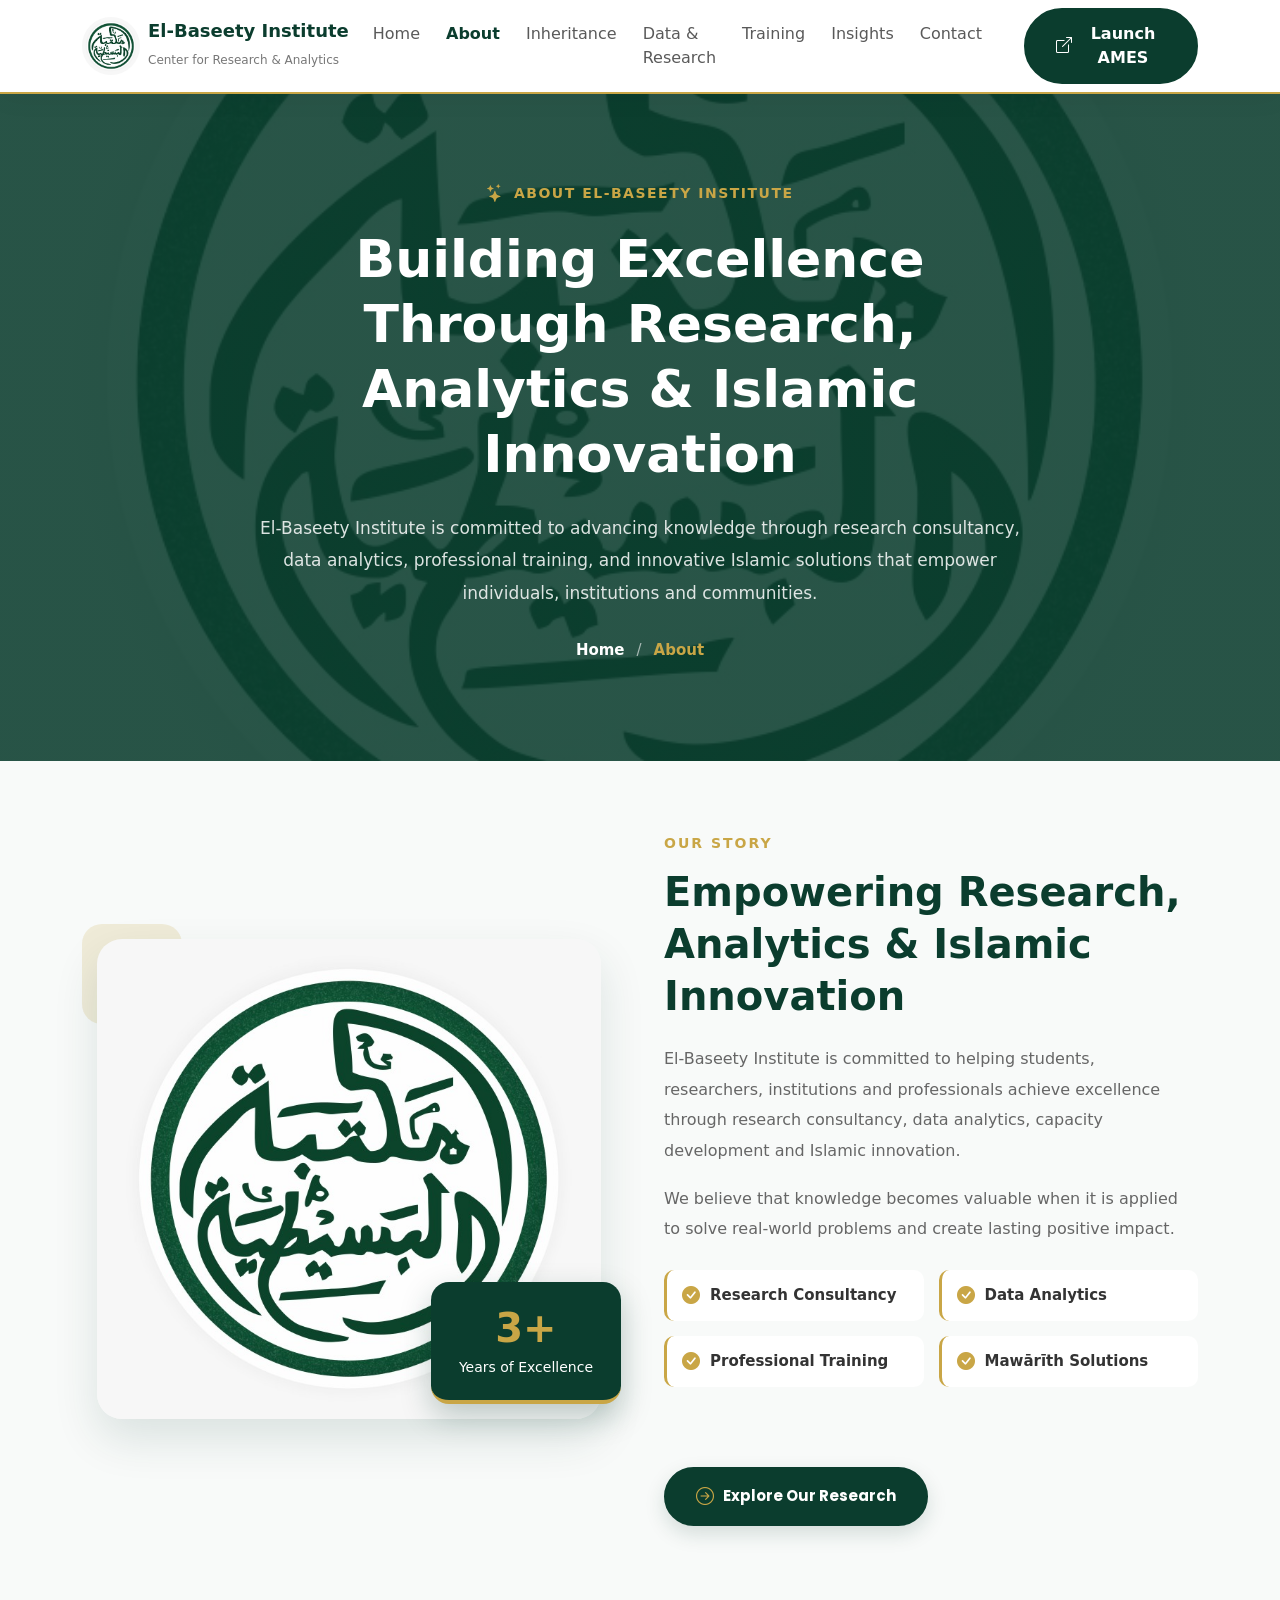
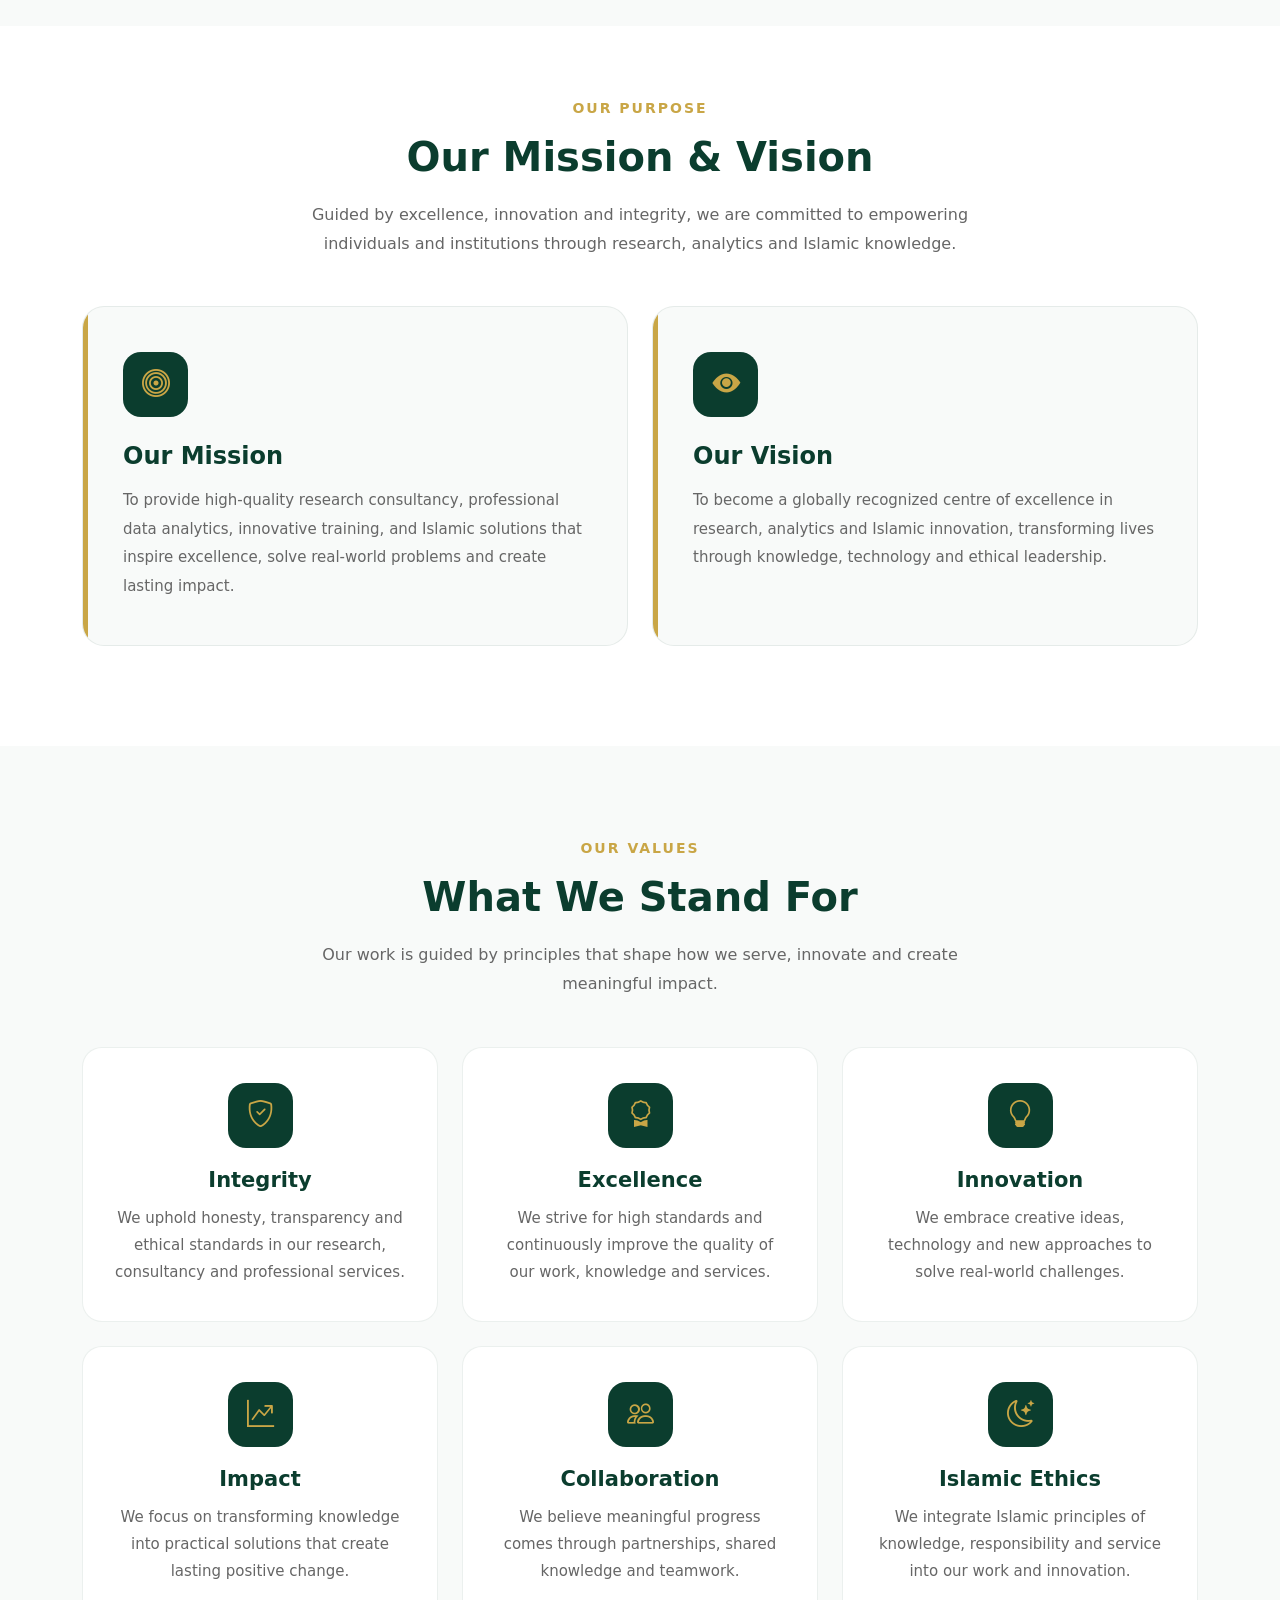
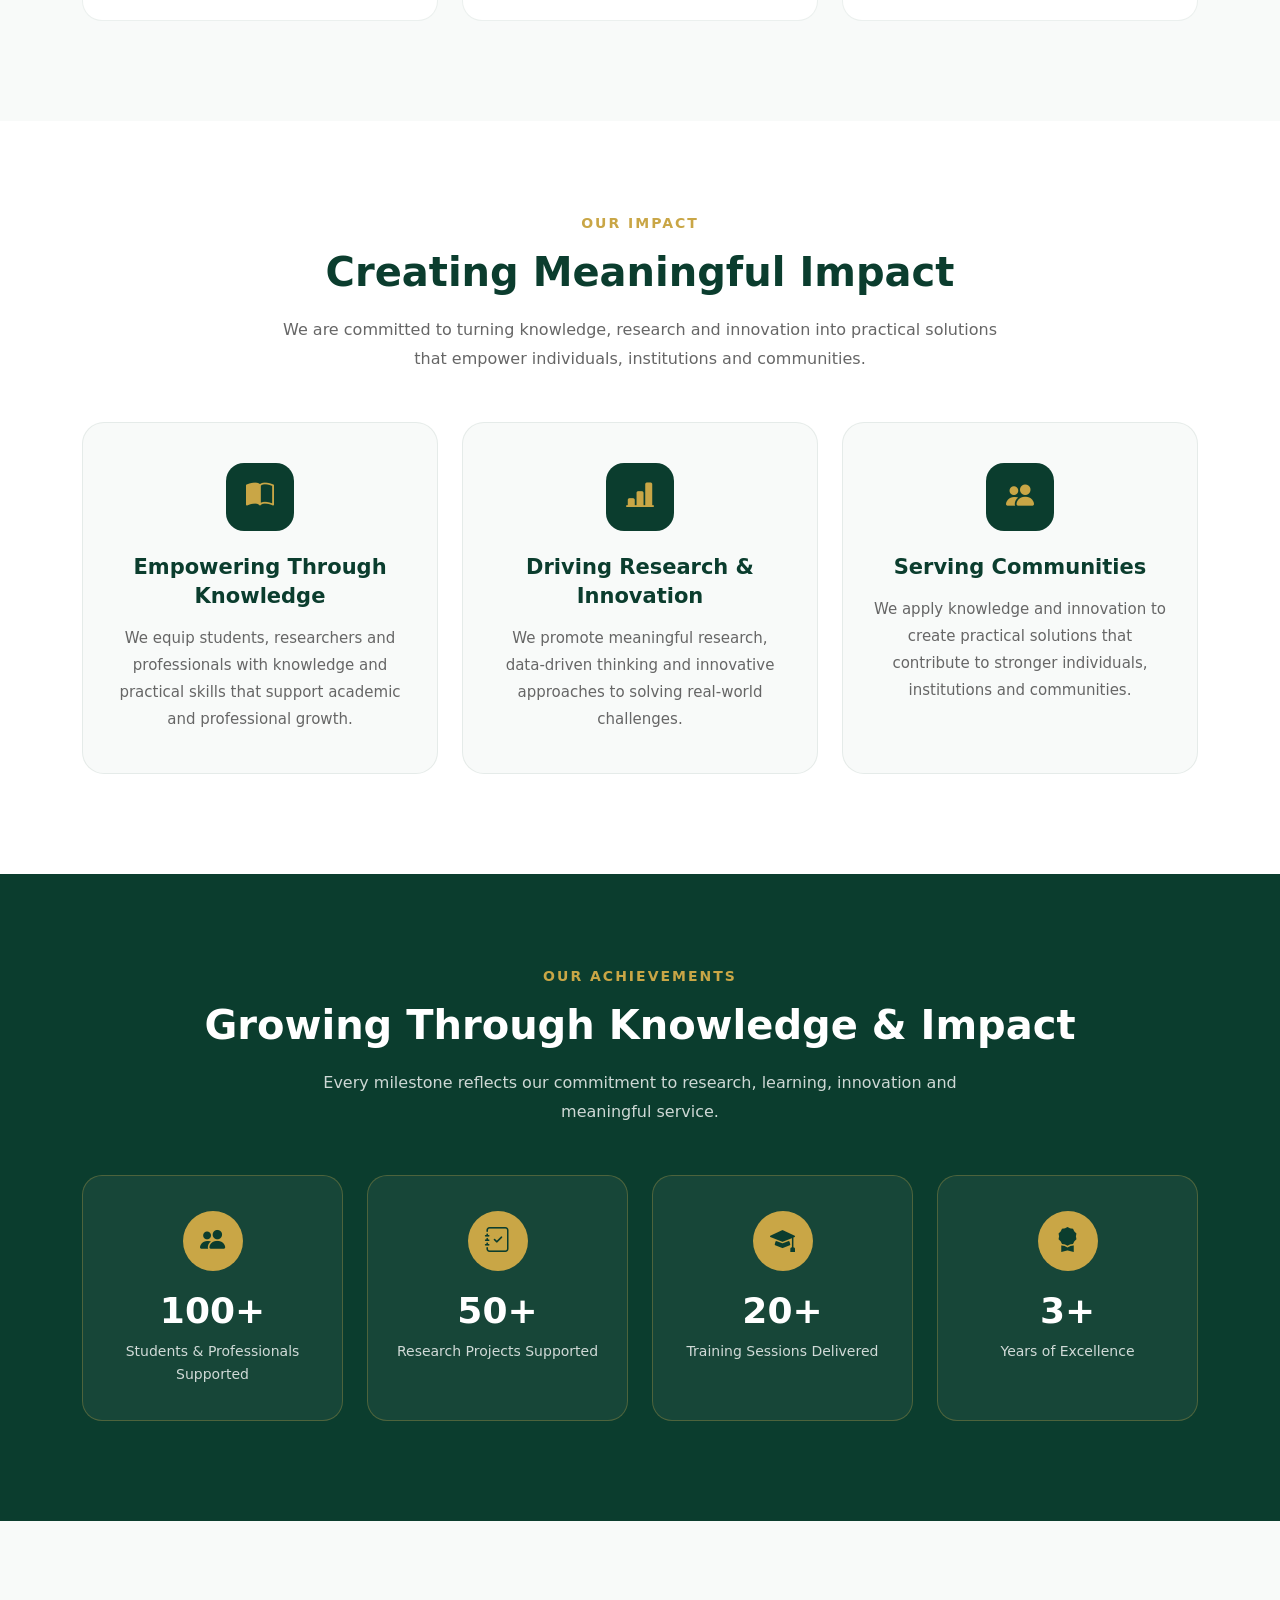
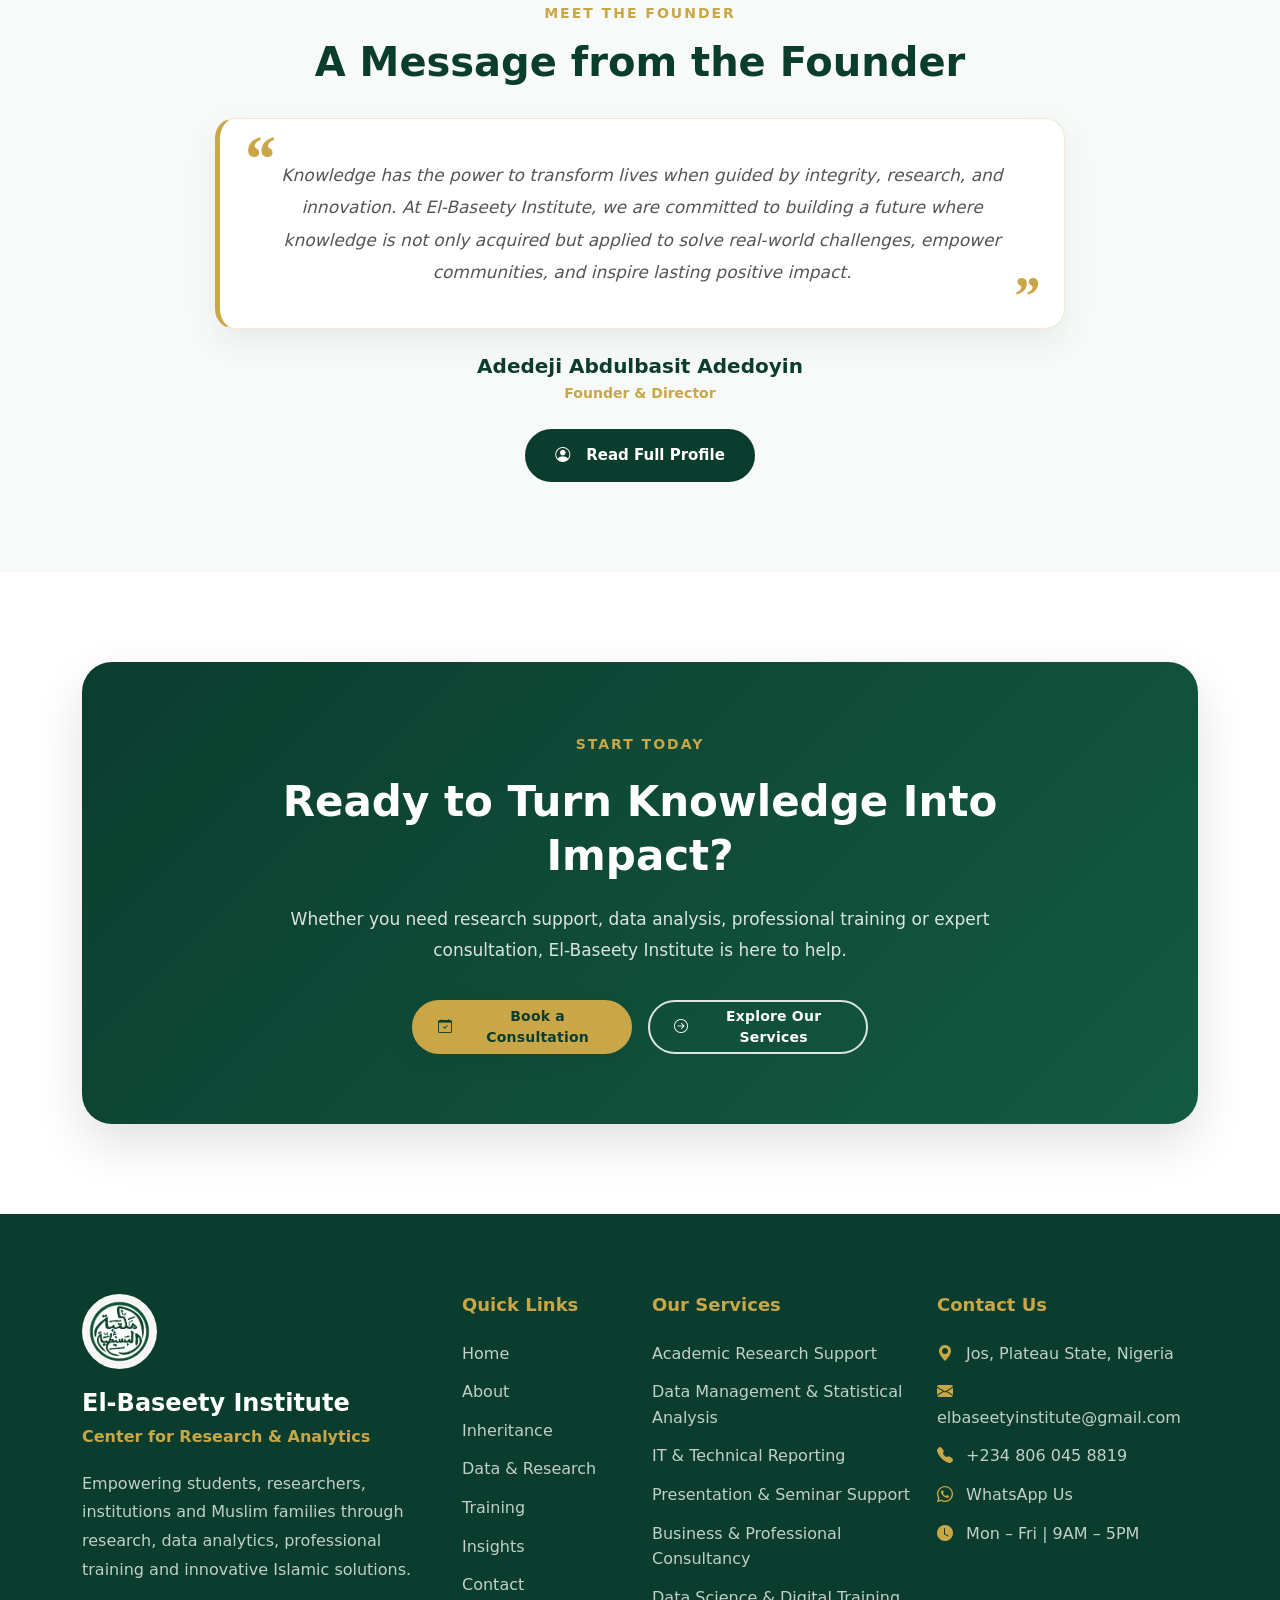
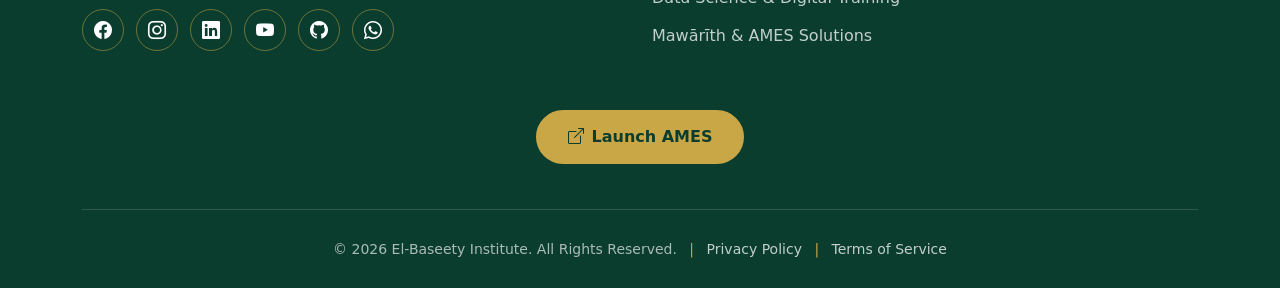
==== About.html @ 878f64c5 "Complete El-Baseety Institute website" ====
<!DOCTYPE html>
<html lang="en">

<head>

<meta charset="UTF-8">
<meta name="viewport" content="width=device-width, initial-scale=1.0">

<title>El-Baseety Institute | Center for Research & Analytics</title>

<!-- Bootstrap CSS -->
<link href="bootstrap-5.3.8-dist/css/bootstrap.min.css"
rel="stylesheet">

<!-- Bootstrap Icons -->
<link rel="stylesheet"
href="https://cdn.jsdelivr.net/npm/bootstrap-icons@1.11.3/font/bootstrap-icons.min.css">

<!-- Google Fonts -->
<link href="https://fonts.googleapis.com/css2?family=Poppins:wght@300;400;500;600;700;800&display=swap"
rel="stylesheet">

<!-- Custom CSS -->
<link rel="stylesheet" href="About.css">
<link rel="stylesheet" href="bootstrap-5.3.8-dist/css/bootstrap.min.css">

</head>

<body>
<!-- ================= NAVBAR ================= -->

<nav class="navbar navbar-expand-lg fixed-top custom-navbar">

<div class="container">

    <!-- Logo -->

    <a class="navbar-brand d-flex align-items-center" href="index.html">

        <img src="bootstrap-5.3.8-dist/WhatsApp Image 2026-04-06 at 10.52.43 PM.jpeg"
                alt="Logo"
                class="logo">

        <div class="ms-2">

            <h5 class="mb-0">
                El-Baseety Institute
            </h5>

            <small>
                Center for Research & Analytics
            </small>

        </div>

    </a>


    <!-- Mobile Button -->

    <button class="navbar-toggler"
            type="button"
            data-bs-toggle="collapse"
            data-bs-target="#navbarMenu">

        <span class="navbar-toggler-icon"></span>

    </button>


    <!-- Menu -->

    <div class="collapse navbar-collapse" id="navbarMenu">

        <ul class="navbar-nav ms-auto me-3">

<li class="nav-item">
    <a class="nav-link" href="index.html">Home</a>
</li>

<li class="nav-item">
    <a class="nav-link active" href="about.html">About</a>
</li>

<li class="nav-item">
    <a class="nav-link" href="inheritance.html">Inheritance</a>
</li>

<li class="nav-item">
    <a class="nav-link" href="Data_research.html">Data & Research</a>
</li>

<li class="nav-item">
    <a class="nav-link" href="Training.html">Training</a>
</li>

<li class="nav-item">
    <a class="nav-link" href="insight.html">Insights</a>
</li>

<li class="nav-item">
    <a class="nav-link" href="contact.html">Contact</a>
</li>

</ul>


        <!-- Launch AMES -->

        <a href="https://your-ames-link.com"
            target="_blank"
            class="btn btn-launch">

            <i class="bi bi-box-arrow-up-right me-2"></i>

            Launch AMES

        </a>

    </div>

</div>

</nav>
<section class="about-hero">

<div class="container">

    <div class="row justify-content-center">

        <div class="col-lg-9 text-center">

            <span class="hero-tag">
                <i class="bi bi-stars"></i>
                About El-Baseety Institute
            </span>

            <h1>
                Building Excellence Through
                Research, Analytics &
                Islamic Innovation
            </h1>

            <p>
                El-Baseety Institute is committed to advancing knowledge through
                research consultancy, data analytics, professional training,
                and innovative Islamic solutions that empower individuals,
                institutions and communities.
            </p>

            <div class="hero-breadcrumb">

                <a href="index.html">Home</a>

                <span>/</span>

                <span>About</span>

            </div>

        </div>

    </div>

</div>

</section>
<!--=========================================
OUR STORY
==========================================-->

<section class="our-story">

<div class="container">

<div class="row align-items-center g-5">

<!-- Left -->

<div class="col-lg-6">

    <div class="story-image">

        <img src="bootstrap-5.3.8-dist/WhatsApp Image 2026-04-06 at 10.52.43 PM.jpeg"
                class="img-fluid"
                alt="About El-Baseety Institute">

        <div class="experience-box">

            <h2>3+</h2>

            <p>Years of Excellence</p>

        </div>

    </div>

</div>

<!-- Right -->

<div class="col-lg-6">

    <span class="section-tag">

        OUR STORY

    </span>

    <h2 class="section-title">

        Empowering Research,
        Analytics &
        Islamic Innovation

    </h2>

    <p>

        El-Baseety Institute is committed to helping students,
        researchers, institutions and professionals achieve
        excellence through research consultancy, data analytics,
        capacity development and Islamic innovation.

    </p>

    <p>

        We believe that knowledge becomes valuable when it is
        applied to solve real-world problems and create lasting
        positive impact.

    </p>

    <div class="story-list">

        <div><i class="bi bi-check-circle-fill"></i> Research Consultancy</div>

        <div><i class="bi bi-check-circle-fill"></i> Data Analytics</div>

        <div><i class="bi bi-check-circle-fill"></i> Professional Training</div>

        <div><i class="bi bi-check-circle-fill"></i> Mawārīth Solutions</div>

    </div>

<a href="Data_research.html" class="about-btn">

<i class="bi bi-arrow-right-circle"></i>

<span>Explore Our Research</span>

</a>

</div>

</div>

</div>

</section>
<!--=========================================
MISSION & VISION
==========================================-->

<section class="mission-vision">

<div class="container">

<div class="text-center mb-5">

<span class="section-tag">
    OUR PURPOSE
</span>

<h2 class="section-title">

    Our Mission & Vision

</h2>

<p class="section-description">

    Guided by excellence, innovation and integrity, we are committed
    to empowering individuals and institutions through research,
    analytics and Islamic knowledge.

</p>

</div>

<div class="row g-4">

<!-- Mission -->

<div class="col-lg-6">

    <div class="purpose-card">

        <div class="purpose-icon">

            <i class="bi bi-bullseye"></i>

        </div>

        <h3>Our Mission</h3>

        <p>

            To provide high-quality research consultancy,
            professional data analytics, innovative training,
            and Islamic solutions that inspire excellence,
            solve real-world problems and create lasting impact.

        </p>

    </div>

</div>

<!-- Vision -->

<div class="col-lg-6">

    <div class="purpose-card">

        <div class="purpose-icon">

            <i class="bi bi-eye-fill"></i>

        </div>

        <h3>Our Vision</h3>

        <p>

            To become a globally recognized centre of excellence
            in research, analytics and Islamic innovation,
            transforming lives through knowledge, technology
            and ethical leadership.

        </p>

    </div>

</div>

</div>

</div>

</section>

<!--=========================================
    OUR VALUES
==========================================-->

<section class="our-values">

<div class="container">

    <div class="text-center mb-5">

        <span class="section-tag">
            OUR VALUES
        </span>

        <h2 class="section-title">
            What We Stand For
        </h2>

        <p class="section-description">
            Our work is guided by principles that shape how we
            serve, innovate and create meaningful impact.
        </p>

    </div>


    <div class="row g-4">

        <!-- Integrity -->

        <div class="col-lg-4 col-md-6">

            <div class="value-card">

                <div class="value-icon">
                    <i class="bi bi-shield-check"></i>
                </div>

                <h3>Integrity</h3>

                <p>
                    We uphold honesty, transparency and ethical
                    standards in our research, consultancy and
                    professional services.
                </p>

            </div>

        </div>


        <!-- Excellence -->

        <div class="col-lg-4 col-md-6">

            <div class="value-card">

                <div class="value-icon">
                    <i class="bi bi-award"></i>
                </div>

                <h3>Excellence</h3>

                <p>
                    We strive for high standards and continuously
                    improve the quality of our work, knowledge
                    and services.
                </p>

            </div>

        </div>


        <!-- Innovation -->

        <div class="col-lg-4 col-md-6">

            <div class="value-card">

                <div class="value-icon">
                    <i class="bi bi-lightbulb"></i>
                </div>

                <h3>Innovation</h3>

                <p>
                    We embrace creative ideas, technology and
                    new approaches to solve real-world challenges.
                </p>

            </div>

        </div>


        <!-- Impact -->

        <div class="col-lg-4 col-md-6">

            <div class="value-card">

                <div class="value-icon">
                    <i class="bi bi-graph-up-arrow"></i>
                </div>

                <h3>Impact</h3>

                <p>
                    We focus on transforming knowledge into
                    practical solutions that create lasting
                    positive change.
                </p>

            </div>

        </div>


        <!-- Collaboration -->

        <div class="col-lg-4 col-md-6">

            <div class="value-card">

                <div class="value-icon">
                    <i class="bi bi-people"></i>
                </div>

                <h3>Collaboration</h3>

                <p>
                    We believe meaningful progress comes through
                    partnerships, shared knowledge and teamwork.
                </p>

            </div>

        </div>


        <!-- Islamic Ethics -->

        <div class="col-lg-4 col-md-6">

            <div class="value-card">

                <div class="value-icon">
                    <i class="bi bi-moon-stars"></i>
                </div>

                <h3>Islamic Ethics</h3>

                <p>
                    We integrate Islamic principles of knowledge,
                    responsibility and service into our work
                    and innovation.
                </p>

            </div>

        </div>

    </div>

</div>

</section>
<!--=========================================
    OUR IMPACT
==========================================-->

<section class="our-impact">

<div class="container">

    <div class="text-center mb-5">

        <span class="section-tag">
            OUR IMPACT
        </span>

        <h2 class="section-title">
            Creating Meaningful Impact
        </h2>

        <p class="section-description">
            We are committed to turning knowledge, research and
            innovation into practical solutions that empower
            individuals, institutions and communities.
        </p>

    </div>


    <div class="row g-4">

        <!-- Knowledge -->

        <div class="col-lg-4 col-md-6">

            <div class="impact-card">

                <div class="impact-icon">
                    <i class="bi bi-book-half"></i>
                </div>

                <h3>
                    Empowering Through Knowledge
                </h3>

                <p>
                    We equip students, researchers and professionals
                    with knowledge and practical skills that support
                    academic and professional growth.
                </p>

            </div>

        </div>


        <!-- Research -->

        <div class="col-lg-4 col-md-6">

            <div class="impact-card">

                <div class="impact-icon">
                    <i class="bi bi-bar-chart-line-fill"></i>
                </div>

                <h3>
                    Driving Research & Innovation
                </h3>

                <p>
                    We promote meaningful research, data-driven
                    thinking and innovative approaches to solving
                    real-world challenges.
                </p>

            </div>

        </div>


        <!-- Community -->

        <div class="col-lg-4 col-md-6">

            <div class="impact-card">

                <div class="impact-icon">
                    <i class="bi bi-people-fill"></i>
                </div>

                <h3>
                    Serving Communities
                </h3>

                <p>
                    We apply knowledge and innovation to create
                    practical solutions that contribute to stronger
                    individuals, institutions and communities.
                </p>

            </div>

        </div>

    </div>

</div>

</section>
<!--=========================================
    ACHIEVEMENTS
==========================================-->

<section class="achievements">

<div class="container">

    <div class="text-center mb-5">

        <span class="section-tag">
            OUR ACHIEVEMENTS
        </span>

        <h2 class="section-title">
            Growing Through Knowledge & Impact
        </h2>

        <p class="section-description">
            Every milestone reflects our commitment to research,
            learning, innovation and meaningful service.
        </p>

    </div>


    <div class="row g-4 justify-content-center">

        <!-- Achievement 1 -->

        <div class="col-lg-3 col-md-6">

            <div class="achievement-item">

                <div class="achievement-icon">
                    <i class="bi bi-people-fill"></i>
                </div>

                <h3>100+</h3>

                <p>
                    Students & Professionals Supported
                </p>

            </div>

        </div>


        <!-- Achievement 2 -->

        <div class="col-lg-3 col-md-6">

            <div class="achievement-item">

                <div class="achievement-icon">
                    <i class="bi bi-journal-check"></i>
                </div>

                <h3>50+</h3>

                <p>
                    Research Projects Supported
                </p>

            </div>

        </div>


        <!-- Achievement 3 -->

        <div class="col-lg-3 col-md-6">

            <div class="achievement-item">

                <div class="achievement-icon">
                    <i class="bi bi-mortarboard-fill"></i>
                </div>

                <h3>20+</h3>

                <p>
                    Training Sessions Delivered
                </p>

            </div>

        </div>


        <!-- Achievement 4 -->

        <div class="col-lg-3 col-md-6">

            <div class="achievement-item">

                <div class="achievement-icon">
                    <i class="bi bi-award-fill"></i>
                </div>

                <h3>3+</h3>

                <p>
                    Years of Excellence
                </p>

            </div>

        </div>

    </div>

</div>

</section>
<!--=========================================
    MEET THE FOUNDER
==========================================-->

<section class="founder-message">

<div class="container">

    <div class="text-center">

        <span class="section-tag">

            MEET THE FOUNDER

        </span>

        <h2 class="section-title">

            A Message from the Founder

        </h2>

        <blockquote>

            Knowledge has the power to transform lives when guided by
            integrity, research, and innovation. At El-Baseety Institute,
            we are committed to building a future where knowledge is not
            only acquired but applied to solve real-world challenges,
            empower communities, and inspire lasting positive impact.

        </blockquote>

        <div class="founder-info">

            <h5>Adedeji Abdulbasit Adedoyin</h5>

            <p>Founder & Director</p>

        </div>

        <a href="https://dataustadh.netlify.app"
target="_blank"
class="btn btn-brand">

<i class="bi bi-person-circle me-2"></i>

Read Full Profile

</a>

    </div>

</div>

</section>


<!--=========================================
    FINAL CTA
==========================================-->

<section class="about-cta">

<div class="container">

    <div class="about-cta-wrapper">

        <span class="cta-tag">
            START TODAY
        </span>

        <h2>
            Ready to Turn Knowledge Into Impact?
        </h2>

        <p>
            Whether you need research support, data analysis,
            professional training or expert consultation,
            El-Baseety Institute is here to help.
        </p>

        <div class="cta-buttons">

            <a href="contact.html"
                class="btn cta-consult-btn">

                <i class="bi bi-calendar-check me-2"></i>

                Book a Consultation

            </a>

            <a href="Data_research.html"
                class="btn cta-research-btn">

                <i class="bi bi-arrow-right-circle me-2"></i>

                Explore Our Services

            </a>

        </div>

    </div>

</div>

</section>
<!--================ MODERN FOOTER ================-->

<footer class="footer">

<div class="container">

<div class="row gy-5">

    <!-- Brand -->

    <div class="col-lg-4">

        <img src="bootstrap-5.3.8-dist/WhatsApp Image 2026-04-06 at 10.52.43 PM.jpeg"
                alt="El-Baseety Institute"
                class="footer-logo">

        <h3>El-Baseety Institute</h3>

        <p class="footer-subtitle">
            Center for Research & Analytics
        </p>

        <p>
            Empowering students, researchers, institutions and
            Muslim families through research, data analytics,
            professional training and innovative Islamic solutions.
        </p>


        <!-- Social Icons -->

        <div class="social-icons mt-4">

            <a href="https://www.facebook.com/elbaseetyinstitute" aria-label="Facebook">
                <i class="bi bi-facebook"></i>
            </a>

            <a href="https://www.instagram.com/elbaseetyinstitute" aria-label="Instagram">
                <i class="bi bi-instagram"></i>
            </a>

            <a href="https://www.linkedin.com/company/elbaseetyinstitute" aria-label="LinkedIn">
                <i class="bi bi-linkedin"></i>
            </a>

            <a href="https://www.youtube.com/channel/elbaseetyinstitute" aria-label="YouTube">
                <i class="bi bi-youtube"></i>
            </a>

            <a href="https://github.com/ElBaseety-Institute"
                target="_blank"
                aria-label="GitHub">
                <i class="bi bi-github"></i>
            </a>

            <a href="https://wa.me/2348060458819"
                target="_blank"
                aria-label="WhatsApp">
                <i class="bi bi-whatsapp"></i>
            </a>

        </div>

    </div>


    <!-- Quick Links -->

    <div class="col-lg-2 col-md-6">

        <h5>Quick Links</h5>

        <ul class="footer-links">

            <li>
                <a href="index.html">Home</a>
            </li>

            <li>
                <a href="about.html">About</a>
            </li>

            <li>
                <a href="inheritance.html">Inheritance</a>
            </li>

            <li>
                <a href="Data_research.html">Data & Research</a>
            </li>

            <li>
                <a href="Training.html">Training</a>
            </li>

            <li>
                <a href="insight.html">Insights</a>
            </li>

            <li>
                <a href="contact.html">Contact</a>
            </li>

        </ul>

    </div>


    <!-- Our Services -->

    <div class="col-lg-3 col-md-6">

        <h5>Our Services</h5>

        <ul class="footer-links">

            <li>
                <a href="Data_research.html">
                    Academic Research Support
                </a>
            </li>

            <li>
                <a href="Data_research.html">
                    Data Management & Statistical Analysis
                </a>
            </li>

            <li>
                <a href="Data_research.html">
                    IT & Technical Reporting
                </a>
            </li>

            <li>
                <a href="Training.html">
                    Presentation & Seminar Support
                </a>
            </li>

            <li>
                <a href="Training.html">
                    Business & Professional Consultancy
                </a>
            </li>

            <li>
                <a href="Training.html">
                    Data Science & Digital Training
                </a>
            </li>

            <li>
                <a href="inheritance.html">
                    Mawārīth & AMES Solutions
                </a>
            </li>

        </ul>

    </div>


    <!-- Contact -->

    <div class="col-lg-3">

        <h5>Contact Us</h5>

        <ul class="footer-links">

            <li>

                <i class="bi bi-geo-alt-fill me-2"></i>

                Jos, Plateau State, Nigeria

            </li>


            <li>

                <i class="bi bi-envelope-fill me-2"></i>

                <a href="mailto:elbaseetyinstitute@gmail.com">

                    elbaseetyinstitute@gmail.com

                </a>

            </li>


            <li>

                <i class="bi bi-telephone-fill me-2"></i>

                <a href="tel:+2348060458819">

                    +234 806 045 8819

                </a>

            </li>


            <li>

                <i class="bi bi-whatsapp me-2"></i>

                <a href="https://wa.me/2348060458819"
                    target="_blank">

                    WhatsApp Us

                </a>

            </li>


            <li>

                <i class="bi bi-clock-fill me-2"></i>

                Mon – Fri | 9AM – 5PM

            </li>

        </ul>

    </div>

</div>


<!-- Launch AMES Button -->

<div class="text-center mt-5">

    <a href="https://your-ames-link.com"
        target="_blank"
        class="btn btn-launch">

        <i class="bi bi-box-arrow-up-right me-2"></i>

        Launch AMES

    </a>

</div>


<!-- Footer Bottom -->

<div class="footer-bottom">

    <p>

        © 2026 El-Baseety Institute. All Rights Reserved.

        <span>|</span>

        <a href="#">
            Privacy Policy
        </a>

        <span>|</span>

        <a href="#">
            Terms of Service
        </a>

    </p>

</div>

</div>

</footer>


<!-- Bootstrap JS -->
<script src="src.js"></script>

</body>

</html>
<script src="bootstrap-5.3.8-dist/js/bootstrap.bundle.min.js"></script>
---- About.css ----
body{

    font-family: 'Poppins', sans-serif;

    overflow-x:hidden;

    background:#ffffff;

}

/* Navbar */
.custom-navbar  {

background:#fff;

padding:18px 0;

box-shadow:0 4px 25px rgba(0,0,0,.05);

transition:all .4s ease;

z-index:1000;

border-bottom: 2px solid #C9A646;
}

.custom-navbar.scrolled {
    background:#fff;

    box-shadow:0 6px 25px rgba(0,0,0,.08);

    border-bottom:2px solid #C9A646;
}


/* Logo */

.logo{

    width:58px;

    height:58px;

    object-fit:cover;

    border-radius:50%;

}

.navbar-brand h5{

    font-size:18px;

    font-weight:700;

    color:#0B3D2E;

    margin:0;

}

.navbar-brand small{

    font-size:12px;

    color:#777;

}

.nav-link {
    position: relative;
}

.nav-link.active {
    color: #0B3D2E !important;
    font-weight: 700;
}

.nav-link.active::after {
    position: absolute;
    left: 0;
    bottom: 0;
    width: 100%;
    height: 3px;
    background: #C9A646;
    border-radius: 10px;
}
.navbar-nav {
    gap: 10px;
}
@media (max-width: 991px){

    .navbar .navbar-collapse{

        text-align:center;

    }


    .navbar .navbar-nav{

        width:100%;

        align-items:center;

        justify-content:center;

        text-align:center;

    }


    .navbar .navbar-nav .nav-item{

        width:100%;

        text-align:center;

    }


    .navbar .navbar-nav .nav-link{

        display:block;

        text-align:center;

    }

}

/*=============================
    NAVBAR LAUNCH BUTTON
=============================*/

.custom-navbar .btn-launch{

background:#0B3D2E;

color:#fff !important;

padding:12px 30px;

border-radius:50px;

border:2px solid #0B3D2E;

font-weight:600;

transition:all .35s ease;

display:inline-flex;

align-items:center;

text-decoration:none;

margin-left: 18px;

}

.custom-navbar .btn-launch:hover{

background:#C9A646;

border-color:#C9A646;

color:#0B3D2E !important;

transform:translateY(-3px);

}

.custom-navbar.scrolled{

    background:#fff;

    box-shadow:0 6px 25px rgba(0,0,0,.08);
}

.brand-text h4{
    font-size:18px;
}

.brand-text span{
    font-size:11px;
}

.logo-img{
    width:50px;
    height:50px;
}
/*=========================================
        ABOUT HERO
==========================================*/

.about-hero{

    padding:180px 0 100px;

    background:
        linear-gradient(
            rgba(11,61,46,.88),
            rgba(11,61,46,.88)
        ),
        url("bootstrap-5.3.8-dist/WhatsApp Image 2026-04-06 at 10.52.43 PM.jpeg");

    background-size:cover;

    background-position:center;

    background-repeat:no-repeat;

    color:#fff;

    position:relative;

    overflow:hidden;

}


/*=========================================
        HERO TAG
==========================================*/

.about-hero .hero-tag{

    display:inline-flex;

    align-items:center;

    gap:8px;

    color:#C9A646;

    font-size:14px;

    font-weight:700;

    letter-spacing:1.5px;

    text-transform:uppercase;

    margin-bottom:20px;

}


.about-hero .hero-tag i{

    font-size:18px;

}


/*=========================================
        HERO HEADING
==========================================*/

.about-hero h1{

    color:#fff;

    font-size:52px;

    font-weight:800;

    line-height:1.25;

    max-width:900px;

    margin:0 auto 25px;

}


/*=========================================
        HERO DESCRIPTION
==========================================*/

.about-hero p{

    max-width:780px;

    margin:0 auto;

    color:rgba(255,255,255,.85);

    font-size:17px;

    line-height:1.9;

}


/*=========================================
        BREADCRUMB
==========================================*/

.hero-breadcrumb{

    margin-top:30px;

    display:flex;

    justify-content:center;

    align-items:center;

    gap:12px;

    font-size:15px;

}


.hero-breadcrumb a{

    color:#fff;

    font-weight:600;

    text-decoration:none;

    transition:.3s ease;

}


.hero-breadcrumb a:hover{

    color:#C9A646;

}


.hero-breadcrumb span{

    color:rgba(255,255,255,.6);

}


.hero-breadcrumb span:last-child{

    color:#C9A646;

    font-weight:600;

}


/*=========================================
        MOBILE
==========================================*/

@media(max-width:991px){

    .about-hero{

        padding:160px 0 80px;

    }

    .about-hero h1{

        font-size:42px;

    }

}


@media(max-width:768px){

    .about-hero{

        padding:140px 20px 70px;

    }

    .about-hero h1{

        font-size:34px;

    }

    .about-hero p{

        font-size:15px;

        line-height:1.8;

    }

    .hero-breadcrumb{

        margin-top:25px;

    }

}/*==================================
    OUR STORY
===================================*/

.our-story{

    padding:70px 0 100px;

    background:#F8FAF9;

}


/*==================================
    STORY IMAGE
===================================*/

.story-image{

    position:relative;

    padding:15px;

}


.story-image::before{

    content:"";

    position:absolute;

    width:100px;

    height:100px;

    background:#C9A646;

    top:0;

    left:0;

    border-radius:20px;

    opacity:.18;

}


.story-image img{

    position:relative;

    z-index:1;

    width:100%;

    height:480px;

    object-fit:cover;

    border-radius:25px;

    box-shadow:0 20px 45px rgba(11,61,46,.12);

}


/*==================================
    EXPERIENCE BOX
===================================*/

.experience-box{

    position:absolute;

    z-index:2;

    right:-5px;

    bottom:30px;

    background:#0B3D2E;

    color:#fff;

    padding:22px 28px;

    border-radius:18px;

    text-align:center;

    min-width:180px;

    box-shadow:0 12px 30px rgba(11,61,46,.25);

    border-bottom:4px solid #C9A646;

}


.experience-box h2{

    font-size:40px;

    margin:0;

    font-weight:800;

    color:#C9A646;

}


.experience-box p{

    margin:5px 0 0;

    color:#fff;

    font-size:14px;

}


/*==================================
    STORY CONTENT
===================================*/

.our-story .section-tag{

    display:inline-block;

    color:#C9A646;

    font-size:14px;

    font-weight:700;

    letter-spacing:2px;

    margin-bottom:12px;

}


.our-story .section-title{

    color:#0B3D2E;

    font-size:40px;

    font-weight:800;

    line-height:1.3;

    margin-bottom:22px;

}


.our-story .col-lg-6 > p{

    color:#666;

    font-size:16px;

    line-height:1.9;

    margin-bottom:18px;

}


/*==================================
    STORY LIST
===================================*/

.story-list{

    margin-top:25px;

    display:grid;

    grid-template-columns:1fr 1fr;

    gap:15px;

}


.story-list div{

    display:flex;

    align-items:center;

    gap:10px;

    font-size:15px;

    font-weight:600;

    color:#333;

    padding:12px 15px;

    background:#fff;

    border-radius:10px;

    border-left:3px solid #C9A646;

}


.story-list i{

    color:#C9A646;

    font-size:18px;

}


/*==================================
    EXPLORE OUR RESEARCH BUTTON
===================================*/

.our-story a.about-btn{

    display:inline-flex !important;

    align-items:center;

    justify-content:center;

    gap:9px;

    margin-top:80px !important;

    padding:14px 30px !important;

    background:#0B3D2E !important;

    color:#fff !important;

    border:2px solid #0B3D2E !important;

    border-radius:50px !important;

    font-family:'Poppins', sans-serif;

    font-size:15px !important;

    font-weight:700 !important;

    line-height:1.5;

    text-decoration:none !important;

    box-shadow:0 8px 20px rgba(11,61,46,.15);

    transition:all .35s ease !important;

}


.our-story a.about-btn i{

    color:#C9A646 !important;

    font-size:18px;

    transition:all .35s ease;

}


.our-story a.about-btn:hover{

    background:#C9A646 !important;

    border-color:#C9A646 !important;

    color:#0B3D2E !important;

    transform:translateY(-4px);

    box-shadow:0 12px 28px rgba(201,166,70,.28);

}


.our-story a.about-btn:hover i{

    color:#0B3D2E !important;

    transform:translateX(4px);

}


/*==================================
    MOBILE
===================================*/

@media(max-width:991px){

    .our-story{

        padding:60px 0 80px;

    }

    .story-image{

        padding:10px;

        margin-bottom:30px;

    }

    .story-image img{

        height:420px;

    }

    .experience-box{

        position:absolute;

        right:10px;

        bottom:20px;

    }

}


/*=========================================
        OUR STORY - RESEARCH BUTTON
==========================================*/

@media(max-width:768px){

    .about-story .btn-research{

        width:280px !important;

        max-width:280px !important;

        min-width:280px !important;

        height:52px;

        padding:12px 18px;

        margin:15px auto 0 !important;

        display:flex !important;

        align-items:center;

        justify-content:center;

        text-align:center;

        box-sizing:border-box;

    }

}
/*=========================================
        MISSION & VISION
==========================================*/

.mission-vision{

    padding:70px 0 100px;

    background:#fff;

}


/*=========================================
        SECTION INTRO
==========================================*/

.mission-vision .section-tag{

    display:inline-block;

    color:#C9A646;

    font-size:14px;

    font-weight:700;

    letter-spacing:2px;

    margin-bottom:12px;

}


.mission-vision .section-title{

    color:#0B3D2E;

    font-size:40px;

    font-weight:800;

    line-height:1.3;

    margin-bottom:18px;

}


.section-description{

    max-width:720px;

    margin:0 auto;

    color:#666;

    font-size:16px;

    line-height:1.8;

}


/*=========================================
        PURPOSE CARDS
==========================================*/

.purpose-card{

    height:100%;

    padding:45px 40px;

    background:#F8FAF9;

    border:1px solid rgba(11,61,46,.08);

    border-radius:22px;

    position:relative;

    overflow:hidden;

    transition:all .35s ease;

}


.purpose-card::before{

    content:"";

    position:absolute;

    top:0;

    left:0;

    width:5px;

    height:100%;

    background:#C9A646;

}


.purpose-card:hover{

    transform:translateY(-7px);

    border-color:rgba(201,166,70,.4);

    box-shadow:0 18px 40px rgba(11,61,46,.10);

}


/*=========================================
        PURPOSE ICON
==========================================*/

.purpose-icon{

    width:65px;

    height:65px;

    display:flex;

    align-items:center;

    justify-content:center;

    background:#0B3D2E;

    color:#C9A646;

    border-radius:18px;

    margin-bottom:25px;

}


.purpose-icon i{

    font-size:28px;

}


/*=========================================
        CARD CONTENT
==========================================*/

.purpose-card h3{

    color:#0B3D2E;

    font-size:24px;

    font-weight:700;

    margin-bottom:15px;

}


.purpose-card p{

    color:#666;

    font-size:15px;

    line-height:1.9;

    margin:0;

}


/*=========================================
        MOBILE
==========================================*/

@media(max-width:768px){

    .mission-vision{

        padding:65px 0 75px;

    }

    .mission-vision .section-title{

        font-size:32px;

    }

    .purpose-card{

        padding:35px 25px;

    }

}

/*==================================
    CORE VALUES
===================================*/

.core-values{

padding:100px 0;

background:#ffffff;

}

.value-card{

background:#fff;

border-radius:20px;

padding:40px 30px;

text-align:center;

height:100%;

transition:.4s;

border:1px solid #e9ecef;

}

.value-card:hover{

transform:translateY(-10px);

box-shadow:0 20px 45px rgba(0,0,0,.08);

border-color:#C9A646;

}

.value-icon{

width:75px;

height:75px;

margin:0 auto 25px;

background:#0B3D2E;

color:#fff;

border-radius:50%;

display:flex;

justify-content:center;

align-items:center;

font-size:30px;

transition:.4s;

}

.value-card:hover .value-icon{

background:#C9A646;

color:#0B3D2E;

}

.value-card h4{

color:#0B3D2E;

margin-bottom:15px;

font-weight:700;

}

.value-card p{

color:#6B7280;

line-height:1.8;

margin:0;

}

/*=========================================
        OUR VALUES
==========================================*/

.our-values{

    padding:90px 0 100px;

    background:#F8FAF9;

}


/*=========================================
        SECTION INTRO
==========================================*/

.our-values .section-tag{

    display:inline-block;

    color:#C9A646;

    font-size:14px;

    font-weight:700;

    letter-spacing:2px;

    margin-bottom:12px;

}


.our-values .section-title{

    color:#0B3D2E;

    font-size:40px;

    font-weight:800;

    line-height:1.3;

    margin-bottom:18px;

}


.our-values .section-description{

    max-width:700px;

    margin:0 auto;

    color:#666;

    font-size:16px;

    line-height:1.8;

}


/*=========================================
        VALUE CARD
==========================================*/

.value-card{

    height:100%;

    padding:35px 30px;

    background:#fff;

    border:1px solid rgba(11,61,46,.08);

    border-radius:20px;

    text-align:center;

    position:relative;

    transition:all .35s ease;

}


.value-card::after{

    content:"";

    position:absolute;

    bottom:0;

    left:50%;

    transform:translateX(-50%);

    width:0;

    height:3px;

    background:#C9A646;

    transition:.35s ease;

}


.value-card:hover{

    transform:translateY(-7px);

    box-shadow:0 18px 40px rgba(11,61,46,.10);

}


.value-card:hover::after{

    width:70px;

}


/*=========================================
        VALUE ICON
==========================================*/

.value-icon{

    width:65px;

    height:65px;

    margin:0 auto 20px;

    display:flex;

    align-items:center;

    justify-content:center;

    background:#0B3D2E;

    color:#C9A646;

    border-radius:18px;

}


.value-icon i{

    font-size:27px;

}


/*=========================================
        VALUE CONTENT
==========================================*/

.value-card h3{

    color:#0B3D2E;

    font-size:21px;

    font-weight:700;

    margin-bottom:12px;

}


.value-card p{

    color:#666;

    font-size:15px;

    line-height:1.8;

    margin:0;

}


/*=========================================
        MOBILE
==========================================*/

@media(max-width:768px){

    .our-values{

        padding:65px 0 75px;

    }


    .our-values .section-title{

        font-size:32px;

    }


    .value-card{

        padding:30px 25px;

    }

}
/*=========================================
        OUR IMPACT
==========================================*/

.our-impact{

    padding:90px 0 100px;

    background:#fff;

}


/*=========================================
        SECTION INTRO
==========================================*/

.our-impact .section-tag{

    display:inline-block;

    color:#C9A646;

    font-size:14px;

    font-weight:700;

    letter-spacing:2px;

    margin-bottom:12px;

}


.our-impact .section-title{

    color:#0B3D2E;

    font-size:40px;

    font-weight:800;

    line-height:1.3;

    margin-bottom:18px;

}


.our-impact .section-description{

    max-width:720px;

    margin:0 auto;

    color:#666;

    font-size:16px;

    line-height:1.8;

}


/*=========================================
        IMPACT CARD
==========================================*/

.impact-card{

    height:100%;

    padding:40px 30px;

    background:#F8FAF9;

    border-radius:22px;

    border:1px solid rgba(11,61,46,.08);

    text-align:center;

    transition:all .35s ease;

}


.impact-card:hover{

    transform:translateY(-7px);

    background:#fff;

    box-shadow:0 18px 40px rgba(11,61,46,.10);

    border-color:rgba(201,166,70,.35);

}


/*=========================================
        IMPACT ICON
==========================================*/

.impact-icon{

    width:68px;

    height:68px;

    margin:0 auto 22px;

    display:flex;

    align-items:center;

    justify-content:center;

    background:#0B3D2E;

    color:#C9A646;

    border-radius:18px;

}


.impact-icon i{

    font-size:28px;

}


/*=========================================
        IMPACT CONTENT
==========================================*/

.impact-card h3{

    color:#0B3D2E;

    font-size:21px;

    font-weight:700;

    line-height:1.4;

    margin-bottom:14px;

}


.impact-card p{

    color:#666;

    font-size:15px;

    line-height:1.8;

    margin:0;

}


/*=========================================
        MOBILE
==========================================*/

@media(max-width:768px){

    .our-impact{

        padding:65px 0 75px;

    }


    .our-impact .section-title{

        font-size:32px;

    }


    .impact-card{

        padding:35px 25px;

    }

}
/*=========================================
        ACHIEVEMENTS
==========================================*/

.achievements{

    padding:90px 0 100px;

    background:#0B3D2E;

}


/*=========================================
        SECTION INTRO
==========================================*/

.achievements .section-tag{

    display:inline-block;

    color:#C9A646;

    font-size:14px;

    font-weight:700;

    letter-spacing:2px;

    margin-bottom:12px;

}


.achievements .section-title{

    color:#fff;

    font-size:40px;

    font-weight:800;

    line-height:1.3;

    margin-bottom:18px;

}


.achievements .section-description{

    max-width:700px;

    margin:0 auto;

    color:rgba(255,255,255,.8);

    font-size:16px;

    line-height:1.8;

}


/*=========================================
        ACHIEVEMENT ITEM
==========================================*/

.achievement-item{

    height:100%;

    padding:35px 20px;

    text-align:center;

    border:1px solid rgba(201,166,70,.3);

    border-radius:20px;

    background:rgba(255,255,255,.05);

    transition:all .35s ease;

}


.achievement-item:hover{

    transform:translateY(-7px);

    background:rgba(255,255,255,.08);

    border-color:#C9A646;

}


/*=========================================
        ICON
==========================================*/

.achievement-icon{

    width:60px;

    height:60px;

    margin:0 auto 18px;

    display:flex;

    align-items:center;

    justify-content:center;

    background:#C9A646;

    color:#0B3D2E;

    border-radius:50%;

}


.achievement-icon i{

    font-size:25px;

}


/*=========================================
        NUMBER
==========================================*/

.achievement-item h3{

    color:#fff;

    font-size:36px;

    font-weight:800;

    margin-bottom:8px;

}


/*=========================================
        DESCRIPTION
==========================================*/

.achievement-item p{

    color:rgba(255,255,255,.8);

    font-size:14px;

    line-height:1.6;

    margin:0;

}


/*=========================================
        MOBILE
==========================================*/

@media(max-width:768px){

    .achievements{

        padding:65px 0 75px;

    }

    .achievements .section-title{

        font-size:32px;

    }

}
/*=========================================
        MEET THE FOUNDER
==========================================*/

.founder-message{

    padding:80px 0 90px;

    background:#F8FAF9;

    text-align:center;

}


/*=========================================
        SECTION TAG
==========================================*/

.founder-message .section-tag{

    display:inline-block;

    color:#C9A646;

    font-size:14px;

    font-weight:700;

    letter-spacing:2px;

    margin-bottom:12px;

}


/*=========================================
        SECTION TITLE
==========================================*/

.founder-message .section-title{

    color:#0B3D2E;

    font-size:40px;

    font-weight:800;

    line-height:1.3;

    margin-bottom:30px;

}


/*=========================================
        FOUNDER QUOTE
==========================================*/

.founder-message blockquote{

    max-width:850px;

    margin:0 auto;

    padding:40px 50px;

    background:#fff;

    border:1px solid rgba(201,166,70,.25);

    border-left:5px solid #C9A646;

    border-radius:20px;

    color:#555;

    font-size:17px;

    font-style:italic;

    line-height:1.9;

    text-align:center;

    position:relative;

    box-shadow:0 12px 30px rgba(11,61,46,.08);

}


/* Gold opening quotation mark */

.founder-message blockquote::before{

    content:"“";

    position:absolute;

    top:8px;

    left:22px;

    color:#C9A646;

    font-family:Georgia, serif;

    font-size:65px;

    font-weight:700;

    line-height:1;

}


/* Gold closing quotation mark */

.founder-message blockquote::after{

    content:"”";

    position:absolute;

    right:25px;

    bottom:5px;

    color:#C9A646;

    font-family:Georgia, serif;

    font-size:55px;

    font-weight:700;

    line-height:1;

}

/*=========================================
        FOUNDER INFO
==========================================*/

.founder-info{

    margin-top:25px;

}


.founder-info h5{

    color:#0B3D2E;

    font-size:20px;

    font-weight:700;

    margin-bottom:5px;

}


.founder-info p{

    color:#C9A646;

    font-size:14px;

    font-weight:600;

    margin:0;

}


/*=========================================
        PORTFOLIO BUTTON
==========================================*/

.founder-message .btn-brand{

    display:inline-flex;

    align-items:center;

    justify-content:center;

    gap:8px;

    margin-top:25px;

    padding:13px 28px;

    background:#0B3D2E !important;

    color:#fff !important;

    border:2px solid #0B3D2E !important;

    border-radius:50px;

    font-size:15px;

    font-weight:700;

    text-decoration:none;

    transition:all .35s ease;

}


.founder-message .btn-brand:hover{

    background:#C9A646 !important;

    border-color:#C9A646 !important;

    color:#0B3D2E !important;

    transform:translateY(-3px);

    box-shadow:0 10px 25px rgba(201,166,70,.25);

}


/*=========================================
        MOBILE
==========================================*/

@media(max-width:768px){

    .founder-message{

        padding:60px 0 70px;

    }


    .founder-message .section-title{

        font-size:32px;

    }


    .founder-message blockquote{

        padding:35px 25px;

        font-size:15px;

        line-height:1.8;

    }


    .founder-message blockquote::before{

        left:10px;

        font-size:50px;

    }


    .founder-message blockquote::after{

        font-size:42px;

    }

}

/*=========================================
        ABOUT CTA
==========================================*/

.about-cta{

    padding:90px 0;

    background:#fff;

}


.about-cta-wrapper{

    padding:70px 50px;

    background:linear-gradient(
        135deg,
        #0B3D2E,
        #145A43
    );

    border-radius:30px;

    text-align:center;

    color:#fff;

    box-shadow:0 20px 50px rgba(0,0,0,.12);

}


/*=========================================
        CTA TAG
==========================================*/

.cta-tag{

    display:inline-block;

    color:#C9A646;

    font-size:14px;

    font-weight:700;

    letter-spacing:2px;

    margin-bottom:10px;

}


/*=========================================
        CTA HEADING
==========================================*/

.about-cta-wrapper h2{

    max-width:750px;

    margin:10px auto 20px;

    font-size:42px;

    font-weight:800;

    line-height:1.3;

}


.about-cta-wrapper p{

    max-width:700px;

    margin:0 auto;

    color:rgba(255,255,255,.85);

    font-size:17px;

    line-height:1.8;

}


/*=========================================
        CTA BUTTONS
==========================================*/

.about-cta .cta-buttons{

    margin-top:35px;

    display:flex;

    justify-content:center;

    align-items:center;

    gap:18px;

    flex-wrap:wrap;

}


/*=========================================
        BOOK CONSULTATION
==========================================*/

.about-cta .cta-consult-btn{

    width:210px;

    min-height:52px;

    padding:13px 20px;

    display:inline-flex;

    align-items:center;

    justify-content:center;

    gap:8px;

    background:#C9A646 !important;

    color:#0B3D2E !important;

    border:2px solid #C9A646 !important;

    border-radius:50px;

    font-weight:700;

    text-decoration:none;

    transition:all .3s ease;

}


.about-cta .cta-consult-btn:hover{

    background:#fff !important;

    border-color:#fff !important;

    color:#0B3D2E !important;

    transform:translateY(-3px);

}


/*=========================================
        DESKTOP CTA BUTTONS
==========================================*/

.about-cta .cta-buttons{

    margin-top:35px;

    display:flex;

    justify-content:center;

    align-items:center;

    gap:16px;

    flex-wrap:wrap;

}


/*=========================================
        BOOK CONSULTATION
==========================================*/

.about-cta .cta-consult-btn{

    width:220px;

    height:54px;

    padding:0 24px;

    display:inline-flex;

    align-items:center;

    justify-content:center;

    gap:9px;

    background:#C9A646 !important;

    color:#0B3D2E !important;

    border:2px solid #C9A646 !important;

    border-radius:50px;

    font-size:14px;

    font-weight:700;

    letter-spacing:.2px;

    text-decoration:none;

    box-shadow:0 8px 20px rgba(11,61,46,.12);

    transition:all .35s ease;

}


.about-cta .cta-consult-btn:hover{

    background:#fff !important;

    border-color:#fff !important;

    color:#0B3D2E !important;

    transform:translateY(-4px);

    box-shadow:0 12px 25px rgba(0,0,0,.15);

}


/*=========================================
        EXPLORE SERVICES
==========================================*/

.about-cta .cta-research-btn{

    width:220px;

    height:54px;

    padding:0 24px;

    display:inline-flex;

    align-items:center;

    justify-content:center;

    gap:9px;

    background:transparent !important;

    color:#fff !important;

    border:2px solid rgba(255,255,255,.85) !important;

    border-radius:50px;

    font-size:14px;

    font-weight:700;

    letter-spacing:.2px;

    text-decoration:none;

    transition:all .35s ease;

}


.about-cta .cta-research-btn:hover{

    background:#fff !important;

    border-color:#fff !important;

    color:#0B3D2E !important;

    transform:translateY(-4px);

    box-shadow:0 12px 25px rgba(0,0,0,.15);

}


/*=========================================
        CTA ICON ANIMATION
==========================================*/

.about-cta .cta-buttons i{

    transition:transform .3s ease;

}


.about-cta .cta-buttons a:hover i{

    transform:translateX(4px);

}
/*=========================================
        ABOUT CTA - MOBILE FIX
==========================================*/

@media(max-width:768px){

    .about-cta .cta-buttons{

        width:100%;

        display:flex;

        flex-direction:column;

        align-items:center;

        justify-content:center;

        gap:15px;

        margin-top:30px;

    }


    .about-cta .cta-buttons .cta-consult-btn,
    .about-cta .cta-buttons .cta-research-btn{

        width:280px !important;

        max-width:280px !important;

        min-width:280px !important;

        height:52px;

        margin:0 !important;

        padding:12px 18px;

        display:flex !important;

        align-items:center;

        justify-content:center;

        text-align:center;

        box-sizing:border-box;

    }

}
/*=========================================
        MODERN FOOTER
==========================================*/

.footer{

    background:#0B3D2E;

    color:#fff;

    padding:80px 0 25px;

}


/*=========================================
        FOOTER BRAND
==========================================*/

.footer-logo{

    width:75px;

    height:75px;

    object-fit:cover;

    border-radius:50%;

    margin-bottom:20px;

}

.footer h3{

    color:#fff;

    font-size:24px;

    font-weight:700;

    margin-bottom:5px;

}

.footer-subtitle{

    color:#C9A646 !important;

    font-weight:600;

    margin-bottom:18px;

}

.footer p{

    color:rgba(255,255,255,.75);

    line-height:1.8;

}


/*=========================================
        FOOTER HEADINGS
==========================================*/

.footer h5{

    color:#C9A646;

    font-size:18px;

    font-weight:700;

    margin-bottom:25px;

}


/*=========================================
        FOOTER LINKS
==========================================*/

.footer-links{

    list-style:none;

    padding:0;

    margin:0;

}

.footer-links li{

    color:rgba(255,255,255,.75);

    margin-bottom:13px;

    line-height:1.6;

}

.footer-links a{

    color:rgba(255,255,255,.75);

    text-decoration:none;

    transition:all .3s ease;

}

.footer-links a:hover{

    color:#C9A646;

    padding-left:5px;

}


/*=========================================
        CONTACT ICONS
==========================================*/

.footer-links li i{

    color:#C9A646;

}


/*=========================================
        SOCIAL ICONS
==========================================*/

.social-icons{

    display:flex;

    align-items:center;

    gap:12px;

    flex-wrap:wrap;

}

.social-icons a{

    width:42px;

    height:42px;

    display:flex;

    align-items:center;

    justify-content:center;

    border:1px solid rgba(201,166,70,.5);

    border-radius:50%;

    color:#fff;

    text-decoration:none;

    font-size:18px;

    transition:all .3s ease;

}

.social-icons a:hover{

    background:#C9A646;

    color:#0B3D2E;

    border-color:#C9A646;

    transform:translateY(-4px);

}


/*=========================================
        LAUNCH AMES BUTTON
==========================================*/

.footer .btn-launch{

    background:#C9A646;

    color:#0B3D2E !important;

    border:2px solid #C9A646;

    padding:13px 30px;

    border-radius:50px;

    font-weight:700;

    text-decoration:none;

    display:inline-flex;

    align-items:center;

    justify-content:center;

    transition:all .35s ease;

}
.footer .btn-launch:hover{

    background:#fff;

    border-color:#fff;

    color:#0B3D2E !important;

    transform:translateY(-3px);

    box-shadow:0 10px 25px rgba(0,0,0,.2);

}


/*=========================================
        FOOTER BOTTOM
==========================================*/

.footer-bottom{

    margin-top:60px;

    padding-top:25px;

    border-top:1px solid rgba(255,255,255,.15);

    text-align:center;

}

.footer-bottom p{

    margin:0;

    font-size:14px;

    color:rgba(255,255,255,.65);

}

.footer-bottom a{

    color:rgba(255,255,255,.75);

    text-decoration:none;

    transition:.3s ease;

}

.footer-bottom a:hover{

    color:#C9A646;

}

.footer-bottom span{

    margin:0 8px;

    color:#C9A646;

}


/*=========================================
        MOBILE
==========================================*/

@media(max-width:991px){

    .footer{

        padding:65px 0 25px;

    }

}

/*=========================================
        MOBILE AMES BUTTON
==========================================*/

@media(max-width:768px){

    .footer .btn-launch{

        width:auto;

        max-width:190px;

        padding:15px 20px;

        font-size:13px;

        display:inline-flex;

    }

}

    .footer-bottom{

        margin-top:45px;

    }

    .footer-bottom p{

        line-height:2;

    }

    .social-icons{

        margin-bottom:10px;

    }
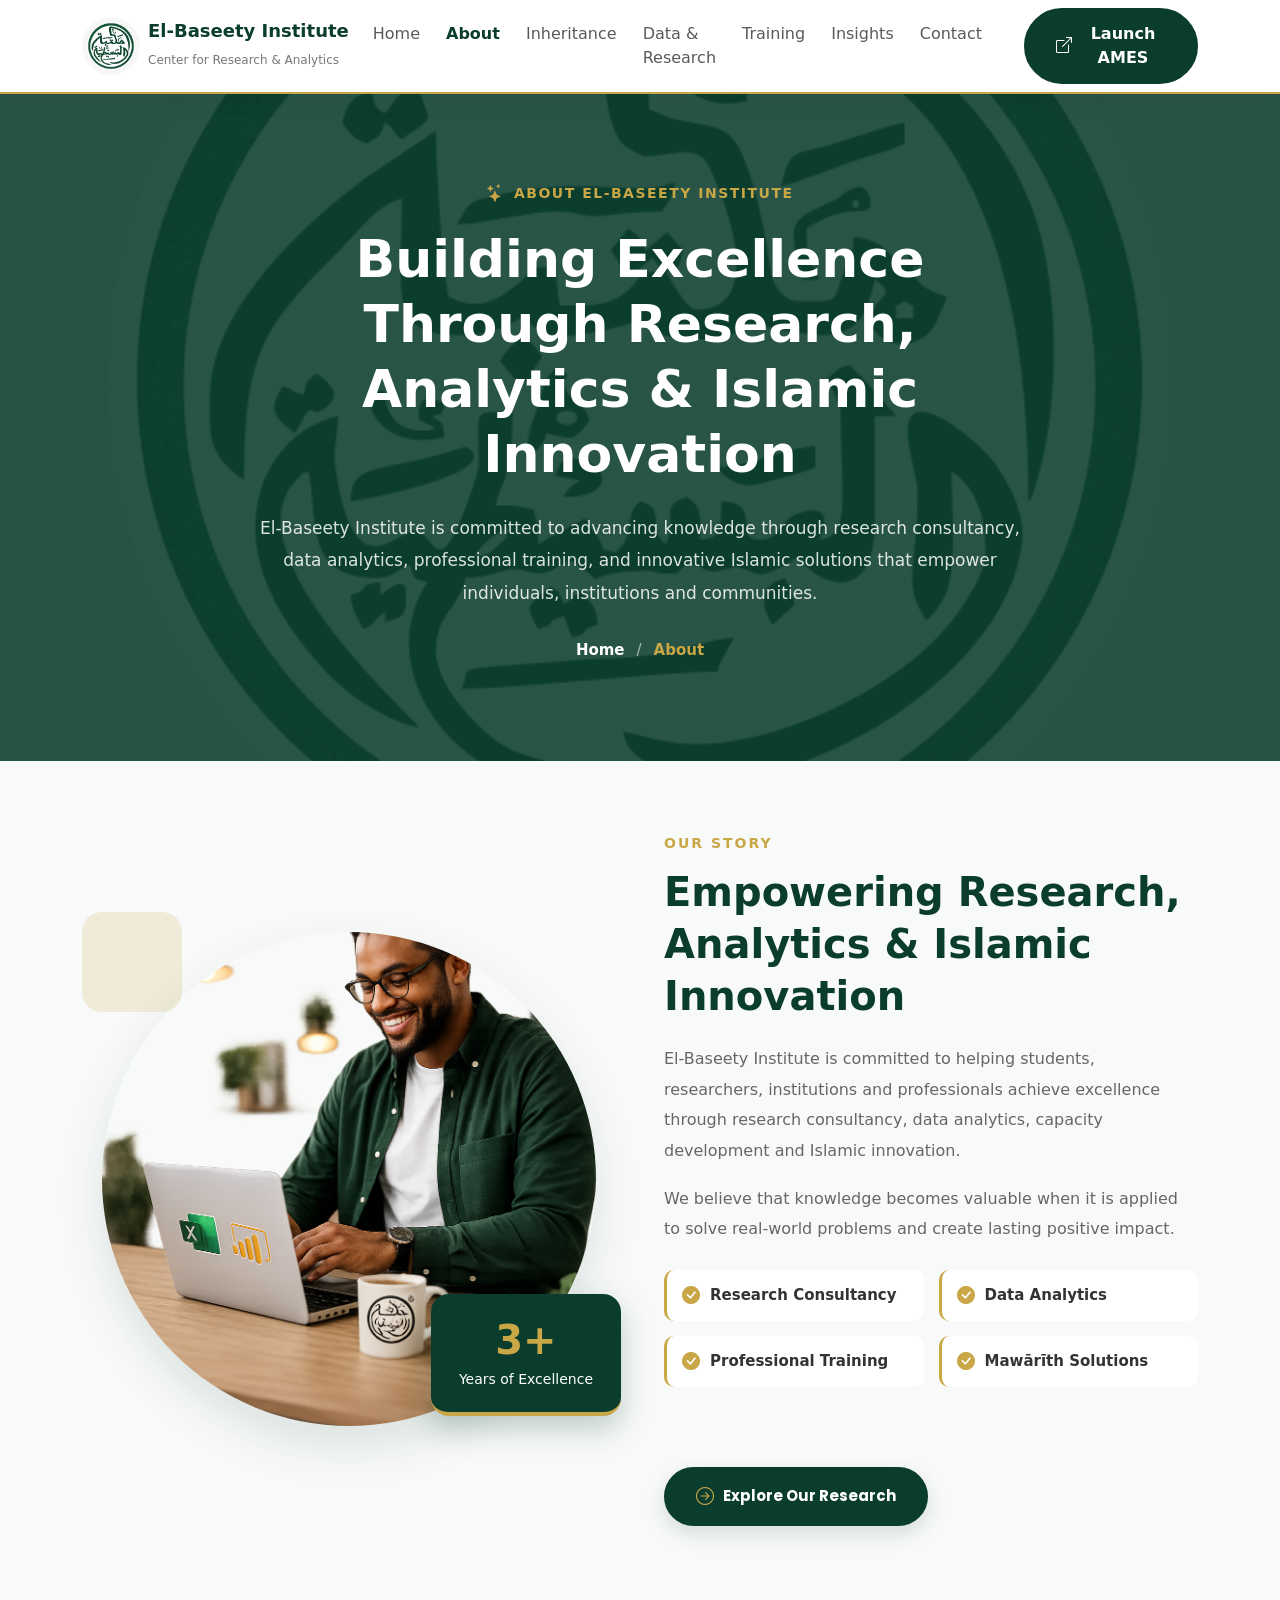
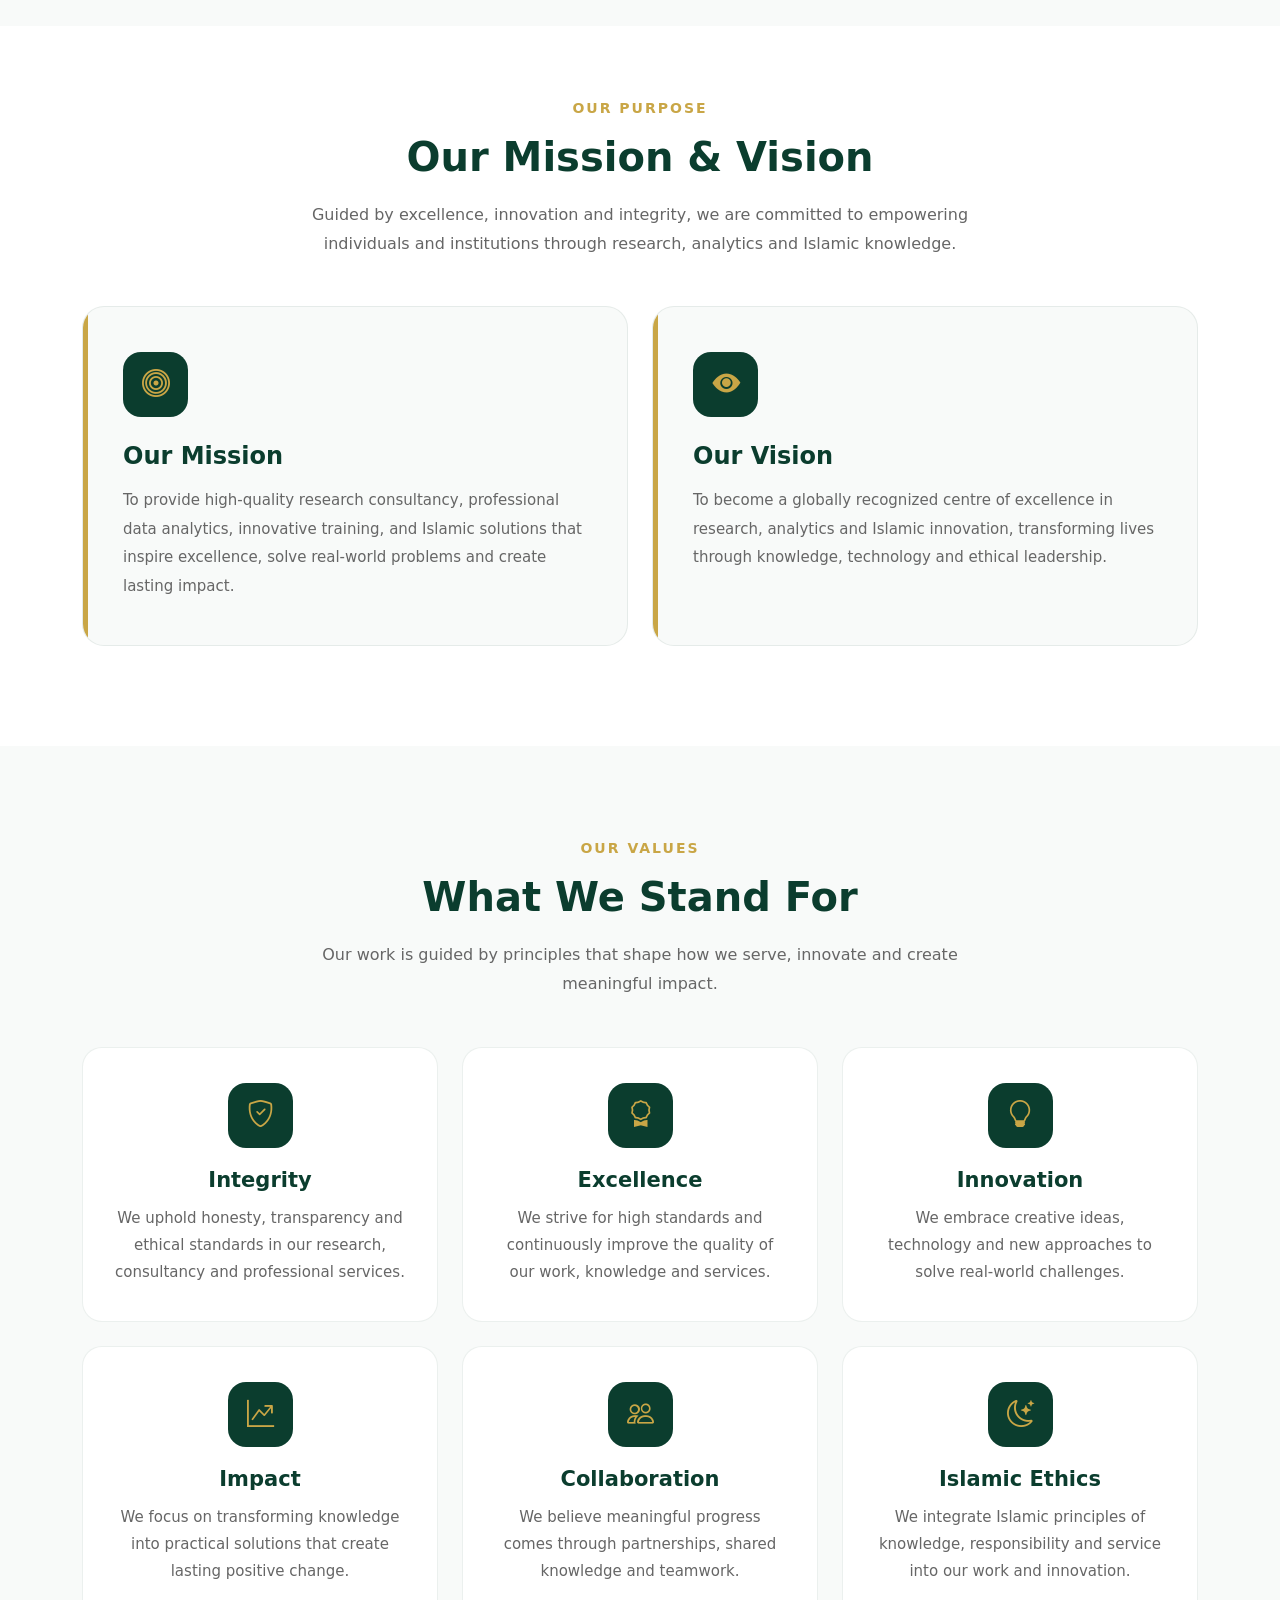
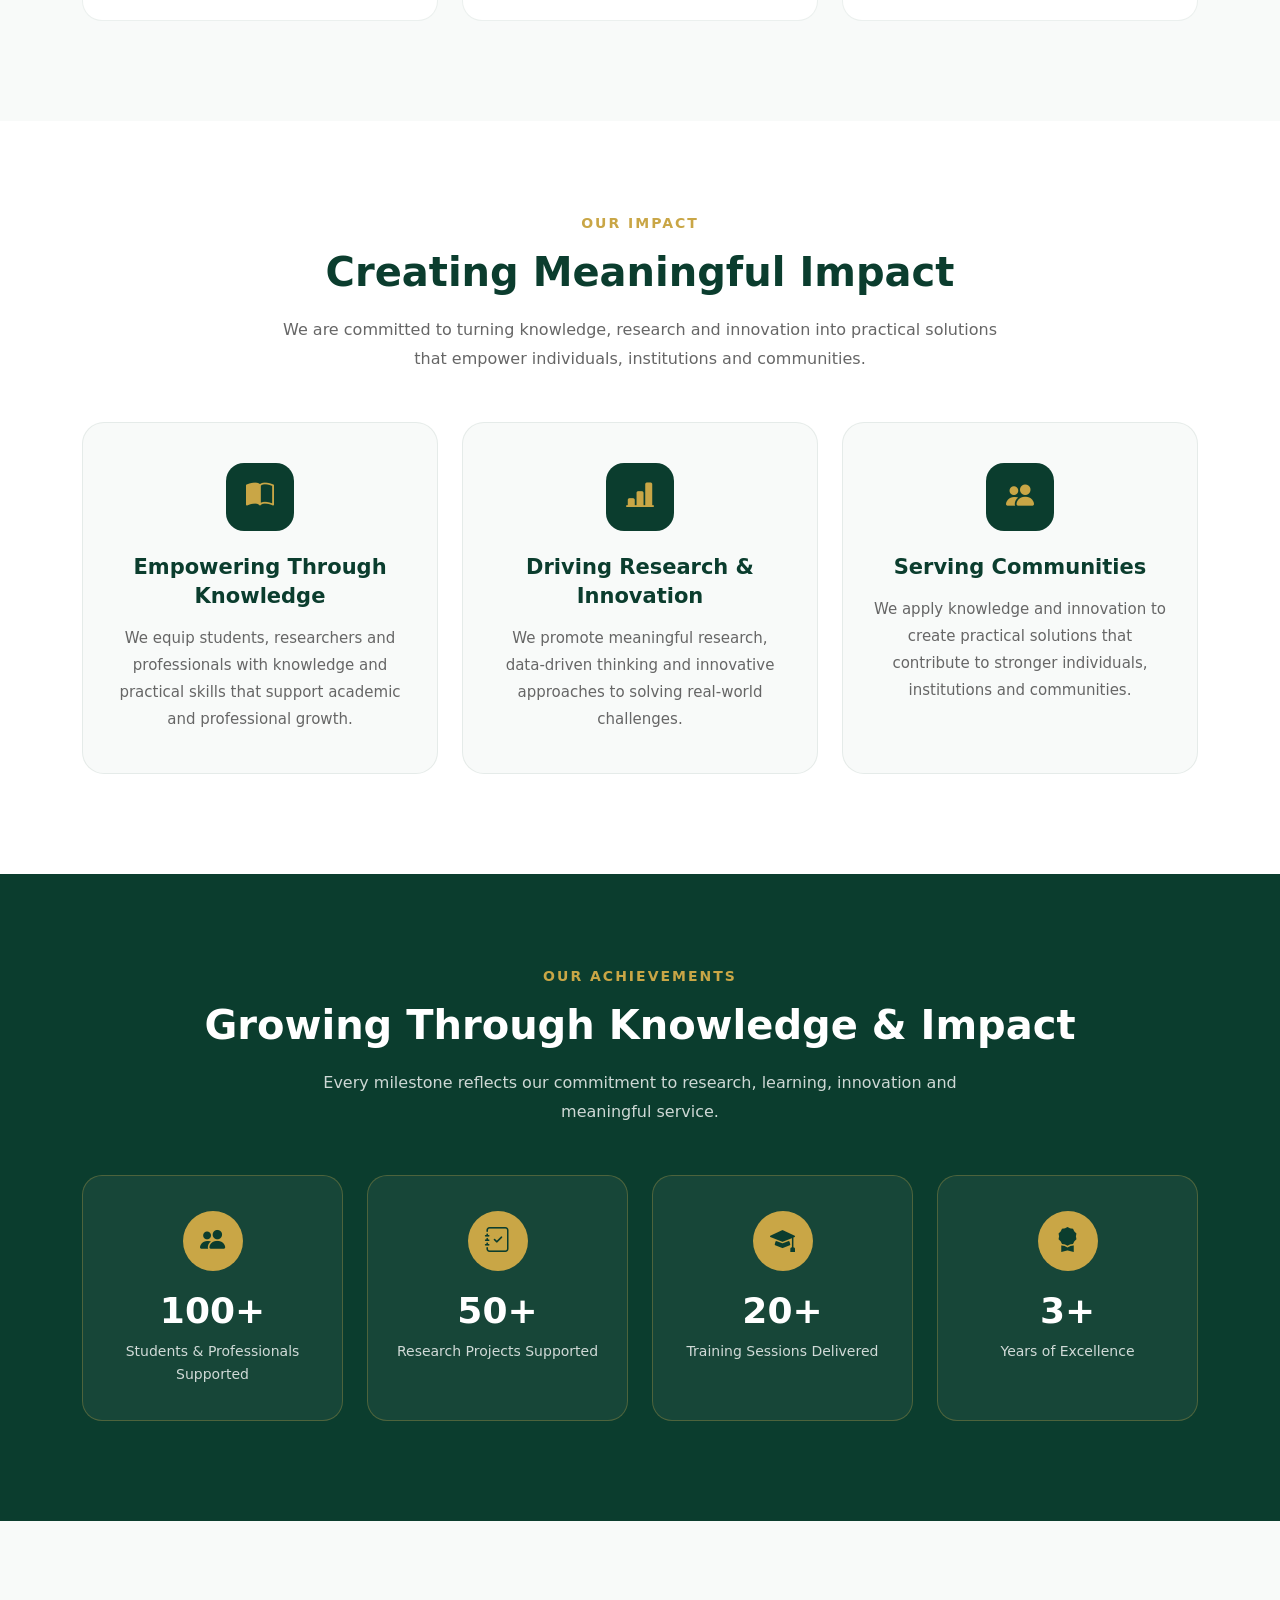
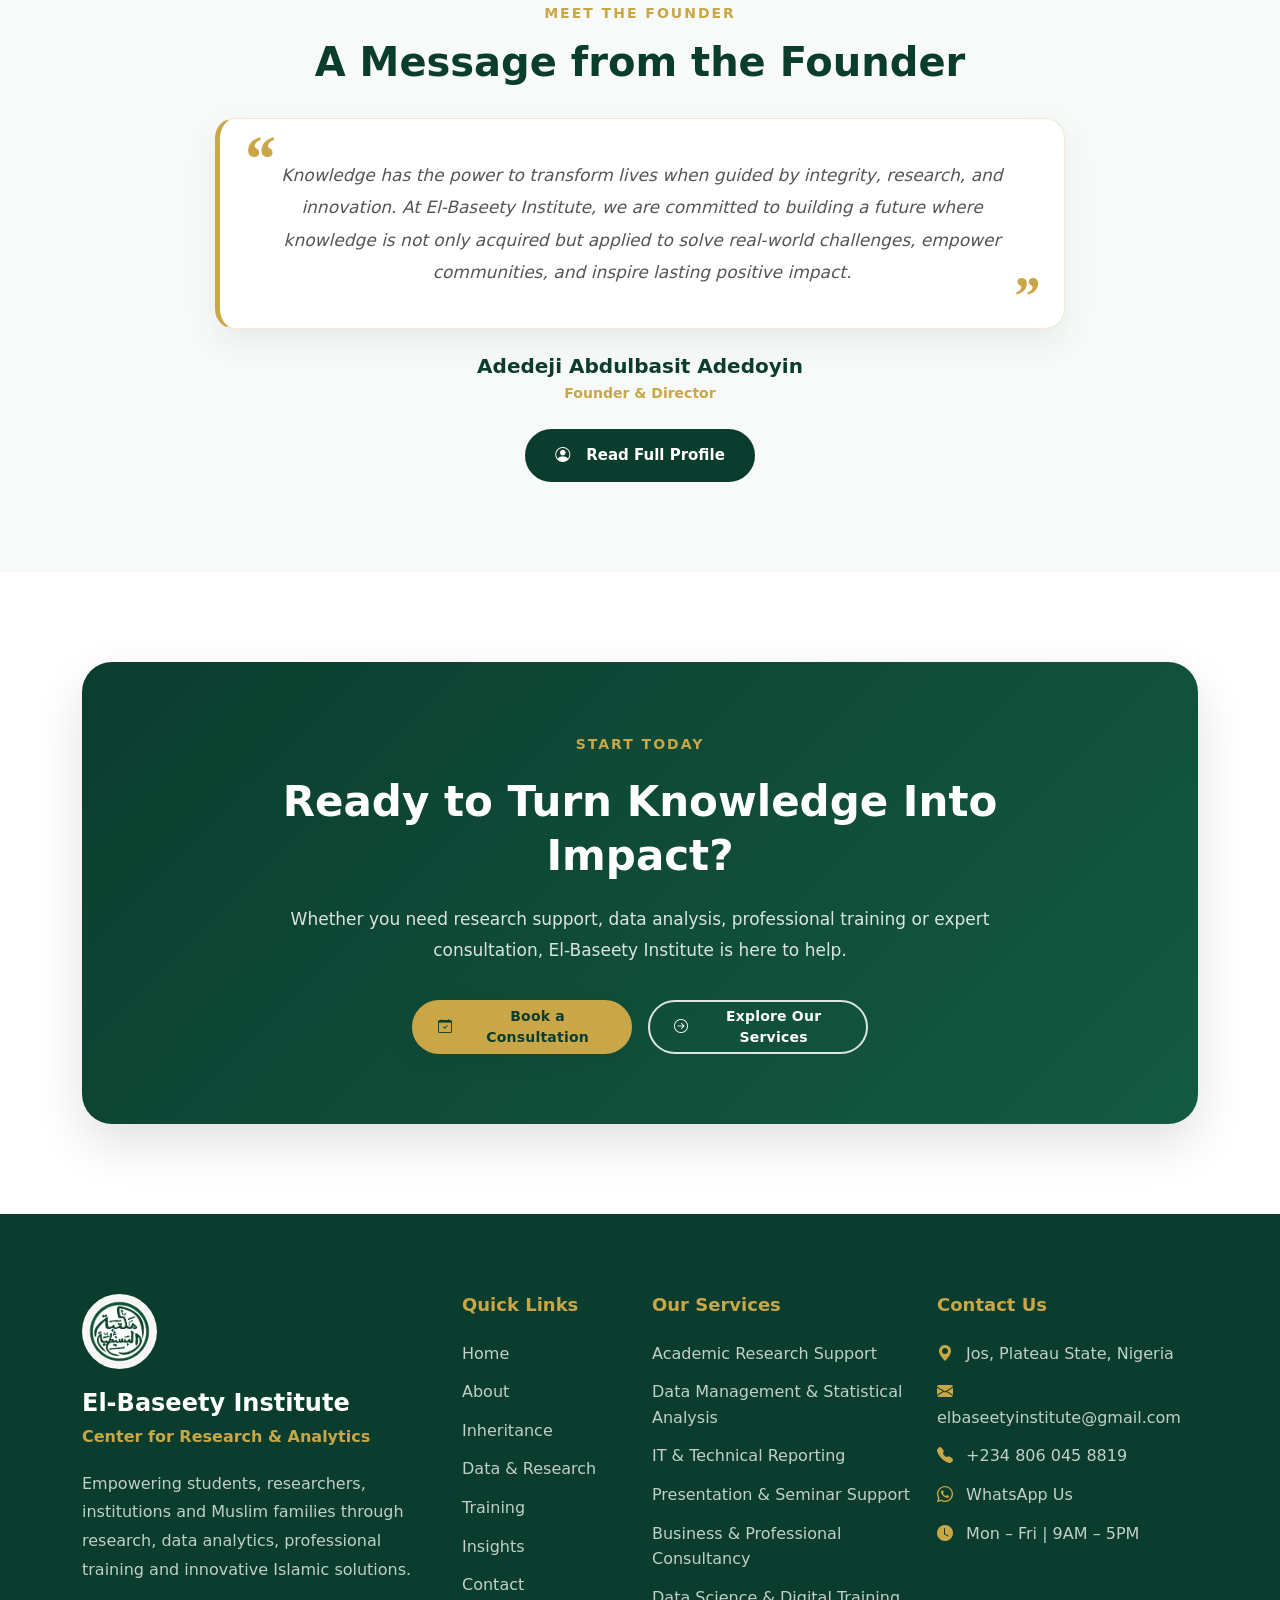
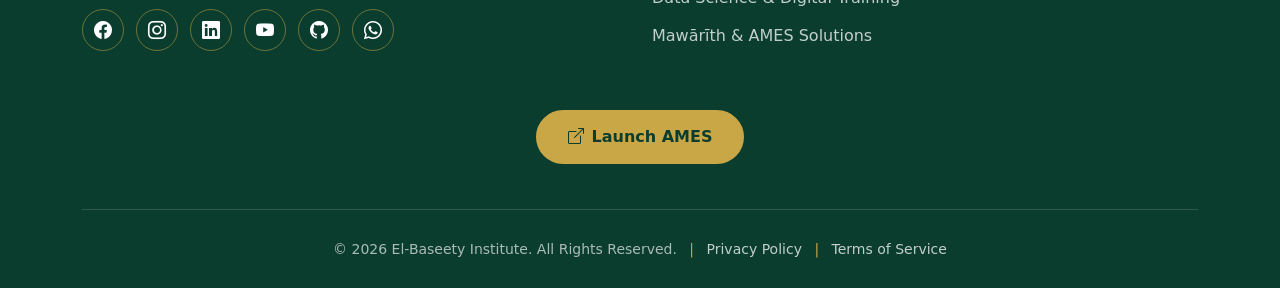
==== commit e9a21946: "Update website" ====
--- a/About.html
+++ b/About.html
@@ -107,16 +107,14 @@
 
         <!-- Launch AMES -->
 
-        <a href="https://your-ames-link.com"
-            target="_blank"
-            class="btn btn-launch">
-
-            <i class="bi bi-box-arrow-up-right me-2"></i>
-
-            Launch AMES
-
-        </a>
-
+        <a href="#"
+   class="btn btn-launch ames-coming-soon">
+
+    <i class="bi bi-box-arrow-up-right me-2"></i>
+
+    Launch AMES
+
+</a>
     </div>
 
 </div>
@@ -181,7 +179,7 @@
 
     <div class="story-image">
 
-        <img src="bootstrap-5.3.8-dist/WhatsApp Image 2026-04-06 at 10.52.43 PM.jpeg"
+        <img src="./elbassetyimg.png"
                 class="img-fluid"
                 alt="About El-Baseety Institute">
 
@@ -1089,15 +1087,14 @@
 
 <div class="text-center mt-5">
 
-    <a href="https://your-ames-link.com"
-        target="_blank"
-        class="btn btn-launch">
-
-        <i class="bi bi-box-arrow-up-right me-2"></i>
-
-        Launch AMES
-
-    </a>
+    <a href="#"
+   class="btn btn-launch ames-coming-soon">
+
+    <i class="bi bi-box-arrow-up-right me-2"></i>
+
+    Launch AMES
+
+</a>
 
 </div>
 
--- a/About.css
+++ b/About.css
@@ -421,7 +421,7 @@
 
     position:relative;
 
-    padding:15px;
+    padding: 20px;
 
 }
 
@@ -448,7 +448,6 @@
 
 }
 
-
 .story-image img{
 
     position:relative;
@@ -457,16 +456,15 @@
 
     width:100%;
 
-    height:480px;
+    aspect-ratio:1 / 1;
 
     object-fit:cover;
 
-    border-radius:25px;
+    border-radius:50%;
 
     box-shadow:0 20px 45px rgba(11,61,46,.12);
 
 }
-
 
 /*==================================
     EXPERIENCE BOX
@@ -711,7 +709,7 @@
 
     .our-story{
 
-        padding:60px 0 80px;
+        padding:50px 0 70px;
 
     }
 
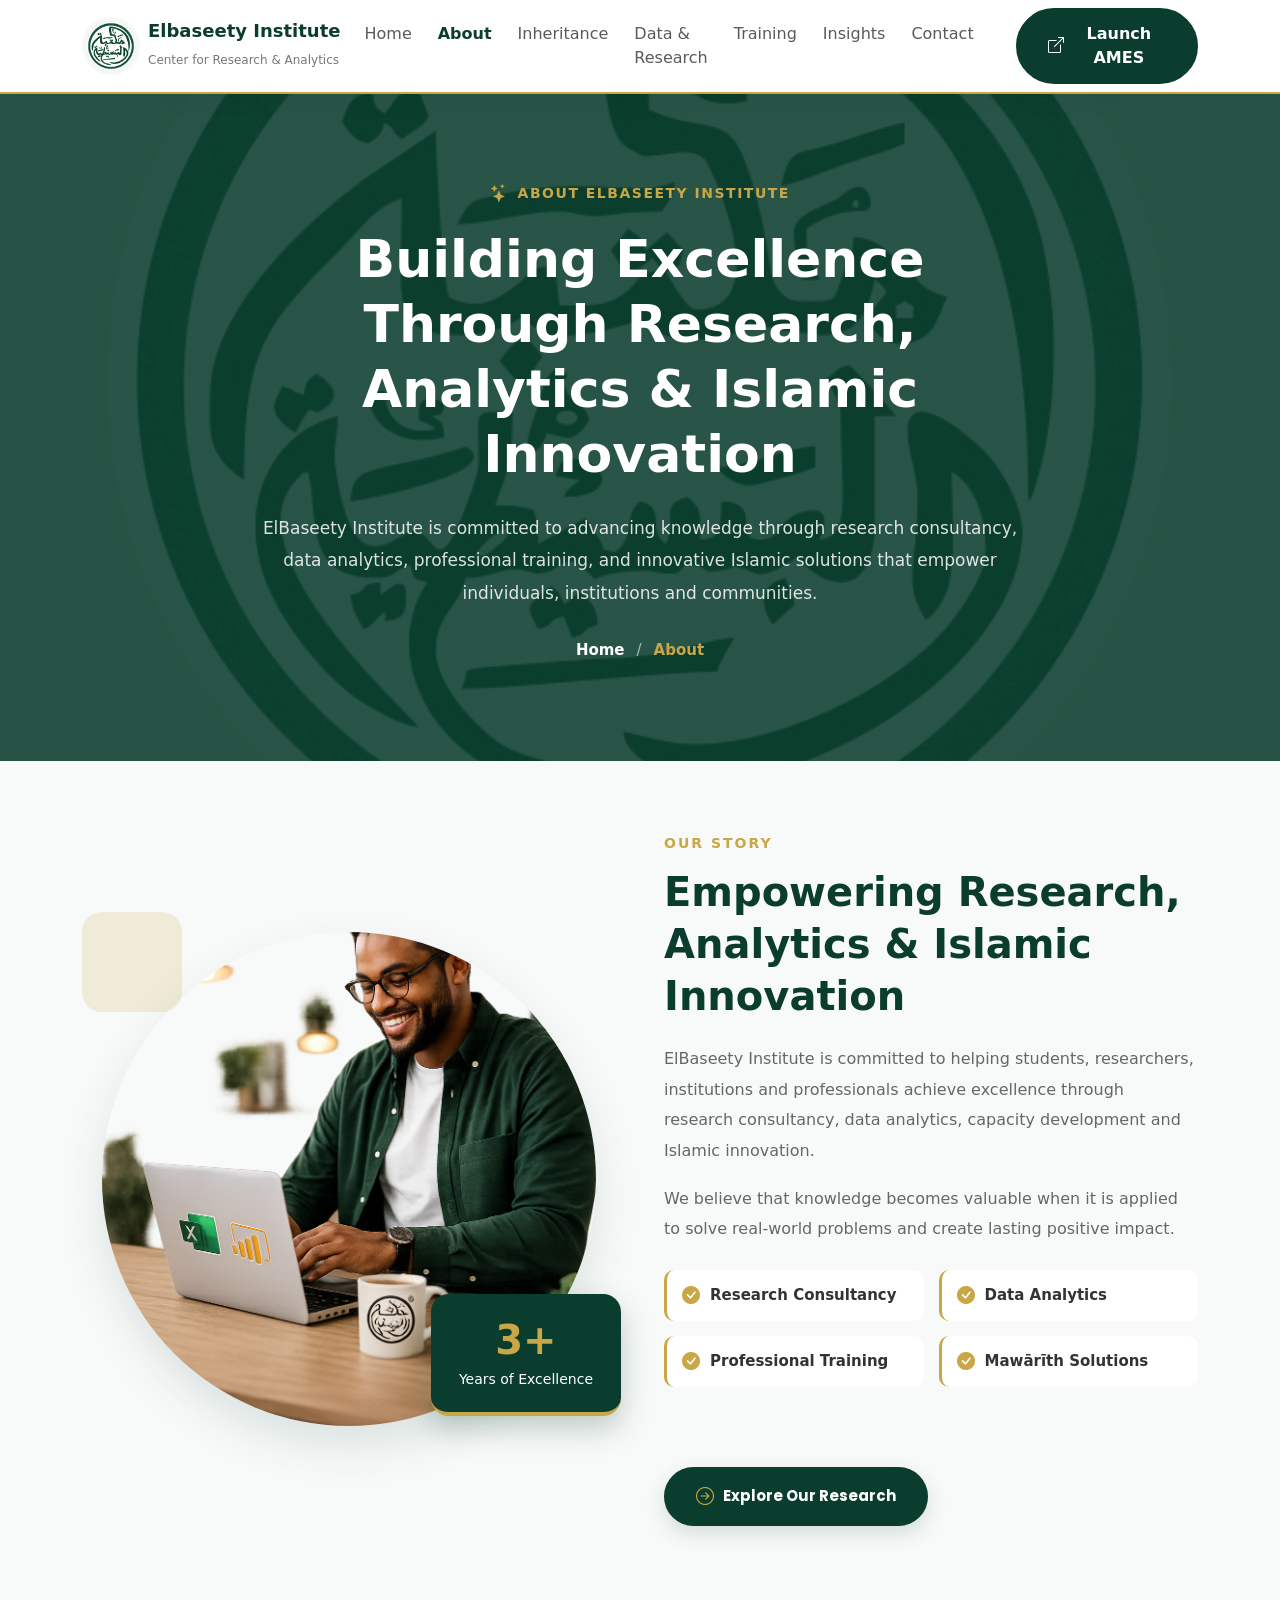
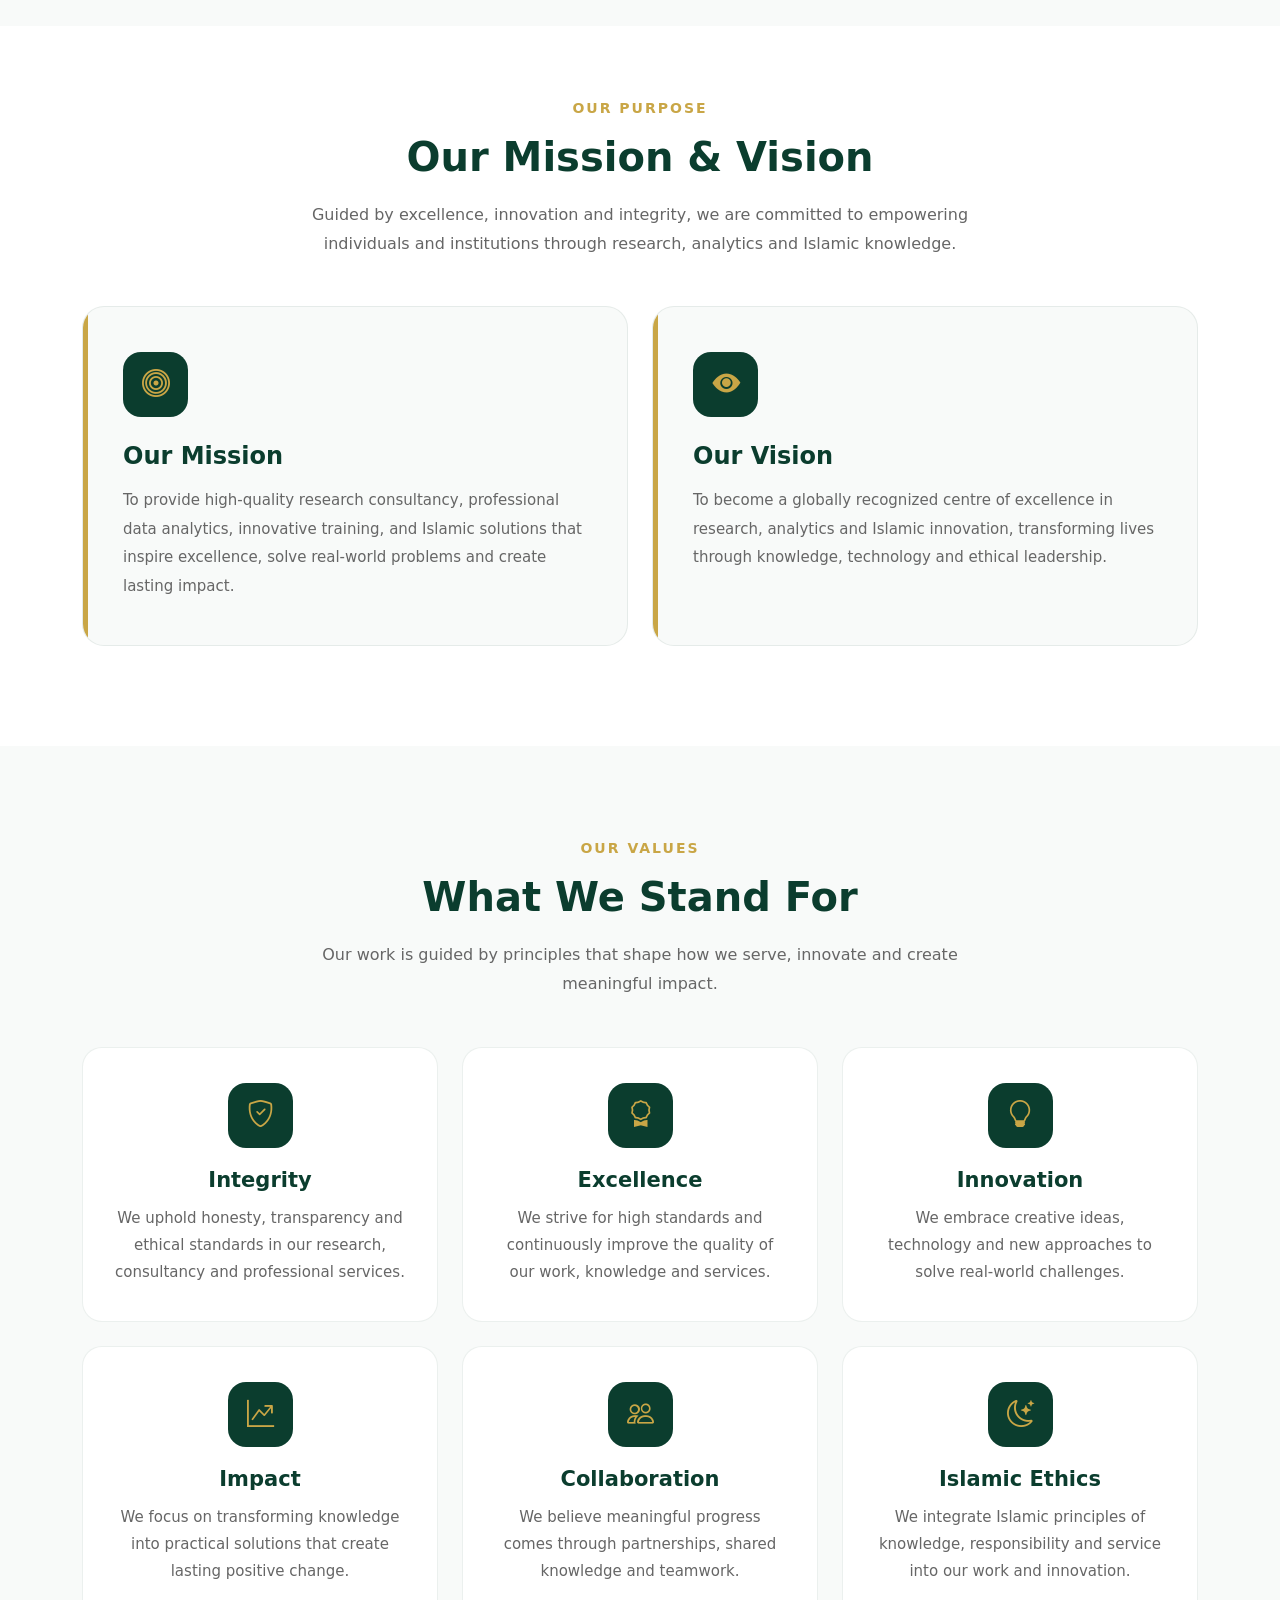
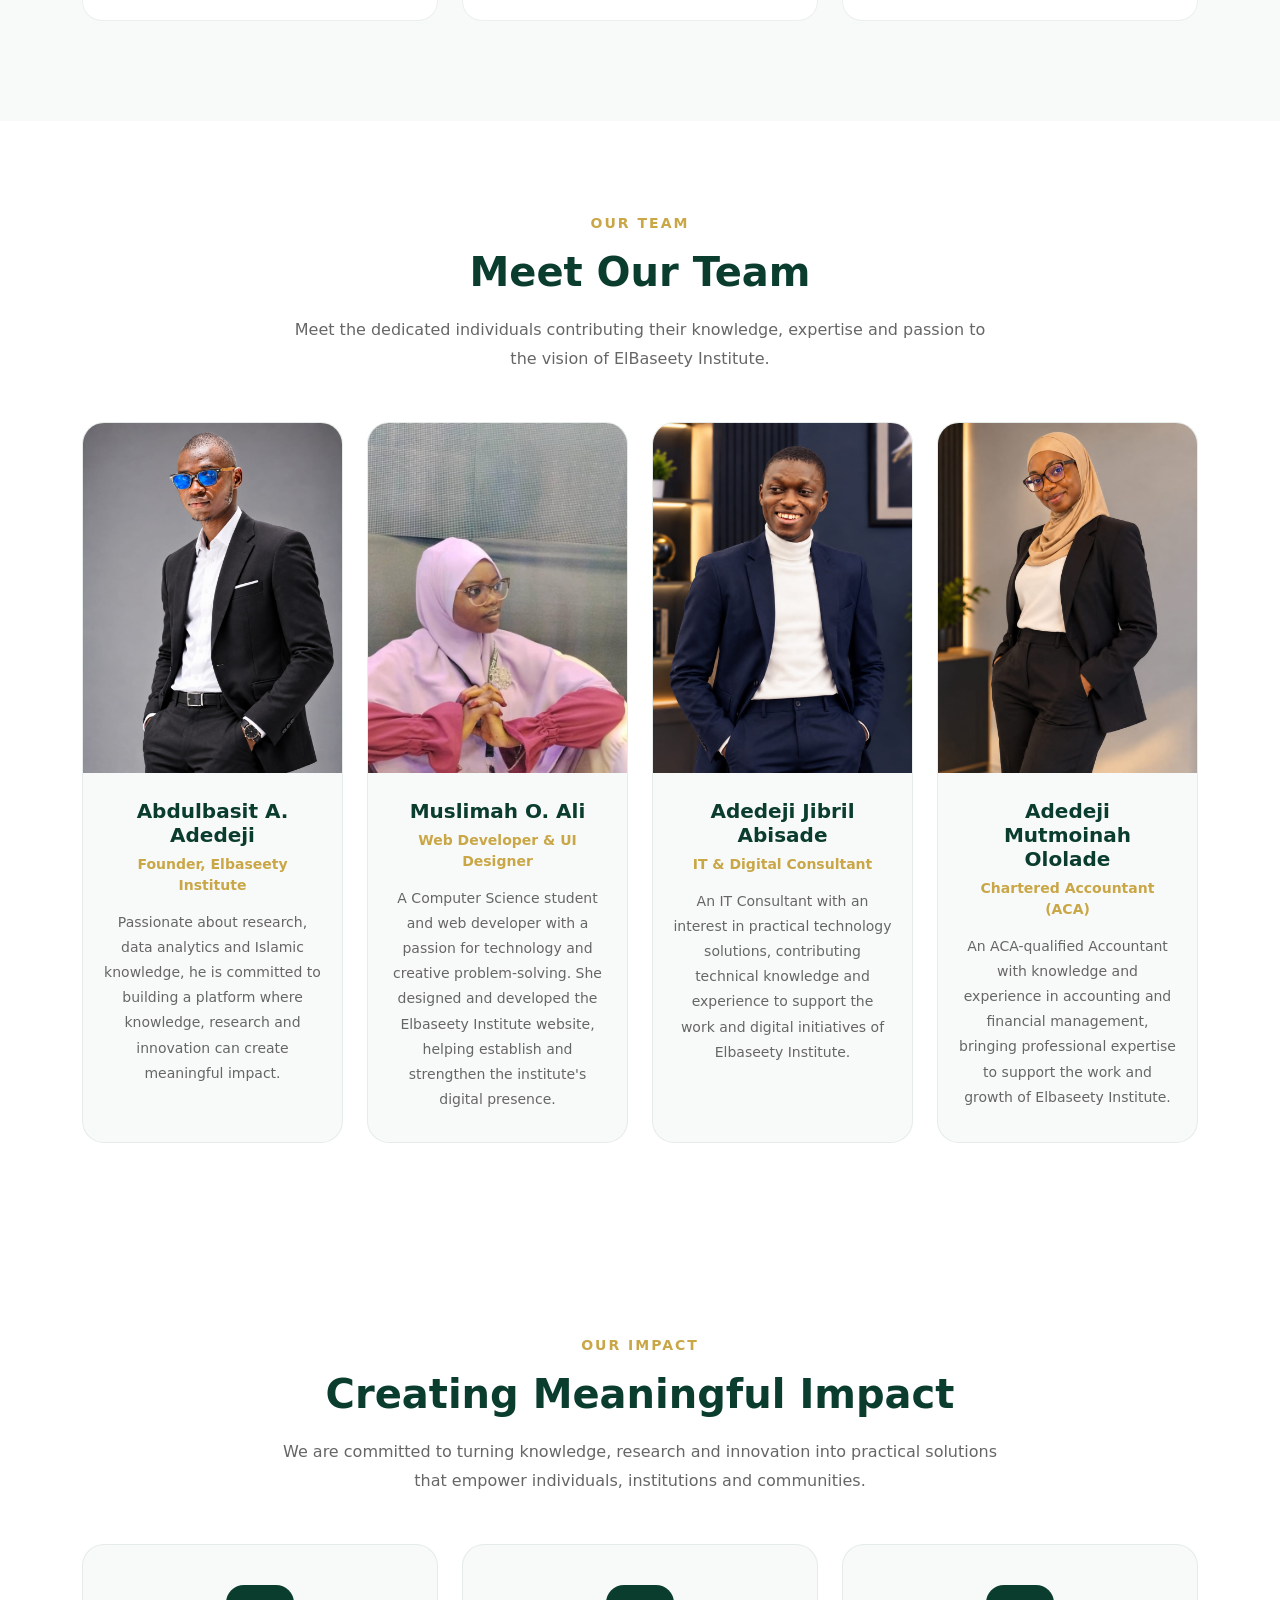
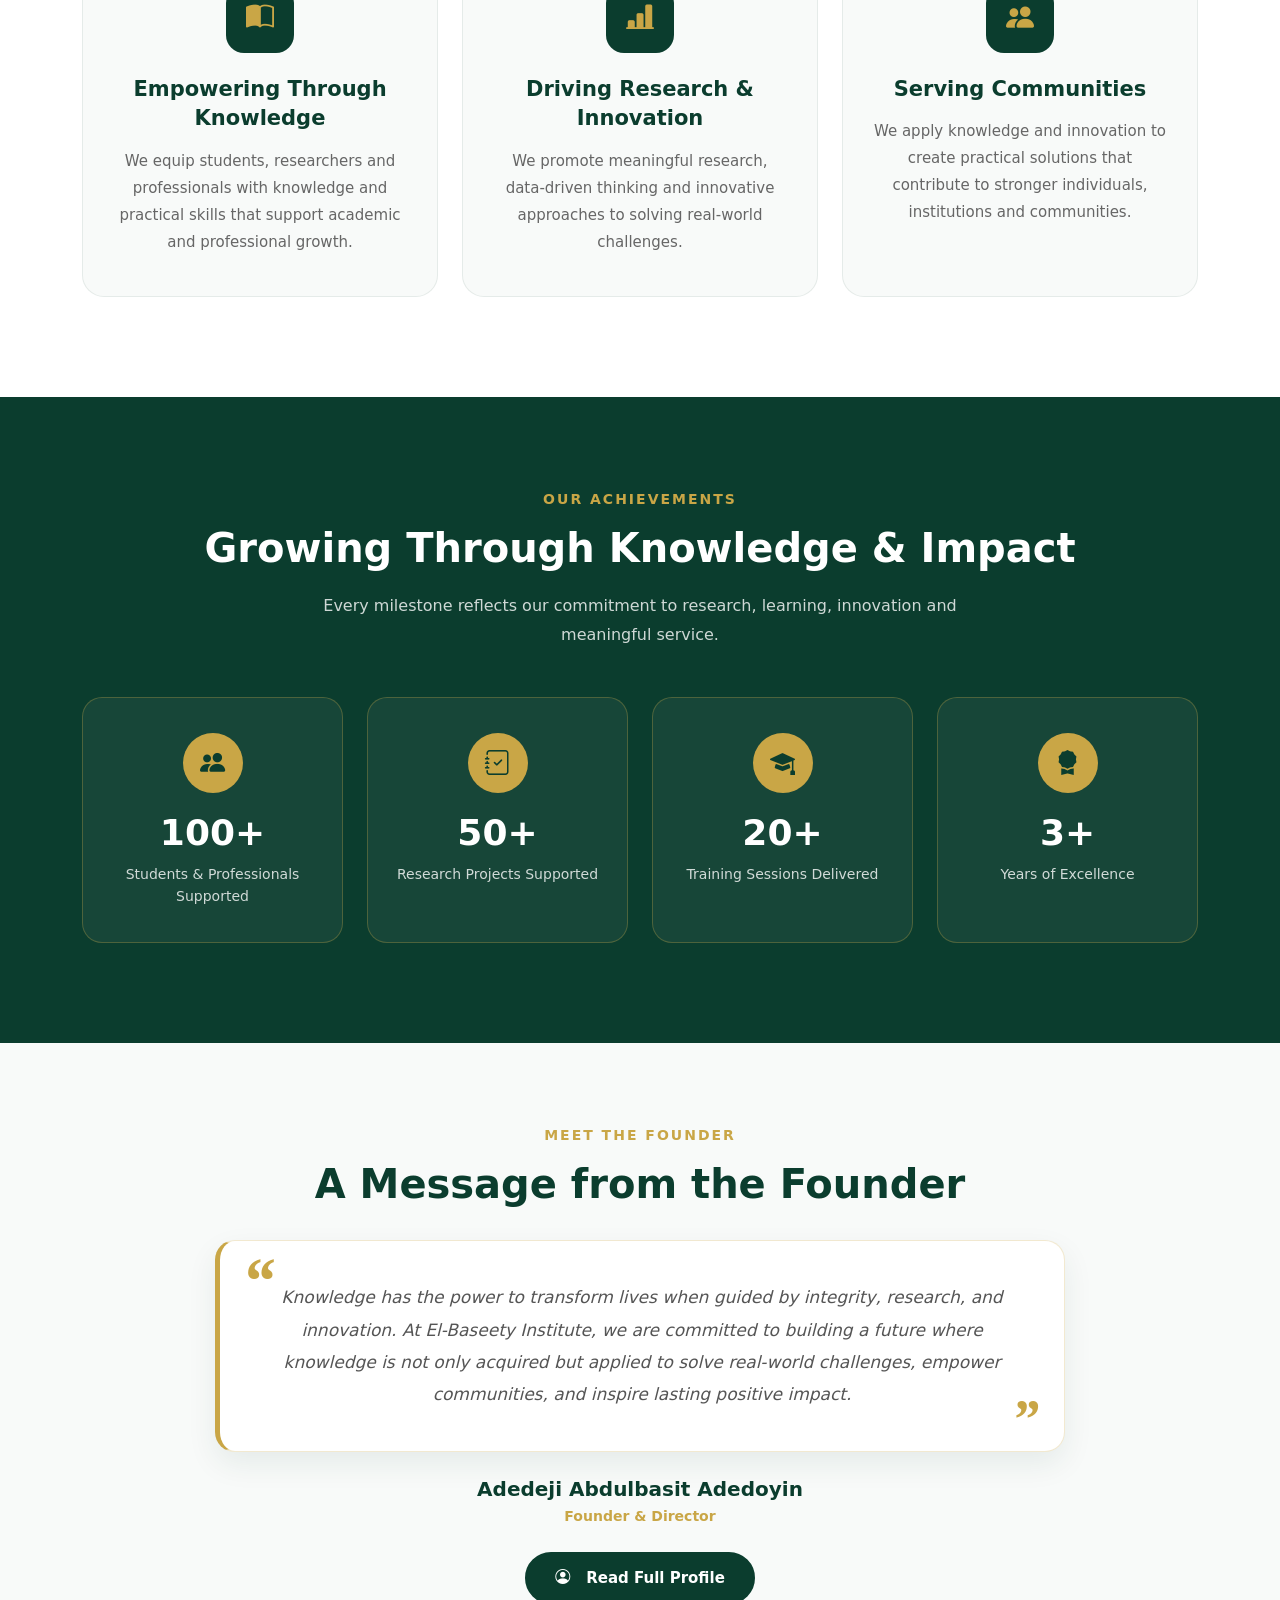
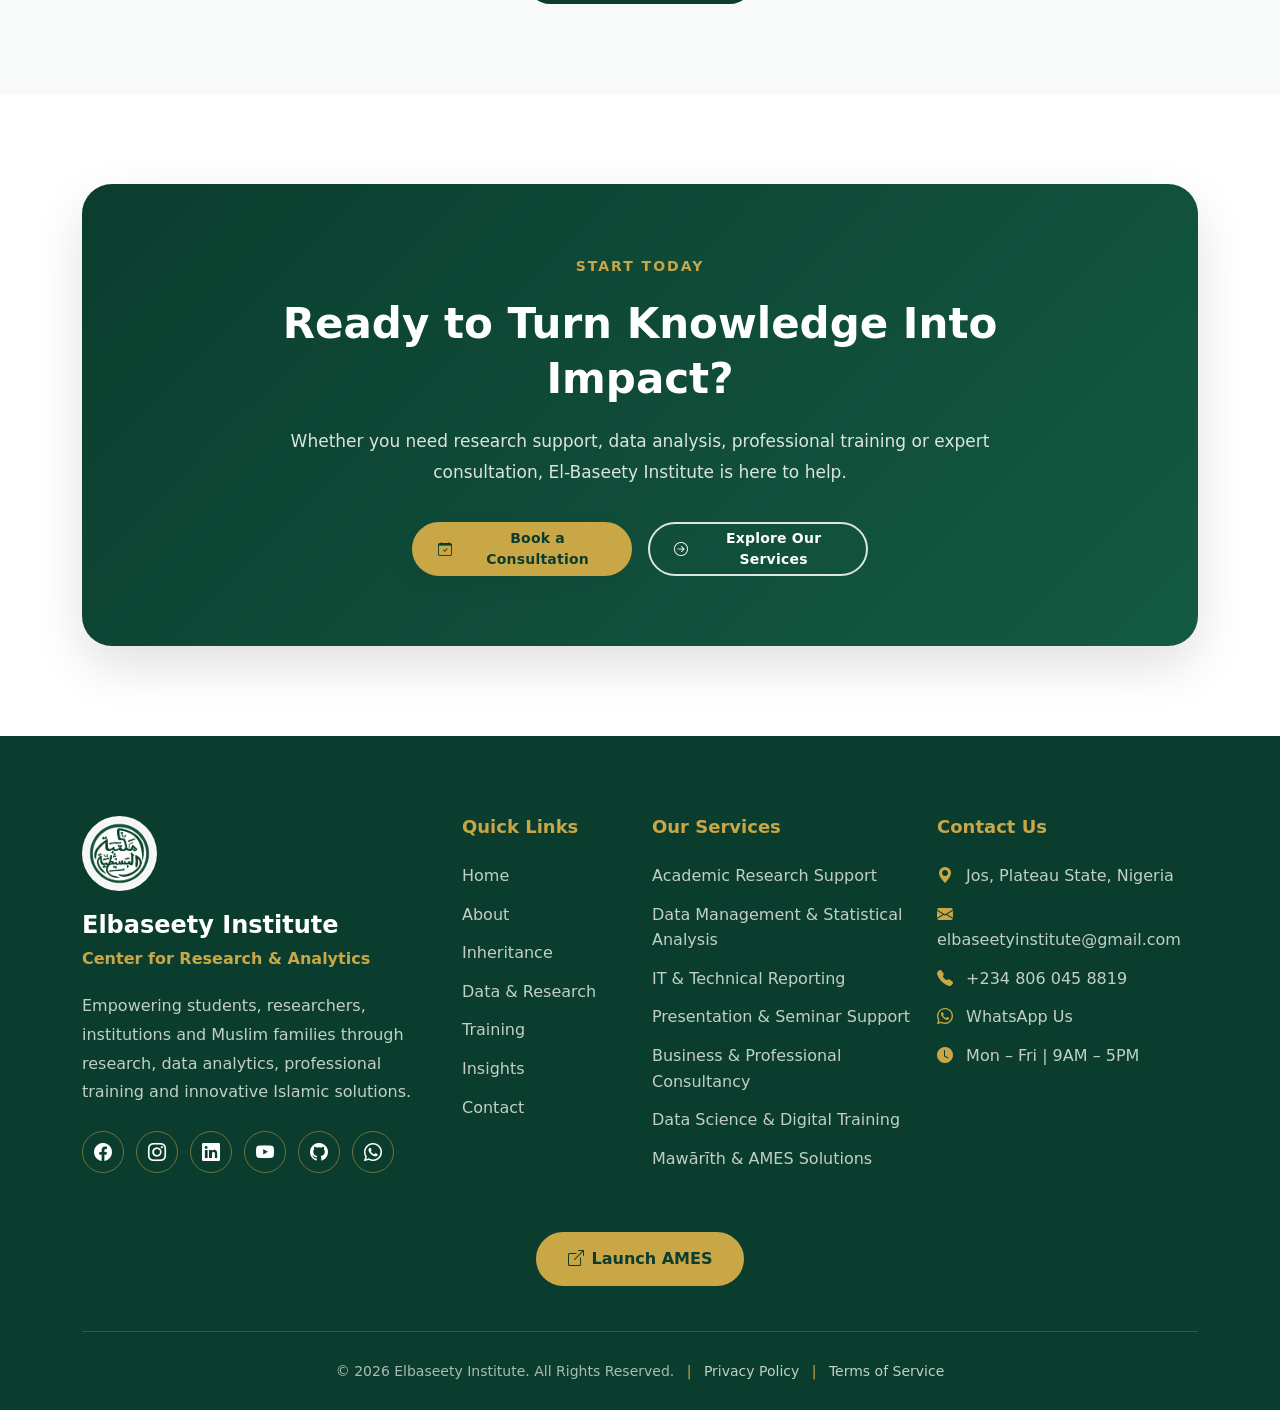
==== commit 26a9313f: "Update team section and website content" ====
--- a/About.html
+++ b/About.html
@@ -6,7 +6,7 @@
 <meta charset="UTF-8">
 <meta name="viewport" content="width=device-width, initial-scale=1.0">
 
-<title>El-Baseety Institute | Center for Research & Analytics</title>
+<title>Elbaseety Institute | Center for Research & Analytics</title>
 
 <!-- Bootstrap CSS -->
 <link href="bootstrap-5.3.8-dist/css/bootstrap.min.css"
@@ -33,89 +33,89 @@
 
 <div class="container">
 
-    <!-- Logo -->
-
-    <a class="navbar-brand d-flex align-items-center" href="index.html">
-
-        <img src="bootstrap-5.3.8-dist/WhatsApp Image 2026-04-06 at 10.52.43 PM.jpeg"
-                alt="Logo"
-                class="logo">
-
-        <div class="ms-2">
-
-            <h5 class="mb-0">
-                El-Baseety Institute
-            </h5>
-
-            <small>
-                Center for Research & Analytics
-            </small>
-
-        </div>
-
-    </a>
-
-
-    <!-- Mobile Button -->
-
-    <button class="navbar-toggler"
-            type="button"
-            data-bs-toggle="collapse"
-            data-bs-target="#navbarMenu">
-
-        <span class="navbar-toggler-icon"></span>
-
-    </button>
-
-
-    <!-- Menu -->
-
-    <div class="collapse navbar-collapse" id="navbarMenu">
-
-        <ul class="navbar-nav ms-auto me-3">
+<!-- Logo -->
+
+<a class="navbar-brand d-flex align-items-center" href="index.html">
+
+    <img src="bootstrap-5.3.8-dist/WhatsApp Image 2026-04-06 at 10.52.43 PM.jpeg"
+            alt="Logo"
+            class="logo">
+
+    <div class="ms-2">
+
+        <h5 class="mb-0">
+            Elbaseety Institute
+        </h5>
+
+        <small>
+            Center for Research & Analytics
+        </small>
+
+    </div>
+
+</a>
+
+
+<!-- Mobile Button -->
+
+<button class="navbar-toggler"
+        type="button"
+        data-bs-toggle="collapse"
+        data-bs-target="#navbarMenu">
+
+    <span class="navbar-toggler-icon"></span>
+
+</button>
+
+
+<!-- Menu -->
+
+<div class="collapse navbar-collapse" id="navbarMenu">
+
+    <ul class="navbar-nav ms-auto me-3">
 
 <li class="nav-item">
-    <a class="nav-link" href="index.html">Home</a>
+<a class="nav-link" href="index.html">Home</a>
 </li>
 
 <li class="nav-item">
-    <a class="nav-link active" href="about.html">About</a>
+<a class="nav-link active" href="about.html">About</a>
 </li>
 
 <li class="nav-item">
-    <a class="nav-link" href="inheritance.html">Inheritance</a>
+<a class="nav-link" href="inheritance.html">Inheritance</a>
 </li>
 
 <li class="nav-item">
-    <a class="nav-link" href="Data_research.html">Data & Research</a>
+<a class="nav-link" href="Data_research.html">Data & Research</a>
 </li>
 
 <li class="nav-item">
-    <a class="nav-link" href="Training.html">Training</a>
+<a class="nav-link" href="Training.html">Training</a>
 </li>
 
 <li class="nav-item">
-    <a class="nav-link" href="insight.html">Insights</a>
+<a class="nav-link" href="insight.html">Insights</a>
 </li>
 
 <li class="nav-item">
-    <a class="nav-link" href="contact.html">Contact</a>
+<a class="nav-link" href="contact.html">Contact</a>
 </li>
 
 </ul>
 
 
-        <!-- Launch AMES -->
-
-        <a href="#"
-   class="btn btn-launch ames-coming-soon">
-
-    <i class="bi bi-box-arrow-up-right me-2"></i>
-
-    Launch AMES
+    <!-- Launch AMES -->
+
+    <a href="#"
+class="btn btn-launch ames-coming-soon">
+
+<i class="bi bi-box-arrow-up-right me-2"></i>
+
+Launch AMES
 
 </a>
-    </div>
+</div>
 
 </div>
 
@@ -124,41 +124,41 @@
 
 <div class="container">
 
-    <div class="row justify-content-center">
-
-        <div class="col-lg-9 text-center">
-
-            <span class="hero-tag">
-                <i class="bi bi-stars"></i>
-                About El-Baseety Institute
-            </span>
-
-            <h1>
-                Building Excellence Through
-                Research, Analytics &
-                Islamic Innovation
-            </h1>
-
-            <p>
-                El-Baseety Institute is committed to advancing knowledge through
-                research consultancy, data analytics, professional training,
-                and innovative Islamic solutions that empower individuals,
-                institutions and communities.
-            </p>
-
-            <div class="hero-breadcrumb">
-
-                <a href="index.html">Home</a>
-
-                <span>/</span>
-
-                <span>About</span>
-
-            </div>
-
-        </div>
-
-    </div>
+<div class="row justify-content-center">
+
+    <div class="col-lg-9 text-center">
+
+        <span class="hero-tag">
+            <i class="bi bi-stars"></i>
+            About Elbaseety Institute
+        </span>
+
+        <h1>
+            Building Excellence Through
+            Research, Analytics &
+            Islamic Innovation
+        </h1>
+
+        <p>
+            ElBaseety Institute is committed to advancing knowledge through
+            research consultancy, data analytics, professional training,
+            and innovative Islamic solutions that empower individuals,
+            institutions and communities.
+        </p>
+
+        <div class="hero-breadcrumb">
+
+            <a href="index.html">Home</a>
+
+            <span>/</span>
+
+            <span>About</span>
+
+        </div>
+
+    </div>
+
+</div>
 
 </div>
 
@@ -177,21 +177,21 @@
 
 <div class="col-lg-6">
 
-    <div class="story-image">
-
-        <img src="./elbassetyimg.png"
-                class="img-fluid"
-                alt="About El-Baseety Institute">
-
-        <div class="experience-box">
-
-            <h2>3+</h2>
-
-            <p>Years of Excellence</p>
-
-        </div>
-
-    </div>
+<div class="story-image">
+
+    <img src="./elbassetyimg.png"
+            class="img-fluid"
+            alt="About ElBaseety Institute">
+
+    <div class="experience-box">
+
+        <h2>3+</h2>
+
+        <p>Years of Excellence</p>
+
+    </div>
+
+</div>
 
 </div>
 
@@ -199,48 +199,48 @@
 
 <div class="col-lg-6">
 
-    <span class="section-tag">
-
-        OUR STORY
-
-    </span>
-
-    <h2 class="section-title">
-
-        Empowering Research,
-        Analytics &
-        Islamic Innovation
-
-    </h2>
-
-    <p>
-
-        El-Baseety Institute is committed to helping students,
-        researchers, institutions and professionals achieve
-        excellence through research consultancy, data analytics,
-        capacity development and Islamic innovation.
-
-    </p>
-
-    <p>
-
-        We believe that knowledge becomes valuable when it is
-        applied to solve real-world problems and create lasting
-        positive impact.
-
-    </p>
-
-    <div class="story-list">
-
-        <div><i class="bi bi-check-circle-fill"></i> Research Consultancy</div>
-
-        <div><i class="bi bi-check-circle-fill"></i> Data Analytics</div>
-
-        <div><i class="bi bi-check-circle-fill"></i> Professional Training</div>
-
-        <div><i class="bi bi-check-circle-fill"></i> Mawārīth Solutions</div>
-
-    </div>
+<span class="section-tag">
+
+    OUR STORY
+
+</span>
+
+<h2 class="section-title">
+
+    Empowering Research,
+    Analytics &
+    Islamic Innovation
+
+</h2>
+
+<p>
+
+    ElBaseety Institute is committed to helping students,
+    researchers, institutions and professionals achieve
+    excellence through research consultancy, data analytics,
+    capacity development and Islamic innovation.
+
+</p>
+
+<p>
+
+    We believe that knowledge becomes valuable when it is
+    applied to solve real-world problems and create lasting
+    positive impact.
+
+</p>
+
+<div class="story-list">
+
+    <div><i class="bi bi-check-circle-fill"></i> Research Consultancy</div>
+
+    <div><i class="bi bi-check-circle-fill"></i> Data Analytics</div>
+
+    <div><i class="bi bi-check-circle-fill"></i> Professional Training</div>
+
+    <div><i class="bi bi-check-circle-fill"></i> Mawārīth Solutions</div>
+
+</div>
 
 <a href="Data_research.html" class="about-btn">
 
@@ -268,20 +268,20 @@
 <div class="text-center mb-5">
 
 <span class="section-tag">
-    OUR PURPOSE
+OUR PURPOSE
 </span>
 
 <h2 class="section-title">
 
-    Our Mission & Vision
+Our Mission & Vision
 
 </h2>
 
 <p class="section-description">
 
-    Guided by excellence, innovation and integrity, we are committed
-    to empowering individuals and institutions through research,
-    analytics and Islamic knowledge.
+Guided by excellence, innovation and integrity, we are committed
+to empowering individuals and institutions through research,
+analytics and Islamic knowledge.
 
 </p>
 
@@ -293,26 +293,26 @@
 
 <div class="col-lg-6">
 
-    <div class="purpose-card">
-
-        <div class="purpose-icon">
-
-            <i class="bi bi-bullseye"></i>
-
-        </div>
-
-        <h3>Our Mission</h3>
-
-        <p>
-
-            To provide high-quality research consultancy,
-            professional data analytics, innovative training,
-            and Islamic solutions that inspire excellence,
-            solve real-world problems and create lasting impact.
-
-        </p>
-
-    </div>
+<div class="purpose-card">
+
+    <div class="purpose-icon">
+
+        <i class="bi bi-bullseye"></i>
+
+    </div>
+
+    <h3>Our Mission</h3>
+
+    <p>
+
+        To provide high-quality research consultancy,
+        professional data analytics, innovative training,
+        and Islamic solutions that inspire excellence,
+        solve real-world problems and create lasting impact.
+
+    </p>
+
+</div>
 
 </div>
 
@@ -320,26 +320,26 @@
 
 <div class="col-lg-6">
 
-    <div class="purpose-card">
-
-        <div class="purpose-icon">
-
-            <i class="bi bi-eye-fill"></i>
-
-        </div>
-
-        <h3>Our Vision</h3>
-
-        <p>
-
-            To become a globally recognized centre of excellence
-            in research, analytics and Islamic innovation,
-            transforming lives through knowledge, technology
-            and ethical leadership.
-
-        </p>
-
-    </div>
+<div class="purpose-card">
+
+    <div class="purpose-icon">
+
+        <i class="bi bi-eye-fill"></i>
+
+    </div>
+
+    <h3>Our Vision</h3>
+
+    <p>
+
+        To become a globally recognized centre of excellence
+        in research, analytics and Islamic innovation,
+        transforming lives through knowledge, technology
+        and ethical leadership.
+
+    </p>
+
+</div>
 
 </div>
 
@@ -350,195 +350,195 @@
 </section>
 
 <!--=========================================
-    OUR VALUES
+OUR VALUES
 ==========================================-->
 
 <section class="our-values">
 
 <div class="container">
 
-    <div class="text-center mb-5">
-
-        <span class="section-tag">
-            OUR VALUES
-        </span>
-
-        <h2 class="section-title">
-            What We Stand For
-        </h2>
-
-        <p class="section-description">
-            Our work is guided by principles that shape how we
-            serve, innovate and create meaningful impact.
-        </p>
-
-    </div>
-
-
-    <div class="row g-4">
-
-        <!-- Integrity -->
-
-        <div class="col-lg-4 col-md-6">
-
-            <div class="value-card">
-
-                <div class="value-icon">
-                    <i class="bi bi-shield-check"></i>
-                </div>
-
-                <h3>Integrity</h3>
-
-                <p>
-                    We uphold honesty, transparency and ethical
-                    standards in our research, consultancy and
-                    professional services.
-                </p>
-
-            </div>
-
-        </div>
-
-
-        <!-- Excellence -->
-
-        <div class="col-lg-4 col-md-6">
-
-            <div class="value-card">
-
-                <div class="value-icon">
-                    <i class="bi bi-award"></i>
-                </div>
-
-                <h3>Excellence</h3>
-
-                <p>
-                    We strive for high standards and continuously
-                    improve the quality of our work, knowledge
-                    and services.
-                </p>
-
-            </div>
-
-        </div>
-
-
-        <!-- Innovation -->
-
-        <div class="col-lg-4 col-md-6">
-
-            <div class="value-card">
-
-                <div class="value-icon">
-                    <i class="bi bi-lightbulb"></i>
-                </div>
-
-                <h3>Innovation</h3>
-
-                <p>
-                    We embrace creative ideas, technology and
-                    new approaches to solve real-world challenges.
-                </p>
-
-            </div>
-
-        </div>
-
-
-        <!-- Impact -->
-
-        <div class="col-lg-4 col-md-6">
-
-            <div class="value-card">
-
-                <div class="value-icon">
-                    <i class="bi bi-graph-up-arrow"></i>
-                </div>
-
-                <h3>Impact</h3>
-
-                <p>
-                    We focus on transforming knowledge into
-                    practical solutions that create lasting
-                    positive change.
-                </p>
-
-            </div>
-
-        </div>
-
-
-        <!-- Collaboration -->
-
-        <div class="col-lg-4 col-md-6">
-
-            <div class="value-card">
-
-                <div class="value-icon">
-                    <i class="bi bi-people"></i>
-                </div>
-
-                <h3>Collaboration</h3>
-
-                <p>
-                    We believe meaningful progress comes through
-                    partnerships, shared knowledge and teamwork.
-                </p>
-
-            </div>
-
-        </div>
-
-
-        <!-- Islamic Ethics -->
-
-        <div class="col-lg-4 col-md-6">
-
-            <div class="value-card">
-
-                <div class="value-icon">
-                    <i class="bi bi-moon-stars"></i>
-                </div>
-
-                <h3>Islamic Ethics</h3>
-
-                <p>
-                    We integrate Islamic principles of knowledge,
-                    responsibility and service into our work
-                    and innovation.
-                </p>
-
-            </div>
-
-        </div>
-
-    </div>
+<div class="text-center mb-5">
+
+    <span class="section-tag">
+        OUR VALUES
+    </span>
+
+    <h2 class="section-title">
+        What We Stand For
+    </h2>
+
+    <p class="section-description">
+        Our work is guided by principles that shape how we
+        serve, innovate and create meaningful impact.
+    </p>
+
+</div>
+
+
+<div class="row g-4">
+
+    <!-- Integrity -->
+
+    <div class="col-lg-4 col-md-6">
+
+        <div class="value-card">
+
+            <div class="value-icon">
+                <i class="bi bi-shield-check"></i>
+            </div>
+
+            <h3>Integrity</h3>
+
+            <p>
+                We uphold honesty, transparency and ethical
+                standards in our research, consultancy and
+                professional services.
+            </p>
+
+        </div>
+
+    </div>
+
+
+    <!-- Excellence -->
+
+    <div class="col-lg-4 col-md-6">
+
+        <div class="value-card">
+
+            <div class="value-icon">
+                <i class="bi bi-award"></i>
+            </div>
+
+            <h3>Excellence</h3>
+
+            <p>
+                We strive for high standards and continuously
+                improve the quality of our work, knowledge
+                and services.
+            </p>
+
+        </div>
+
+    </div>
+
+
+    <!-- Innovation -->
+
+    <div class="col-lg-4 col-md-6">
+
+        <div class="value-card">
+
+            <div class="value-icon">
+                <i class="bi bi-lightbulb"></i>
+            </div>
+
+            <h3>Innovation</h3>
+
+            <p>
+                We embrace creative ideas, technology and
+                new approaches to solve real-world challenges.
+            </p>
+
+        </div>
+
+    </div>
+
+
+    <!-- Impact -->
+
+    <div class="col-lg-4 col-md-6">
+
+        <div class="value-card">
+
+            <div class="value-icon">
+                <i class="bi bi-graph-up-arrow"></i>
+            </div>
+
+            <h3>Impact</h3>
+
+            <p>
+                We focus on transforming knowledge into
+                practical solutions that create lasting
+                positive change.
+            </p>
+
+        </div>
+
+    </div>
+
+
+    <!-- Collaboration -->
+
+    <div class="col-lg-4 col-md-6">
+
+        <div class="value-card">
+
+            <div class="value-icon">
+                <i class="bi bi-people"></i>
+            </div>
+
+            <h3>Collaboration</h3>
+
+            <p>
+                We believe meaningful progress comes through
+                partnerships, shared knowledge and teamwork.
+            </p>
+
+        </div>
+
+    </div>
+
+
+    <!-- Islamic Ethics -->
+
+    <div class="col-lg-4 col-md-6">
+
+        <div class="value-card">
+
+            <div class="value-icon">
+                <i class="bi bi-moon-stars"></i>
+            </div>
+
+            <h3>Islamic Ethics</h3>
+
+            <p>
+                We integrate Islamic principles of knowledge,
+                responsibility and service into our work
+                and innovation.
+            </p>
+
+        </div>
+
+    </div>
+
+</div>
 
 </div>
 
 </section>
 <!--=========================================
-    OUR IMPACT
+MEET OUR TEAM
 ==========================================-->
 
-<section class="our-impact">
+<section class="our-team">
 
 <div class="container">
 
     <div class="text-center mb-5">
 
         <span class="section-tag">
-            OUR IMPACT
+            OUR TEAM
         </span>
 
         <h2 class="section-title">
-            Creating Meaningful Impact
+            Meet Our Team
         </h2>
 
         <p class="section-description">
-            We are committed to turning knowledge, research and
-            innovation into practical solutions that empower
-            individuals, institutions and communities.
+            Meet the dedicated individuals contributing their
+            knowledge, expertise and passion to the vision of
+            ElBaseety Institute.
         </p>
 
     </div>
@@ -546,75 +546,146 @@
 
     <div class="row g-4">
 
-        <!-- Knowledge -->
-
-        <div class="col-lg-4 col-md-6">
-
-            <div class="impact-card">
-
-                <div class="impact-icon">
-                    <i class="bi bi-book-half"></i>
+        <!-- Team Member 1 -->
+
+        <div class="col-lg-3 col-md-6">
+
+            <div class="team-card">
+
+                <div class="team-image">
+
+                    <img src="EB.jpeg"
+                            alt="Abdulbasit A. Adedeji">
+
                 </div>
 
-                <h3>
-                    Empowering Through Knowledge
-                </h3>
-
-                <p>
-                    We equip students, researchers and professionals
-                    with knowledge and practical skills that support
-                    academic and professional growth.
-                </p>
-
-            </div>
-
-        </div>
-
-
-        <!-- Research -->
-
-        <div class="col-lg-4 col-md-6">
-
-            <div class="impact-card">
-
-                <div class="impact-icon">
-                    <i class="bi bi-bar-chart-line-fill"></i>
+                <div class="team-content">
+
+                    <h3>
+                        Abdulbasit A. Adedeji
+                    </h3>
+
+                    <span class="team-role">
+                        Founder, Elbaseety Institute
+                    </span>
+
+                    <p>
+                        Passionate about research, data analytics and Islamic
+knowledge, he is committed to building a platform where
+knowledge, research and innovation can create meaningful
+impact.
+                    </p>
+
                 </div>
 
-                <h3>
-                    Driving Research & Innovation
-                </h3>
-
-                <p>
-                    We promote meaningful research, data-driven
-                    thinking and innovative approaches to solving
-                    real-world challenges.
-                </p>
-
-            </div>
-
-        </div>
-
-
-        <!-- Community -->
-
-        <div class="col-lg-4 col-md-6">
-
-            <div class="impact-card">
-
-                <div class="impact-icon">
-                    <i class="bi bi-people-fill"></i>
+            </div>
+
+        </div>
+
+
+        <!-- Team Member 2 -->
+
+        <div class="col-lg-3 col-md-6">
+
+            <div class="team-card">
+
+                <div class="team-image">
+
+                    <img src="muss.jpeg"
+                            alt="Muslimah O. Ali">
+
                 </div>
 
-                <h3>
-                    Serving Communities
-                </h3>
-
-                <p>
-                    We apply knowledge and innovation to create
-                    practical solutions that contribute to stronger
-                    individuals, institutions and communities.
-                </p>
+                <div class="team-content">
+
+                    <h3>
+                        Muslimah O. Ali
+                    </h3>
+
+                    <span class="team-role">
+                        Web Developer & UI Designer
+                    </span>
+
+                    <p>
+                    A Computer Science student and web developer with a passion for technology and creative problem-solving. She designed and developed the Elbaseety Institute website, helping establish and strengthen the institute's digital presence.
+
+
+                </div>
+
+            </div>
+
+        </div>
+
+
+        <!-- Team Member 3 -->
+
+        <div class="col-lg-3 col-md-6">
+
+            <div class="team-card">
+
+                <div class="team-image">
+
+                    <img src="a.J.jpeg"
+                            alt="Adedeji Jibril Abisade">
+
+                </div>
+
+                <div class="team-content">
+
+                    <h3>
+                        Adedeji Jibril Abisade
+                    </h3>
+
+                    <span class="team-role">
+                        IT & Digital Consultant
+                    </span>
+
+                    <p>
+                        An IT Consultant with an interest in practical
+                        technology solutions, contributing technical
+                        knowledge and experience to support the work
+                        and digital initiatives of Elbaseety Institute.
+                    </p>
+
+                </div>
+
+            </div>
+
+        </div>
+
+
+        <!-- Team Member 4 -->
+
+        <div class="col-lg-3 col-md-6">
+
+            <div class="team-card">
+
+                <div class="team-image">
+
+                    <img src="/MUT.jpeg"
+                            alt="Adedeji Mutmoinah Ololade">
+
+                </div>
+
+                <div class="team-content">
+
+                    <h3>
+                        Adedeji Mutmoinah Ololade
+                    </h3>
+
+                    <span class="team-role">
+                        Chartered Accountant (ACA)
+                    </span>
+
+                    <p>
+                        An ACA-qualified Accountant with knowledge
+                        and experience in accounting and financial
+                        management, bringing professional expertise
+                        to support the work and growth of
+                        Elbaseety Institute.
+                    </p>
+
+                </div>
 
             </div>
 
@@ -626,162 +697,270 @@
 
 </section>
 <!--=========================================
-    ACHIEVEMENTS
+OUR IMPACT
 ==========================================-->
 
-<section class="achievements">
+<section class="our-impact">
 
 <div class="container">
 
-    <div class="text-center mb-5">
-
-        <span class="section-tag">
-            OUR ACHIEVEMENTS
-        </span>
-
-        <h2 class="section-title">
-            Growing Through Knowledge & Impact
-        </h2>
-
-        <p class="section-description">
-            Every milestone reflects our commitment to research,
-            learning, innovation and meaningful service.
-        </p>
-
-    </div>
-
-
-    <div class="row g-4 justify-content-center">
-
-        <!-- Achievement 1 -->
-
-        <div class="col-lg-3 col-md-6">
-
-            <div class="achievement-item">
-
-                <div class="achievement-icon">
-                    <i class="bi bi-people-fill"></i>
-                </div>
-
-                <h3>100+</h3>
-
-                <p>
-                    Students & Professionals Supported
-                </p>
-
-            </div>
-
-        </div>
-
-
-        <!-- Achievement 2 -->
-
-        <div class="col-lg-3 col-md-6">
-
-            <div class="achievement-item">
-
-                <div class="achievement-icon">
-                    <i class="bi bi-journal-check"></i>
-                </div>
-
-                <h3>50+</h3>
-
-                <p>
-                    Research Projects Supported
-                </p>
-
-            </div>
-
-        </div>
-
-
-        <!-- Achievement 3 -->
-
-        <div class="col-lg-3 col-md-6">
-
-            <div class="achievement-item">
-
-                <div class="achievement-icon">
-                    <i class="bi bi-mortarboard-fill"></i>
-                </div>
-
-                <h3>20+</h3>
-
-                <p>
-                    Training Sessions Delivered
-                </p>
-
-            </div>
-
-        </div>
-
-
-        <!-- Achievement 4 -->
-
-        <div class="col-lg-3 col-md-6">
-
-            <div class="achievement-item">
-
-                <div class="achievement-icon">
-                    <i class="bi bi-award-fill"></i>
-                </div>
-
-                <h3>3+</h3>
-
-                <p>
-                    Years of Excellence
-                </p>
-
-            </div>
-
-        </div>
-
-    </div>
+<div class="text-center mb-5">
+
+    <span class="section-tag">
+        OUR IMPACT
+    </span>
+
+    <h2 class="section-title">
+        Creating Meaningful Impact
+    </h2>
+
+    <p class="section-description">
+        We are committed to turning knowledge, research and
+        innovation into practical solutions that empower
+        individuals, institutions and communities.
+    </p>
+
+</div>
+
+
+<div class="row g-4">
+
+    <!-- Knowledge -->
+
+    <div class="col-lg-4 col-md-6">
+
+        <div class="impact-card">
+
+            <div class="impact-icon">
+                <i class="bi bi-book-half"></i>
+            </div>
+
+            <h3>
+                Empowering Through Knowledge
+            </h3>
+
+            <p>
+                We equip students, researchers and professionals
+                with knowledge and practical skills that support
+                academic and professional growth.
+            </p>
+
+        </div>
+
+    </div>
+
+
+    <!-- Research -->
+
+    <div class="col-lg-4 col-md-6">
+
+        <div class="impact-card">
+
+            <div class="impact-icon">
+                <i class="bi bi-bar-chart-line-fill"></i>
+            </div>
+
+            <h3>
+                Driving Research & Innovation
+            </h3>
+
+            <p>
+                We promote meaningful research, data-driven
+                thinking and innovative approaches to solving
+                real-world challenges.
+            </p>
+
+        </div>
+
+    </div>
+
+
+    <!-- Community -->
+
+    <div class="col-lg-4 col-md-6">
+
+        <div class="impact-card">
+
+            <div class="impact-icon">
+                <i class="bi bi-people-fill"></i>
+            </div>
+
+            <h3>
+                Serving Communities
+            </h3>
+
+            <p>
+                We apply knowledge and innovation to create
+                practical solutions that contribute to stronger
+                individuals, institutions and communities.
+            </p>
+
+        </div>
+
+    </div>
+
+</div>
 
 </div>
 
 </section>
 <!--=========================================
-    MEET THE FOUNDER
+ACHIEVEMENTS
 ==========================================-->
 
+<section class="achievements">
+
+<div class="container">
+
+<div class="text-center mb-5">
+
+    <span class="section-tag">
+        OUR ACHIEVEMENTS
+    </span>
+
+    <h2 class="section-title">
+        Growing Through Knowledge & Impact
+    </h2>
+
+    <p class="section-description">
+        Every milestone reflects our commitment to research,
+        learning, innovation and meaningful service.
+    </p>
+
+</div>
+
+
+<div class="row g-4 justify-content-center">
+
+    <!-- Achievement 1 -->
+
+    <div class="col-lg-3 col-md-6">
+
+        <div class="achievement-item">
+
+            <div class="achievement-icon">
+                <i class="bi bi-people-fill"></i>
+            </div>
+
+            <h3>100+</h3>
+
+            <p>
+                Students & Professionals Supported
+            </p>
+
+        </div>
+
+    </div>
+
+
+    <!-- Achievement 2 -->
+
+    <div class="col-lg-3 col-md-6">
+
+        <div class="achievement-item">
+
+            <div class="achievement-icon">
+                <i class="bi bi-journal-check"></i>
+            </div>
+
+            <h3>50+</h3>
+
+            <p>
+                Research Projects Supported
+            </p>
+
+        </div>
+
+    </div>
+
+
+    <!-- Achievement 3 -->
+
+    <div class="col-lg-3 col-md-6">
+
+        <div class="achievement-item">
+
+            <div class="achievement-icon">
+                <i class="bi bi-mortarboard-fill"></i>
+            </div>
+
+            <h3>20+</h3>
+
+            <p>
+                Training Sessions Delivered
+            </p>
+
+        </div>
+
+    </div>
+
+
+    <!-- Achievement 4 -->
+
+    <div class="col-lg-3 col-md-6">
+
+        <div class="achievement-item">
+
+            <div class="achievement-icon">
+                <i class="bi bi-award-fill"></i>
+            </div>
+
+            <h3>3+</h3>
+
+            <p>
+                Years of Excellence
+            </p>
+
+        </div>
+
+    </div>
+
+</div>
+
+</div>
+
+</section>
+<!--=========================================
+MEET THE FOUNDER
+==========================================-->
+
 <section class="founder-message">
 
 <div class="container">
 
-    <div class="text-center">
-
-        <span class="section-tag">
-
-            MEET THE FOUNDER
-
-        </span>
-
-        <h2 class="section-title">
-
-            A Message from the Founder
-
-        </h2>
-
-        <blockquote>
-
-            Knowledge has the power to transform lives when guided by
-            integrity, research, and innovation. At El-Baseety Institute,
-            we are committed to building a future where knowledge is not
-            only acquired but applied to solve real-world challenges,
-            empower communities, and inspire lasting positive impact.
-
-        </blockquote>
-
-        <div class="founder-info">
-
-            <h5>Adedeji Abdulbasit Adedoyin</h5>
-
-            <p>Founder & Director</p>
-
-        </div>
-
-        <a href="https://dataustadh.netlify.app"
+<div class="text-center">
+
+    <span class="section-tag">
+
+        MEET THE FOUNDER
+
+    </span>
+
+    <h2 class="section-title">
+
+        A Message from the Founder
+
+    </h2>
+
+    <blockquote>
+
+        Knowledge has the power to transform lives when guided by
+        integrity, research, and innovation. At El-Baseety Institute,
+        we are committed to building a future where knowledge is not
+        only acquired but applied to solve real-world challenges,
+        empower communities, and inspire lasting positive impact.
+
+    </blockquote>
+
+    <div class="founder-info">
+
+        <h5>Adedeji Abdulbasit Adedoyin</h5>
+
+        <p>Founder & Director</p>
+
+    </div>
+
+    <a href="https://dataustadh.netlify.app"
 target="_blank"
 class="btn btn-brand">
 
@@ -791,7 +970,7 @@
 
 </a>
 
-    </div>
+</div>
 
 </div>
 
@@ -799,52 +978,52 @@
 
 
 <!--=========================================
-    FINAL CTA
+FINAL CTA
 ==========================================-->
 
 <section class="about-cta">
 
 <div class="container">
 
-    <div class="about-cta-wrapper">
-
-        <span class="cta-tag">
-            START TODAY
-        </span>
-
-        <h2>
-            Ready to Turn Knowledge Into Impact?
-        </h2>
-
-        <p>
-            Whether you need research support, data analysis,
-            professional training or expert consultation,
-            El-Baseety Institute is here to help.
-        </p>
-
-        <div class="cta-buttons">
-
-            <a href="contact.html"
-                class="btn cta-consult-btn">
-
-                <i class="bi bi-calendar-check me-2"></i>
-
-                Book a Consultation
-
-            </a>
-
-            <a href="Data_research.html"
-                class="btn cta-research-btn">
-
-                <i class="bi bi-arrow-right-circle me-2"></i>
-
-                Explore Our Services
-
-            </a>
-
-        </div>
-
-    </div>
+<div class="about-cta-wrapper">
+
+    <span class="cta-tag">
+        START TODAY
+    </span>
+
+    <h2>
+        Ready to Turn Knowledge Into Impact?
+    </h2>
+
+    <p>
+        Whether you need research support, data analysis,
+        professional training or expert consultation,
+        El-Baseety Institute is here to help.
+    </p>
+
+    <div class="cta-buttons">
+
+        <a href="contact.html"
+            class="btn cta-consult-btn">
+
+            <i class="bi bi-calendar-check me-2"></i>
+
+            Book a Consultation
+
+        </a>
+
+        <a href="Data_research.html"
+            class="btn cta-research-btn">
+
+            <i class="bi bi-arrow-right-circle me-2"></i>
+
+            Explore Our Services
+
+        </a>
+
+    </div>
+
+</div>
 
 </div>
 
@@ -857,228 +1036,228 @@
 
 <div class="row gy-5">
 
-    <!-- Brand -->
-
-    <div class="col-lg-4">
-
-        <img src="bootstrap-5.3.8-dist/WhatsApp Image 2026-04-06 at 10.52.43 PM.jpeg"
-                alt="El-Baseety Institute"
-                class="footer-logo">
-
-        <h3>El-Baseety Institute</h3>
-
-        <p class="footer-subtitle">
-            Center for Research & Analytics
-        </p>
-
-        <p>
-            Empowering students, researchers, institutions and
-            Muslim families through research, data analytics,
-            professional training and innovative Islamic solutions.
-        </p>
-
-
-        <!-- Social Icons -->
-
-        <div class="social-icons mt-4">
-
-            <a href="https://www.facebook.com/elbaseetyinstitute" aria-label="Facebook">
-                <i class="bi bi-facebook"></i>
+<!-- Brand -->
+
+<div class="col-lg-4">
+
+    <img src="bootstrap-5.3.8-dist/WhatsApp Image 2026-04-06 at 10.52.43 PM.jpeg"
+            alt="Elbaseety Institute"
+            class="footer-logo">
+
+    <h3>Elbaseety Institute</h3>
+
+    <p class="footer-subtitle">
+        Center for Research & Analytics
+    </p>
+
+    <p>
+        Empowering students, researchers, institutions and
+        Muslim families through research, data analytics,
+        professional training and innovative Islamic solutions.
+    </p>
+
+
+    <!-- Social Icons -->
+
+    <div class="social-icons mt-4">
+
+        <a href="https://www.facebook.com/elbaseetyinstitute" aria-label="Facebook">
+            <i class="bi bi-facebook"></i>
+        </a>
+
+        <a href="https://www.instagram.com/elbaseetyinstitute" aria-label="Instagram">
+            <i class="bi bi-instagram"></i>
+        </a>
+
+        <a href="https://www.linkedin.com/company/elbaseetyinstitute" aria-label="LinkedIn">
+            <i class="bi bi-linkedin"></i>
+        </a>
+
+        <a href="https://www.youtube.com/channel/elbaseetyinstitute" aria-label="YouTube">
+            <i class="bi bi-youtube"></i>
+        </a>
+
+        <a href="https://github.com/ElBaseety-Institute"
+            target="_blank"
+            aria-label="GitHub">
+            <i class="bi bi-github"></i>
+        </a>
+
+        <a href="https://wa.me/2348060458819"
+            target="_blank"
+            aria-label="WhatsApp">
+            <i class="bi bi-whatsapp"></i>
+        </a>
+
+    </div>
+
+</div>
+
+
+<!-- Quick Links -->
+
+<div class="col-lg-2 col-md-6">
+
+    <h5>Quick Links</h5>
+
+    <ul class="footer-links">
+
+        <li>
+            <a href="index.html">Home</a>
+        </li>
+
+        <li>
+            <a href="about.html">About</a>
+        </li>
+
+        <li>
+            <a href="inheritance.html">Inheritance</a>
+        </li>
+
+        <li>
+            <a href="Data_research.html">Data & Research</a>
+        </li>
+
+        <li>
+            <a href="Training.html">Training</a>
+        </li>
+
+        <li>
+            <a href="insight.html">Insights</a>
+        </li>
+
+        <li>
+            <a href="contact.html">Contact</a>
+        </li>
+
+    </ul>
+
+</div>
+
+
+<!-- Our Services -->
+
+<div class="col-lg-3 col-md-6">
+
+    <h5>Our Services</h5>
+
+    <ul class="footer-links">
+
+        <li>
+            <a href="Data_research.html">
+                Academic Research Support
             </a>
-
-            <a href="https://www.instagram.com/elbaseetyinstitute" aria-label="Instagram">
-                <i class="bi bi-instagram"></i>
+        </li>
+
+        <li>
+            <a href="Data_research.html">
+                Data Management & Statistical Analysis
             </a>
-
-            <a href="https://www.linkedin.com/company/elbaseetyinstitute" aria-label="LinkedIn">
-                <i class="bi bi-linkedin"></i>
+        </li>
+
+        <li>
+            <a href="Data_research.html">
+                IT & Technical Reporting
             </a>
-
-            <a href="https://www.youtube.com/channel/elbaseetyinstitute" aria-label="YouTube">
-                <i class="bi bi-youtube"></i>
+        </li>
+
+        <li>
+            <a href="Training.html">
+                Presentation & Seminar Support
             </a>
-
-            <a href="https://github.com/ElBaseety-Institute"
-                target="_blank"
-                aria-label="GitHub">
-                <i class="bi bi-github"></i>
+        </li>
+
+        <li>
+            <a href="Training.html">
+                Business & Professional Consultancy
             </a>
+        </li>
+
+        <li>
+            <a href="Training.html">
+                Data Science & Digital Training
+            </a>
+        </li>
+
+        <li>
+            <a href="inheritance.html">
+                Mawārīth & AMES Solutions
+            </a>
+        </li>
+
+    </ul>
+
+</div>
+
+
+<!-- Contact -->
+
+<div class="col-lg-3">
+
+    <h5>Contact Us</h5>
+
+    <ul class="footer-links">
+
+        <li>
+
+            <i class="bi bi-geo-alt-fill me-2"></i>
+
+            Jos, Plateau State, Nigeria
+
+        </li>
+
+
+        <li>
+
+            <i class="bi bi-envelope-fill me-2"></i>
+
+            <a href="mailto:elbaseetyinstitute@gmail.com">
+
+                elbaseetyinstitute@gmail.com
+
+            </a>
+
+        </li>
+
+
+        <li>
+
+            <i class="bi bi-telephone-fill me-2"></i>
+
+            <a href="tel:+2348060458819">
+
+                +234 806 045 8819
+
+            </a>
+
+        </li>
+
+
+        <li>
+
+            <i class="bi bi-whatsapp me-2"></i>
 
             <a href="https://wa.me/2348060458819"
-                target="_blank"
-                aria-label="WhatsApp">
-                <i class="bi bi-whatsapp"></i>
+                target="_blank">
+
+                WhatsApp Us
+
             </a>
 
-        </div>
-
-    </div>
-
-
-    <!-- Quick Links -->
-
-    <div class="col-lg-2 col-md-6">
-
-        <h5>Quick Links</h5>
-
-        <ul class="footer-links">
-
-            <li>
-                <a href="index.html">Home</a>
-            </li>
-
-            <li>
-                <a href="about.html">About</a>
-            </li>
-
-            <li>
-                <a href="inheritance.html">Inheritance</a>
-            </li>
-
-            <li>
-                <a href="Data_research.html">Data & Research</a>
-            </li>
-
-            <li>
-                <a href="Training.html">Training</a>
-            </li>
-
-            <li>
-                <a href="insight.html">Insights</a>
-            </li>
-
-            <li>
-                <a href="contact.html">Contact</a>
-            </li>
-
-        </ul>
-
-    </div>
-
-
-    <!-- Our Services -->
-
-    <div class="col-lg-3 col-md-6">
-
-        <h5>Our Services</h5>
-
-        <ul class="footer-links">
-
-            <li>
-                <a href="Data_research.html">
-                    Academic Research Support
-                </a>
-            </li>
-
-            <li>
-                <a href="Data_research.html">
-                    Data Management & Statistical Analysis
-                </a>
-            </li>
-
-            <li>
-                <a href="Data_research.html">
-                    IT & Technical Reporting
-                </a>
-            </li>
-
-            <li>
-                <a href="Training.html">
-                    Presentation & Seminar Support
-                </a>
-            </li>
-
-            <li>
-                <a href="Training.html">
-                    Business & Professional Consultancy
-                </a>
-            </li>
-
-            <li>
-                <a href="Training.html">
-                    Data Science & Digital Training
-                </a>
-            </li>
-
-            <li>
-                <a href="inheritance.html">
-                    Mawārīth & AMES Solutions
-                </a>
-            </li>
-
-        </ul>
-
-    </div>
-
-
-    <!-- Contact -->
-
-    <div class="col-lg-3">
-
-        <h5>Contact Us</h5>
-
-        <ul class="footer-links">
-
-            <li>
-
-                <i class="bi bi-geo-alt-fill me-2"></i>
-
-                Jos, Plateau State, Nigeria
-
-            </li>
-
-
-            <li>
-
-                <i class="bi bi-envelope-fill me-2"></i>
-
-                <a href="mailto:elbaseetyinstitute@gmail.com">
-
-                    elbaseetyinstitute@gmail.com
-
-                </a>
-
-            </li>
-
-
-            <li>
-
-                <i class="bi bi-telephone-fill me-2"></i>
-
-                <a href="tel:+2348060458819">
-
-                    +234 806 045 8819
-
-                </a>
-
-            </li>
-
-
-            <li>
-
-                <i class="bi bi-whatsapp me-2"></i>
-
-                <a href="https://wa.me/2348060458819"
-                    target="_blank">
-
-                    WhatsApp Us
-
-                </a>
-
-            </li>
-
-
-            <li>
-
-                <i class="bi bi-clock-fill me-2"></i>
-
-                Mon – Fri | 9AM – 5PM
-
-            </li>
-
-        </ul>
-
-    </div>
+        </li>
+
+
+        <li>
+
+            <i class="bi bi-clock-fill me-2"></i>
+
+            Mon – Fri | 9AM – 5PM
+
+        </li>
+
+    </ul>
+
+</div>
 
 </div>
 
@@ -1087,12 +1266,12 @@
 
 <div class="text-center mt-5">
 
-    <a href="#"
-   class="btn btn-launch ames-coming-soon">
-
-    <i class="bi bi-box-arrow-up-right me-2"></i>
-
-    Launch AMES
+<a href="#"
+class="btn btn-launch ames-coming-soon">
+
+<i class="bi bi-box-arrow-up-right me-2"></i>
+
+Launch AMES
 
 </a>
 
@@ -1103,23 +1282,23 @@
 
 <div class="footer-bottom">
 
-    <p>
-
-        © 2026 El-Baseety Institute. All Rights Reserved.
-
-        <span>|</span>
-
-        <a href="#">
-            Privacy Policy
-        </a>
-
-        <span>|</span>
-
-        <a href="#">
-            Terms of Service
-        </a>
-
-    </p>
+<p>
+
+    © 2026 Elbaseety Institute. All Rights Reserved.
+
+    <span>|</span>
+
+    <a href="#">
+        Privacy Policy
+    </a>
+
+    <span>|</span>
+
+    <a href="#">
+        Terms of Service
+    </a>
+
+</p>
 
 </div>
 
--- a/About.css
+++ b/About.css
@@ -1296,6 +1296,224 @@
 
 }
 /*=========================================
+        OUR TEAM
+==========================================*/
+
+.our-team {
+    padding: 90px 0 100px;
+    background: #fff;
+}
+
+.our-team .section-tag {
+    display: inline-block;
+    color: #C9A646;
+    font-size: 14px;
+    font-weight: 700;
+    letter-spacing: 2px;
+    margin-bottom: 12px;
+}
+
+.our-team .section-title {
+    color: #0B3D2E;
+    font-size: 40px;
+    font-weight: 800;
+    line-height: 1.3;
+    margin-bottom: 18px;
+}
+
+.our-team .section-description {
+    max-width: 720px;
+    margin: 0 auto;
+    color: #666;
+    font-size: 16px;
+    line-height: 1.8;
+}
+
+
+/*=========================================
+        TEAM CARDS
+==========================================*/
+
+.team-card {
+    height: 100%;
+    background: #F8FAF9;
+    border: 1px solid rgba(11, 61, 46, 0.08);
+    border-radius: 22px;
+    overflow: hidden;
+    text-align: center;
+    transition: all 0.35s ease;
+}
+
+.team-card:hover {
+    transform: translateY(-8px);
+    background: #fff;
+    border-color: rgba(201, 166, 70, 0.4);
+    box-shadow: 0 18px 40px rgba(11, 61, 46, 0.12);
+}
+
+
+/*=========================================
+        TEAM IMAGE
+==========================================*/
+
+.team-image {
+    width: 100%;
+    height: 350px;
+    overflow: hidden;
+    background: #E9EFEC;
+}
+
+.team-image img {
+    width: 100%;
+    height: 100%;
+    object-fit: cover;
+    display: block;
+    transition: transform 0.45s ease;
+}
+
+.team-card:hover .team-image img {
+    transform: scale(1.05);
+}
+
+
+/*=========================================
+        TEAM CONTENT
+==========================================*/
+
+.team-content {
+    padding: 26px 20px 30px;
+}
+
+.team-content h3 {
+    color: #0B3D2E;
+    font-size: 20px;
+    font-weight: 700;
+    margin-bottom: 7px;
+}
+
+.team-role {
+    display: block;
+    color: #C9A646;
+    font-size: 14px;
+    font-weight: 700;
+    margin-bottom: 14px;
+}
+
+.team-content p {
+    color: #666;
+    font-size: 14px;
+    line-height: 1.8;
+    margin: 0;
+}
+
+
+/*=========================================
+        SOCIAL ICONS
+==========================================*/
+
+.team-socials {
+    display: flex;
+    justify-content: center;
+    align-items: center;
+    gap: 10px;
+    margin-top: 20px;
+}
+
+.team-socials a {
+    width: 38px;
+    height: 38px;
+    display: flex;
+    align-items: center;
+    justify-content: center;
+    border-radius: 50%;
+    background: #0B3D2E;
+    color: #fff;
+    text-decoration: none;
+    transition: all 0.3s ease;
+}
+
+.team-socials a:hover {
+    background: #C9A646;
+    color: #0B3D2E;
+    transform: translateY(-3px);
+}
+
+
+/*=========================================
+        TABLET
+==========================================*/
+
+@media (max-width: 991px) {
+
+    .our-team {
+        padding: 75px 0 85px;
+    }
+
+    .our-team .section-title {
+        font-size: 36px;
+    }
+
+    .team-image {
+        height: 300px;
+    }
+
+}
+
+
+/*=========================================
+        MOBILE
+==========================================*/
+
+@media (max-width: 768px) {
+
+    .our-team {
+        padding: 65px 0 75px;
+    }
+
+    .our-team .section-title {
+        font-size: 32px;
+    }
+
+    .our-team .section-description {
+        font-size: 15px;
+    }
+
+    .team-card {
+        max-width: 420px;
+        margin: 0 auto;
+    }
+
+    .team-image {
+        height: 300px;
+    }
+
+    .team-content {
+        padding: 25px 22px 28px;
+    }
+
+}
+
+
+/*=========================================
+        SMALL MOBILE
+==========================================*/
+
+@media (max-width: 480px) {
+
+    .our-team .section-title {
+        font-size: 28px;
+    }
+
+    .team-image {
+        height: 280px;
+    }
+
+    .team-content h3 {
+        font-size: 19px;
+    }
+
+}
+/*=========================================
         OUR IMPACT
 ==========================================*/
 
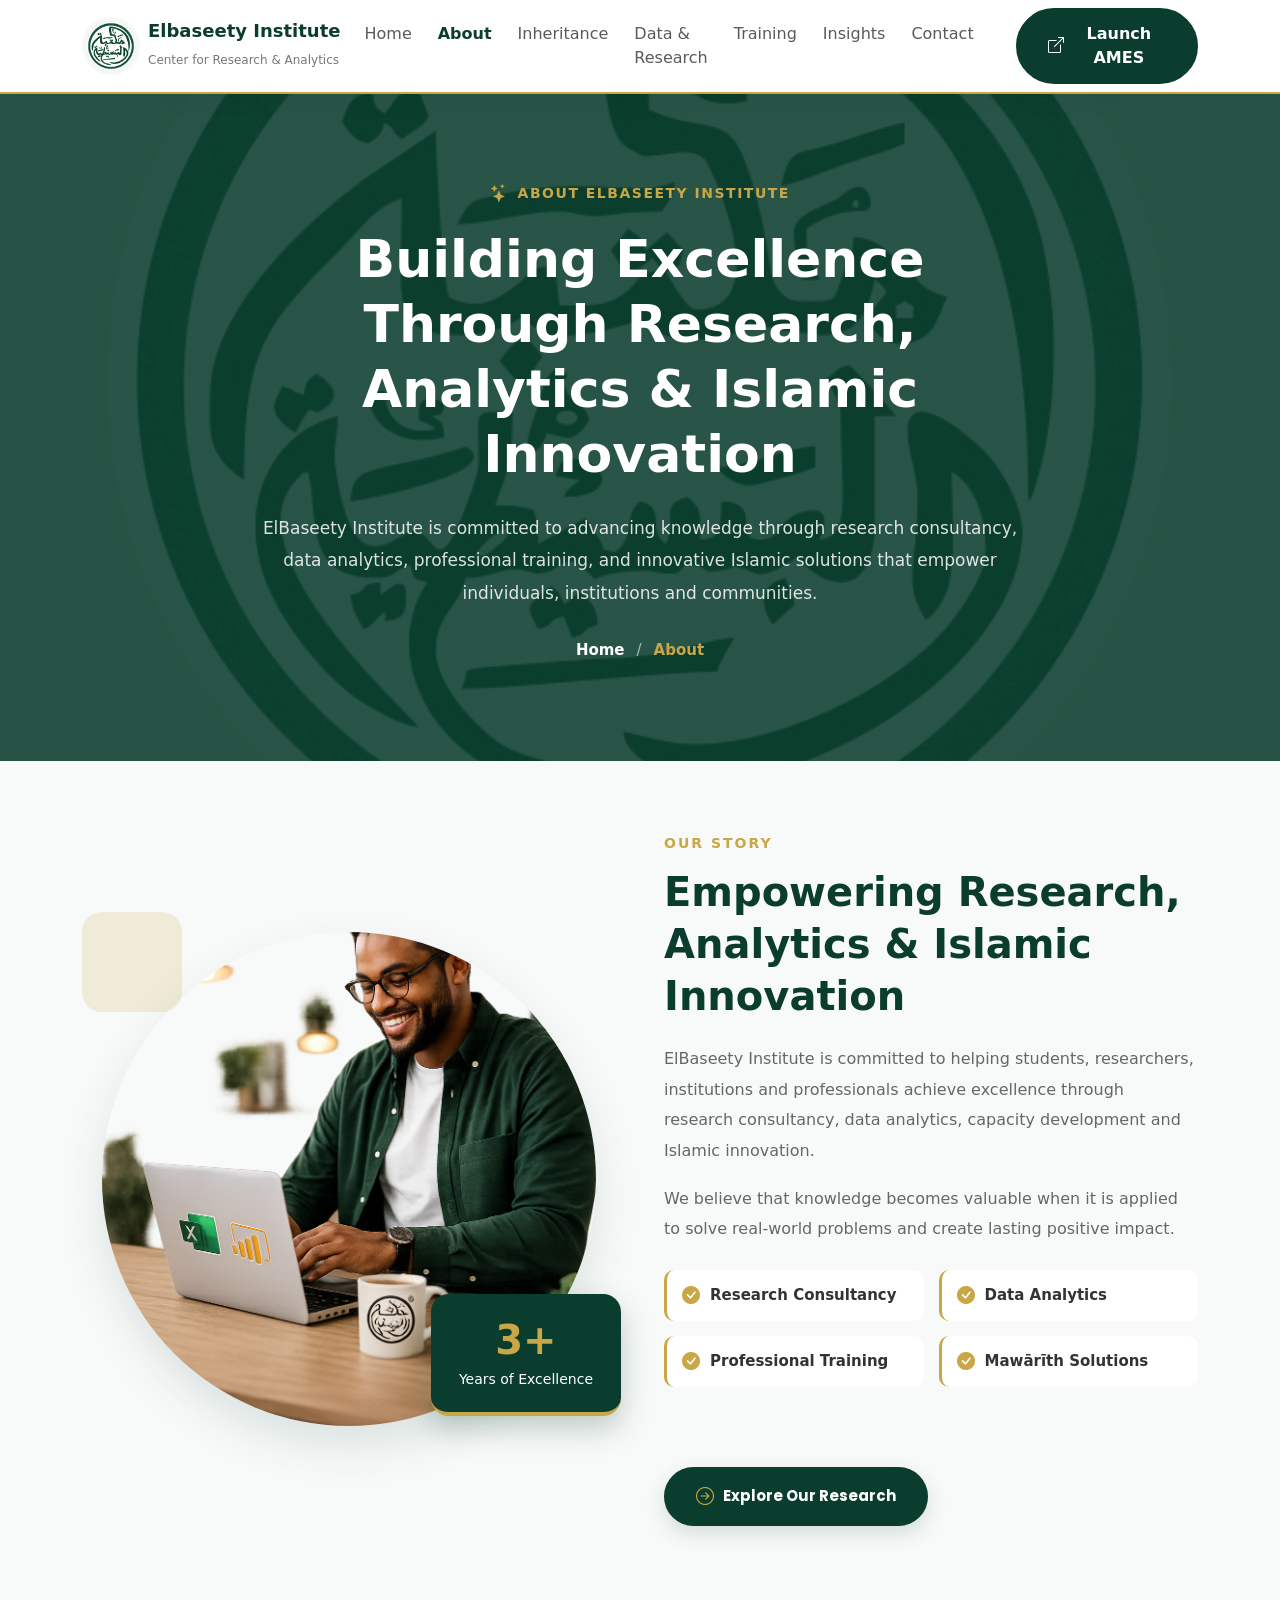
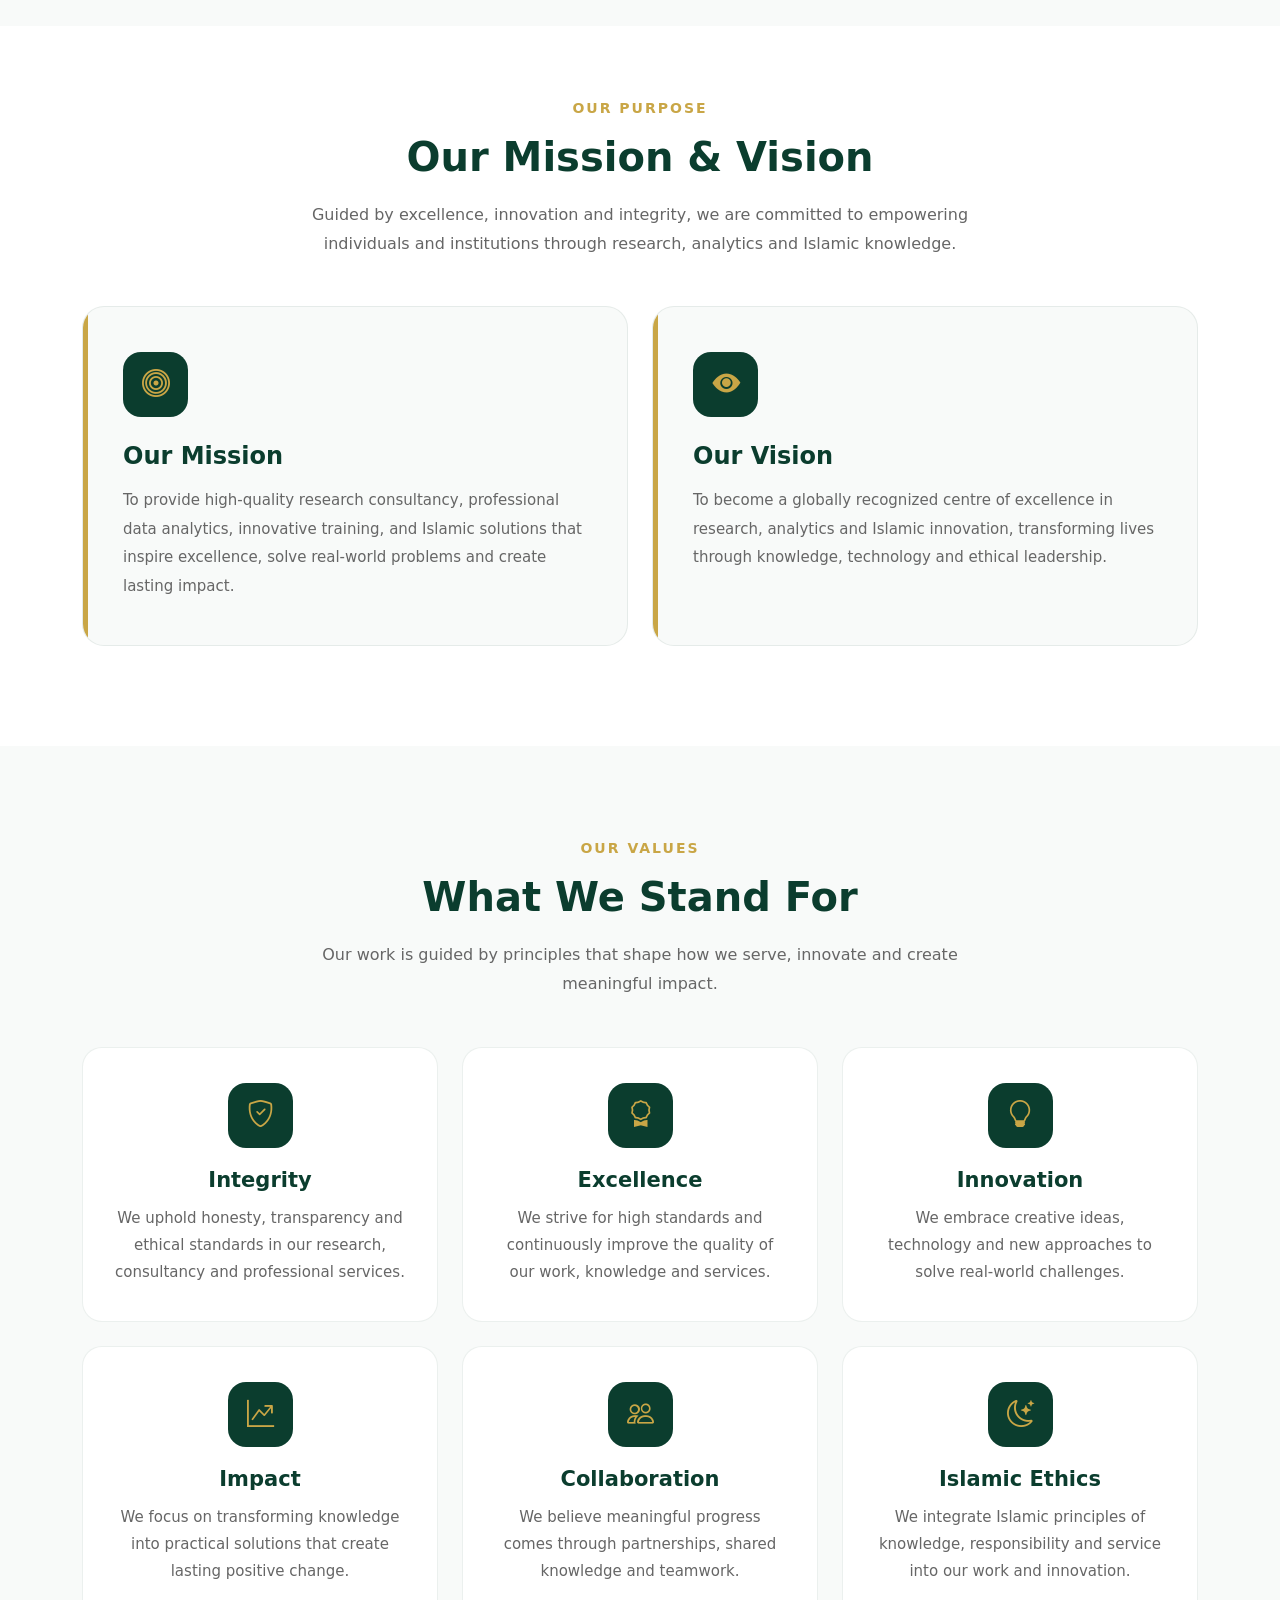
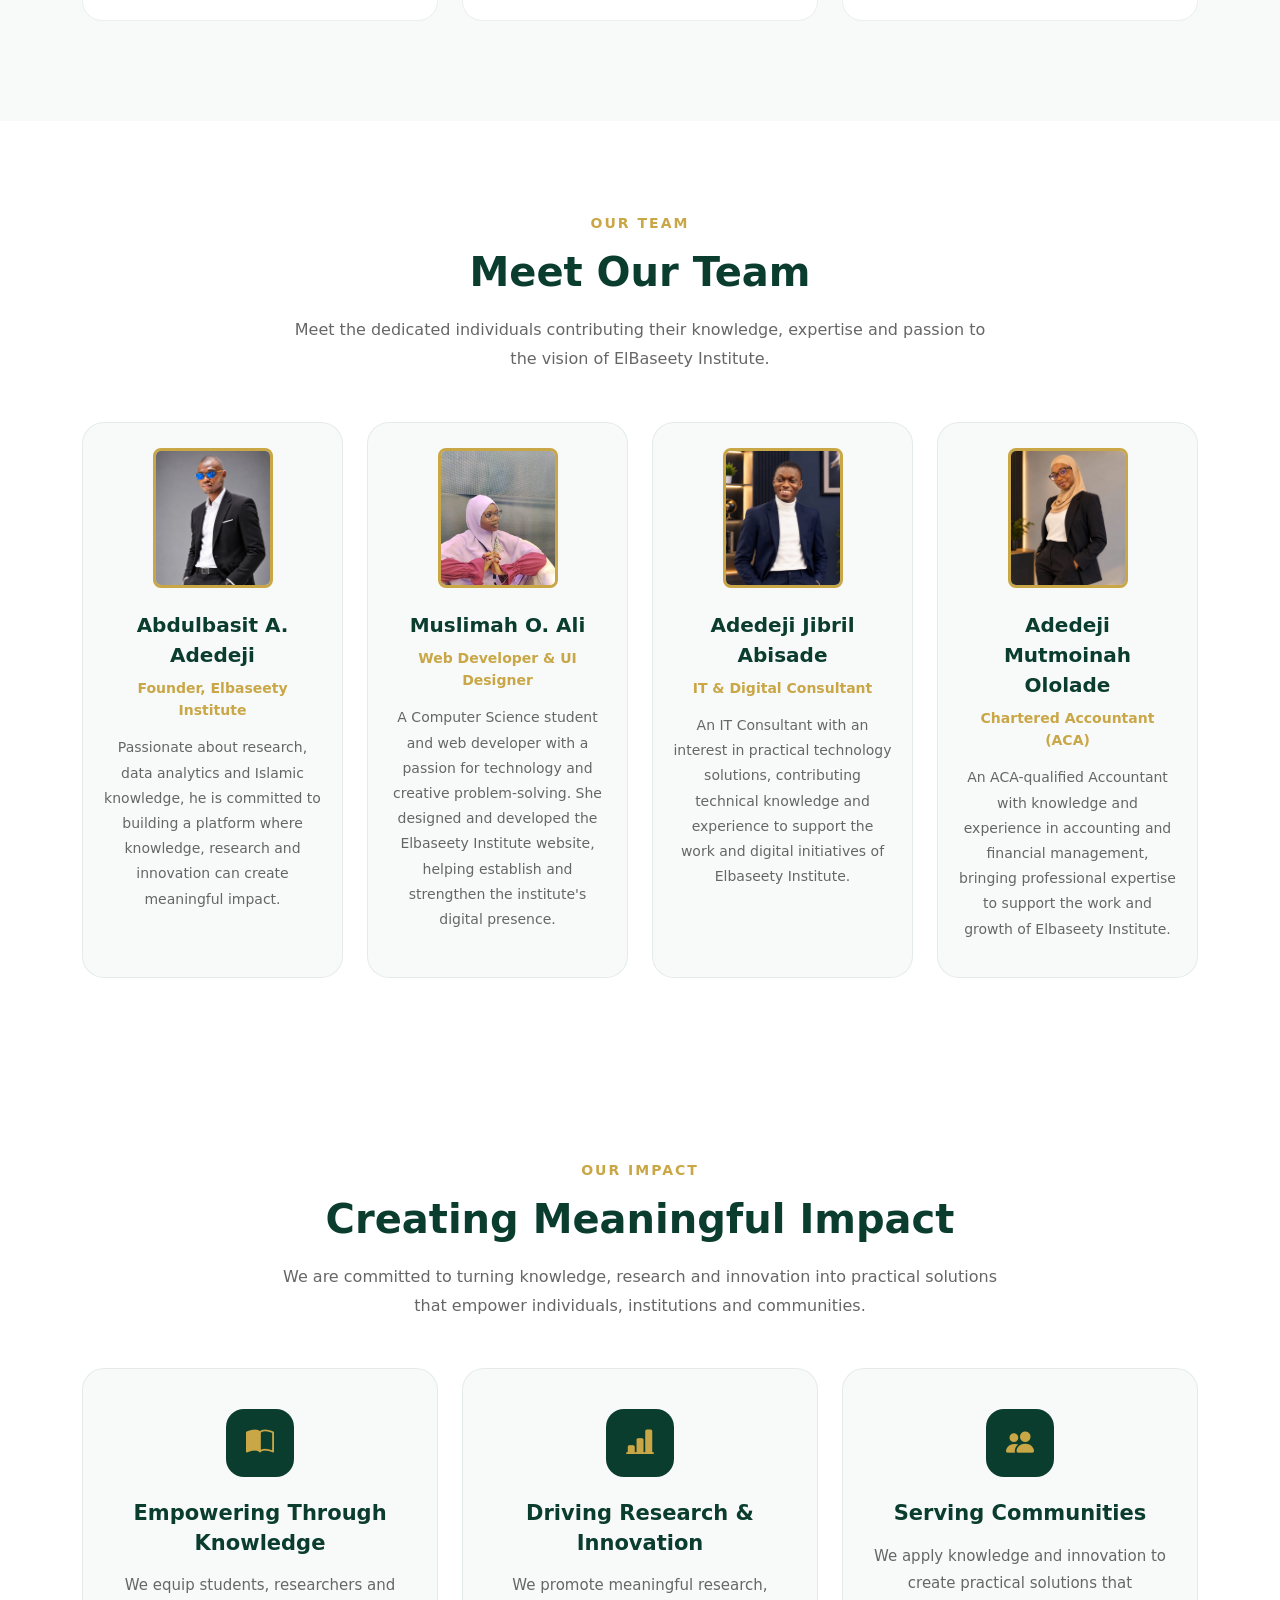
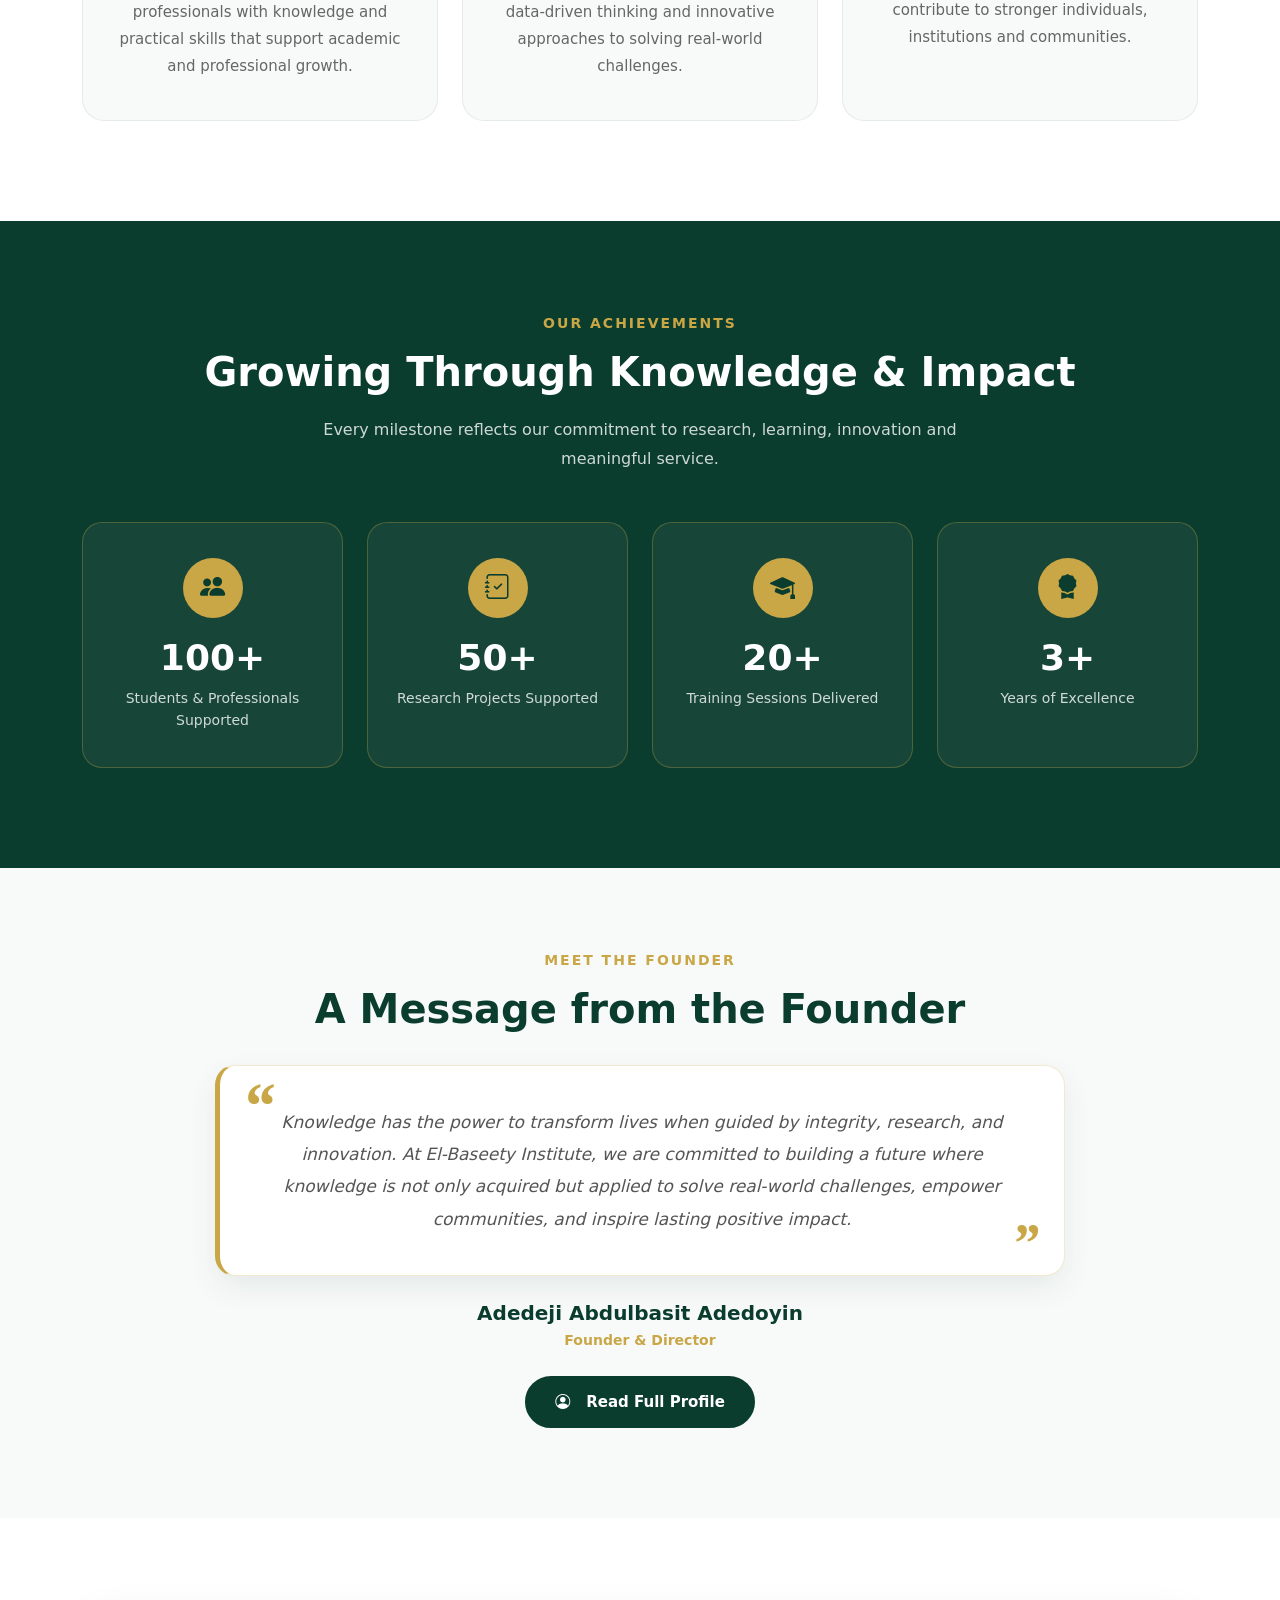
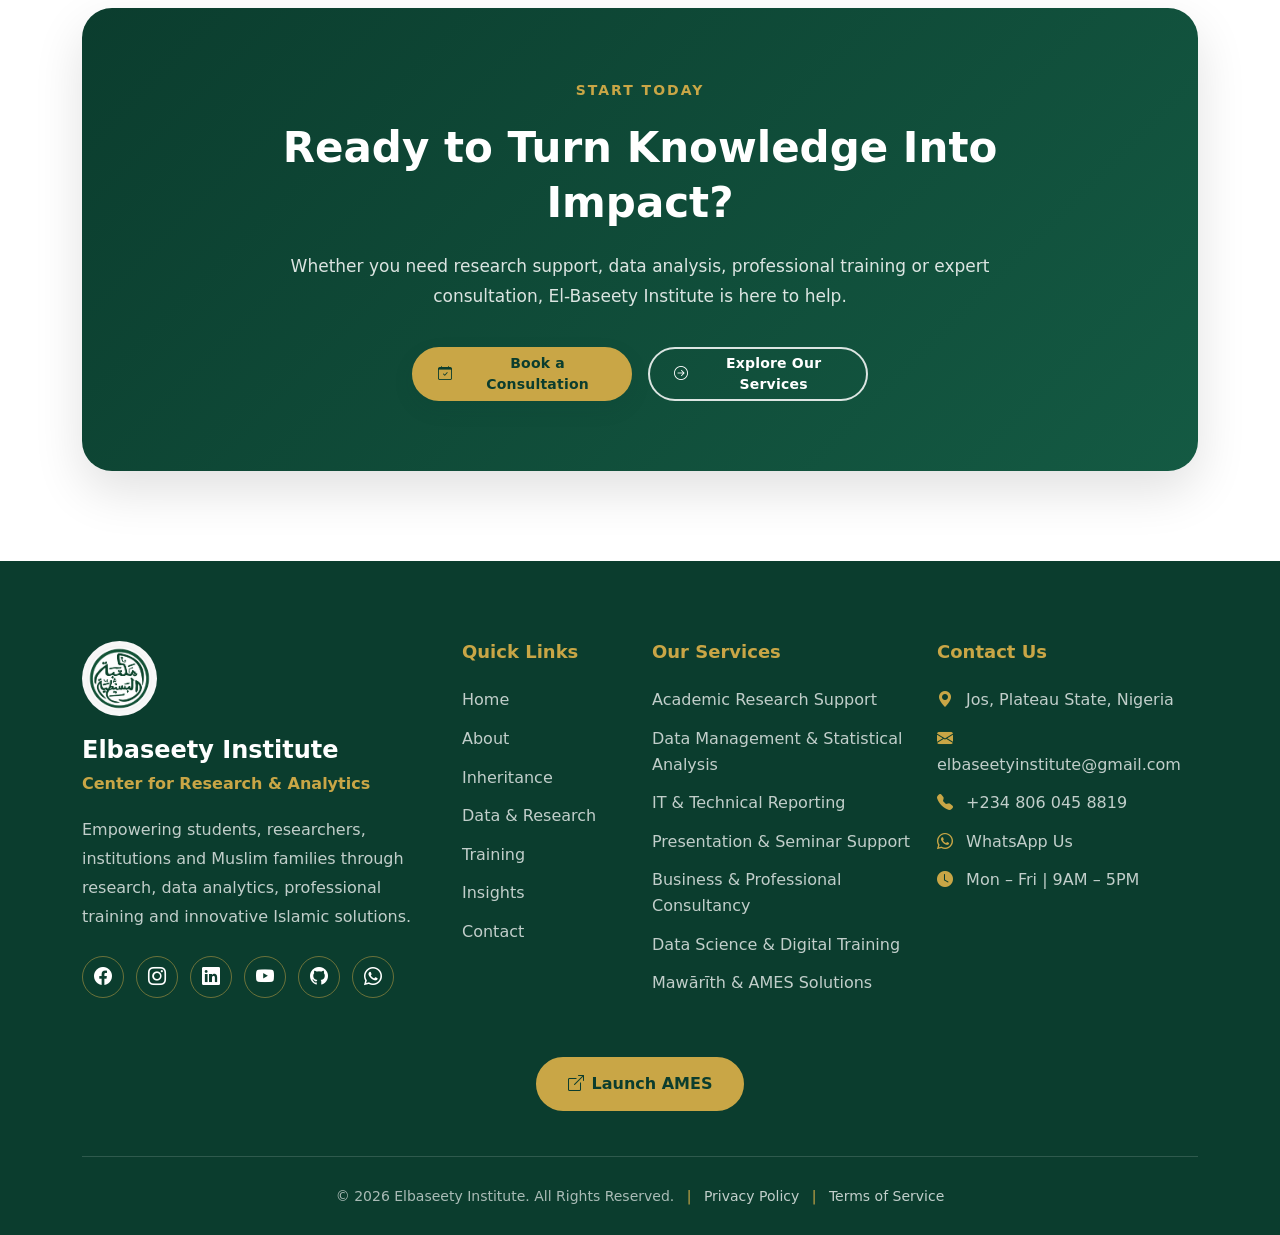
==== commit 1ce06b27: "Update website pages and improve design" ====
--- a/About.html
+++ b/About.html
@@ -662,7 +662,7 @@
 
                 <div class="team-image">
 
-                    <img src="/MUT.jpeg"
+                    <img src="img/MUT.jpeg"
                             alt="Adedeji Mutmoinah Ololade">
 
                 </div>
--- a/About.css
+++ b/About.css
@@ -1295,12 +1295,13 @@
     }
 
 }
+
 /*=========================================
         OUR TEAM
 ==========================================*/
 
 .our-team {
-    padding: 90px 0 100px;
+    padding: 90px 0;
     background: #fff;
 }
 
@@ -1342,31 +1343,36 @@
     overflow: hidden;
     text-align: center;
     transition: all 0.35s ease;
+    padding-bottom: 10px;
 }
 
 .team-card:hover {
     transform: translateY(-8px);
     background: #fff;
-    border-color: rgba(201, 166, 70, 0.4);
+    border-color: rgba(201, 166, 70, 0.5);
     box-shadow: 0 18px 40px rgba(11, 61, 46, 0.12);
 }
 
 
 /*=========================================
-        TEAM IMAGE
+        TEAM IMAGE - PASSPORT SIZE
 ==========================================*/
 
 .team-image {
-    width: 100%;
-    height: 350px;
+    width: 120px;
+    height: 140px;
+    margin: 25px auto 0;
     overflow: hidden;
     background: #E9EFEC;
+    border: 3px solid #C9A646;
+    border-radius: 8px;
 }
 
 .team-image img {
     width: 100%;
     height: 100%;
     object-fit: cover;
+    object-position: center top;
     display: block;
     transition: transform 0.45s ease;
 }
@@ -1381,13 +1387,14 @@
 ==========================================*/
 
 .team-content {
-    padding: 26px 20px 30px;
+    padding: 22px 20px 25px;
 }
 
 .team-content h3 {
     color: #0B3D2E;
     font-size: 20px;
     font-weight: 700;
+    line-height: 1.5;
     margin-bottom: 7px;
 }
 
@@ -1396,6 +1403,7 @@
     color: #C9A646;
     font-size: 14px;
     font-weight: 700;
+    line-height: 1.6;
     margin-bottom: 14px;
 }
 
@@ -1415,6 +1423,7 @@
     display: flex;
     justify-content: center;
     align-items: center;
+    flex-wrap: wrap;
     gap: 10px;
     margin-top: 20px;
 }
@@ -1446,18 +1455,73 @@
 @media (max-width: 991px) {
 
     .our-team {
-        padding: 75px 0 85px;
+        padding: 75px 0;
     }
 
     .our-team .section-title {
         font-size: 36px;
     }
 
+    .team-card {
+        margin-bottom: 20px;
+    }
+
+}
+
+
+/*=========================================
+        MOBILE
+==========================================*/
+
+@media (max-width: 576px) {
+
+    .our-team {
+        padding: 55px 0;
+    }
+
+    .our-team .section-tag {
+        font-size: 12px;
+        letter-spacing: 1.5px;
+    }
+
+    .our-team .section-title {
+        font-size: 29px;
+    }
+
+    .our-team .section-description {
+        font-size: 14px;
+        padding: 0 12px;
+    }
+
     .team-image {
-        height: 300px;
-    }
-
-}
+        width: 110px;
+        height: 130px;
+        margin-top: 22px;
+    }
+
+    .team-content {
+        padding: 20px 16px 22px;
+    }
+
+    .team-content h3 {
+        font-size: 18px;
+    }
+
+    .team-role {
+        font-size: 13px;
+    }
+
+    .team-content p {
+        font-size: 13px;
+    }
+
+    .team-socials a {
+        width: 34px;
+        height: 34px;
+    }
+
+}
+
 
 
 /*=========================================
